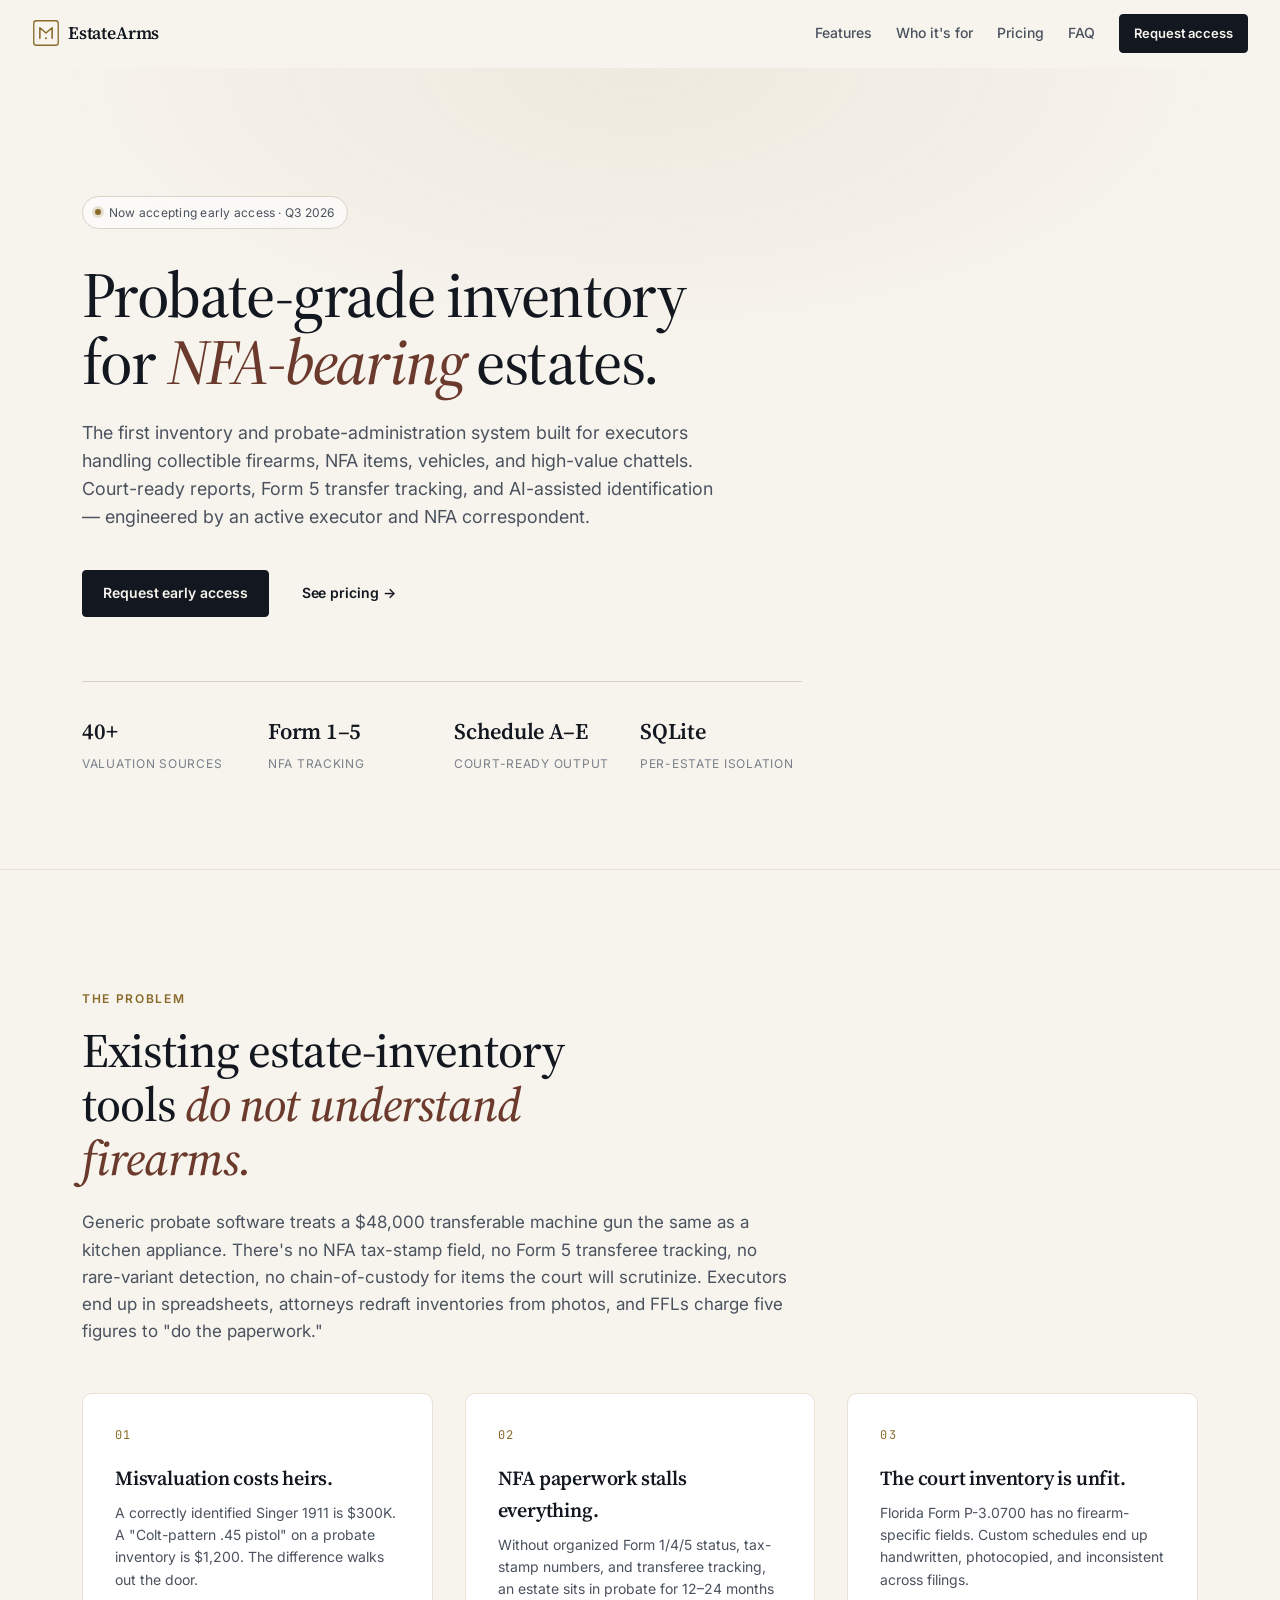
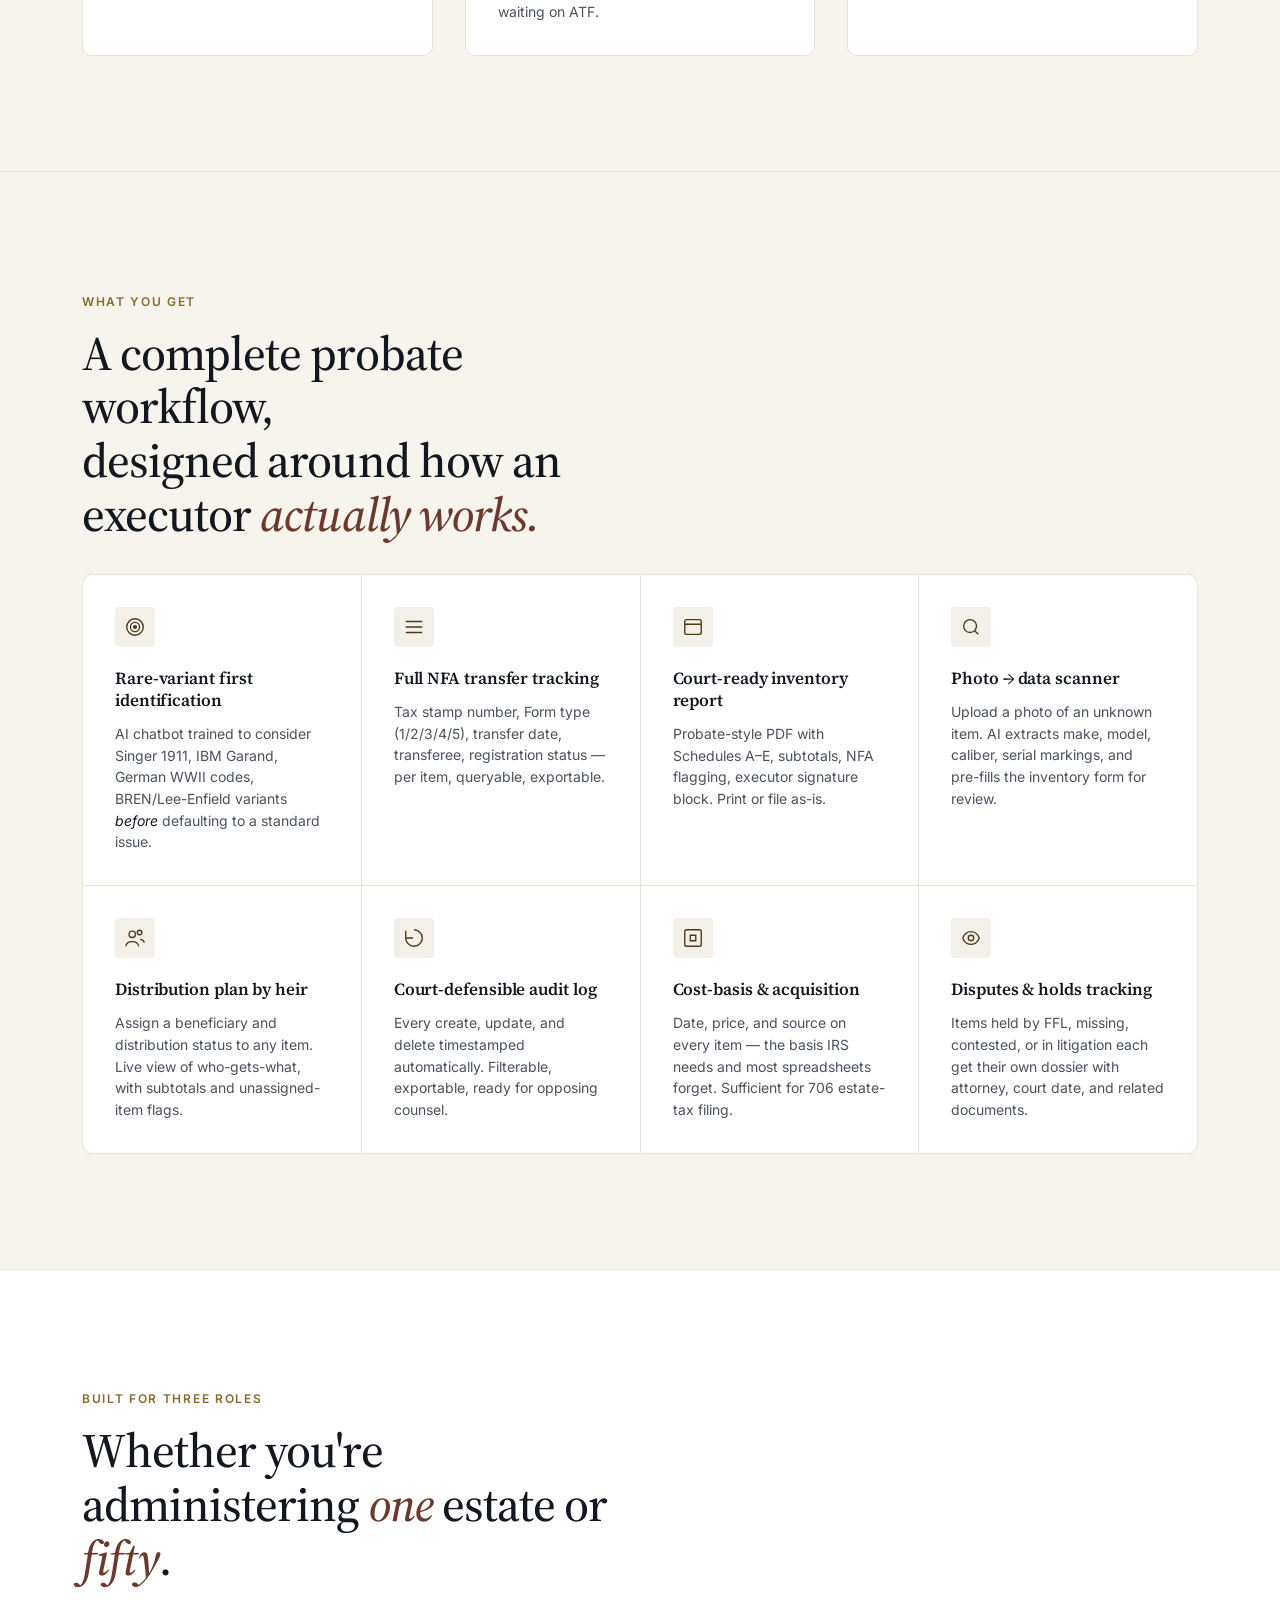
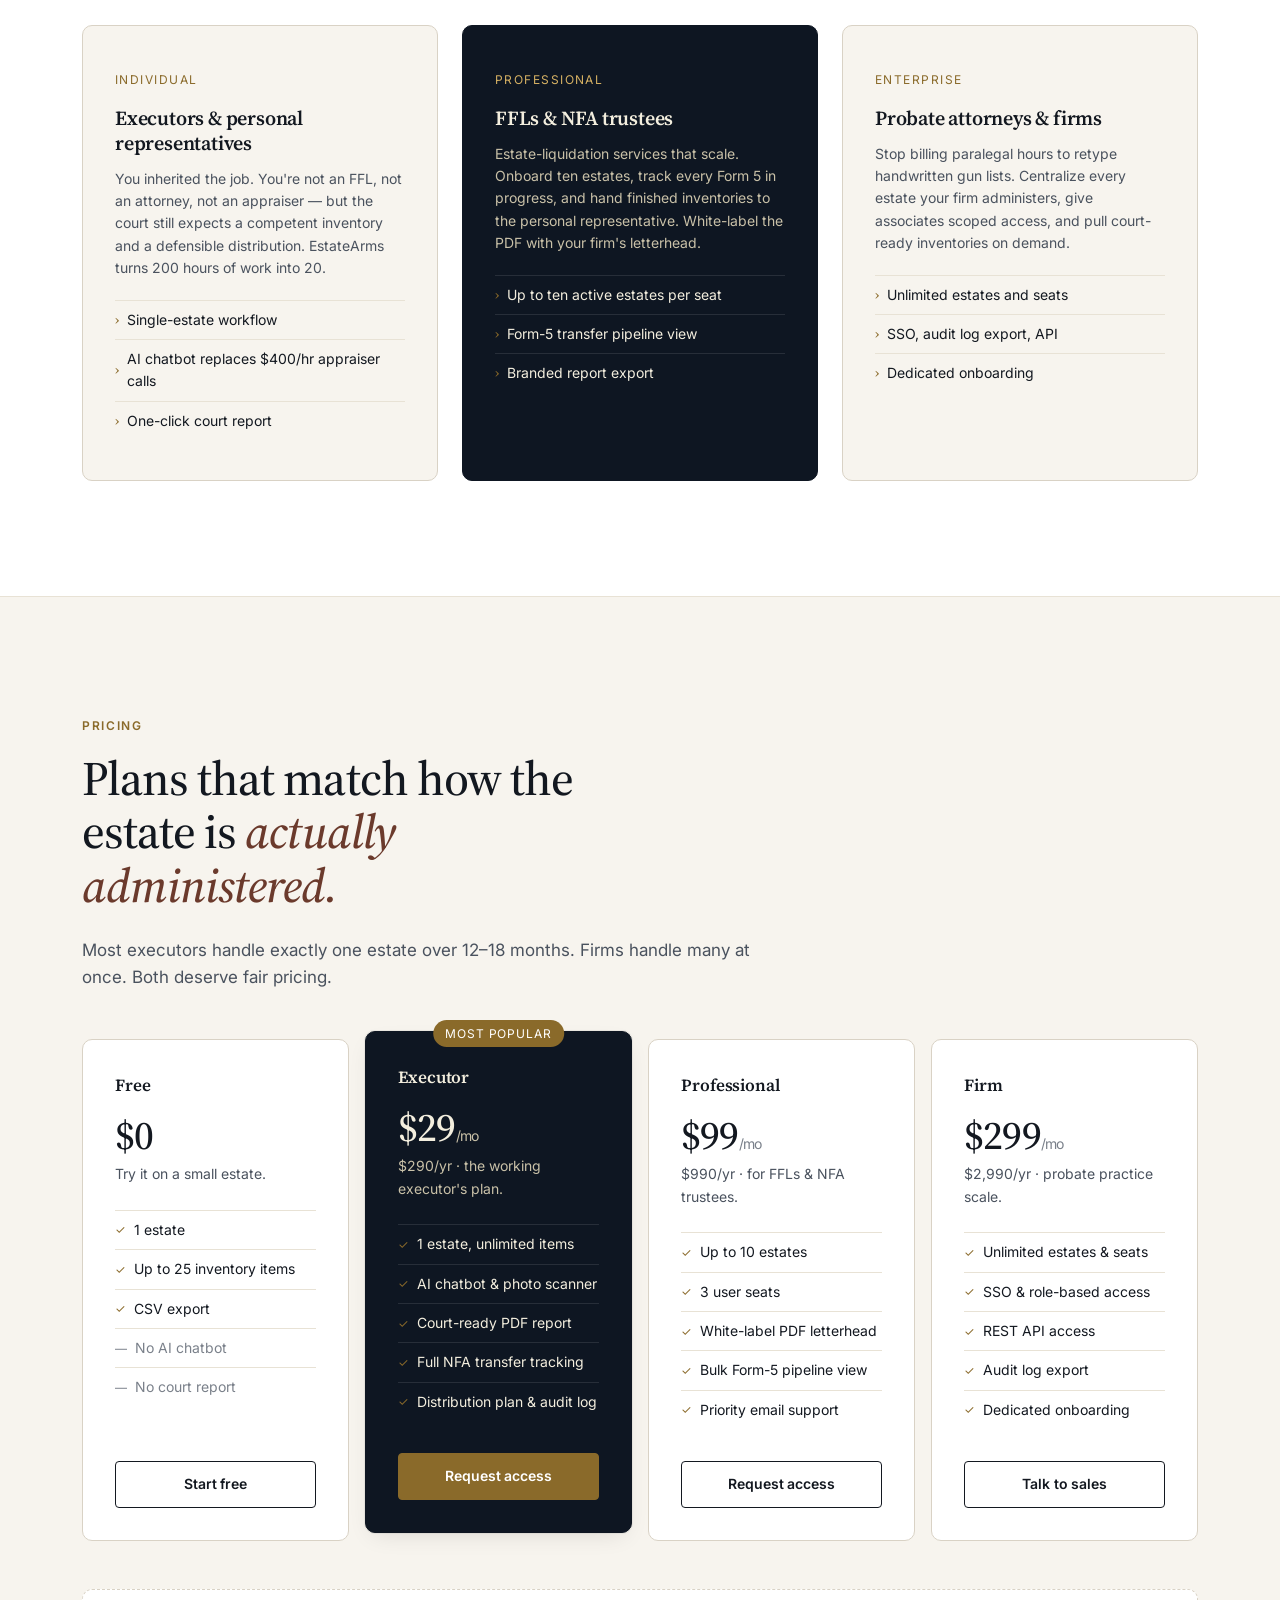
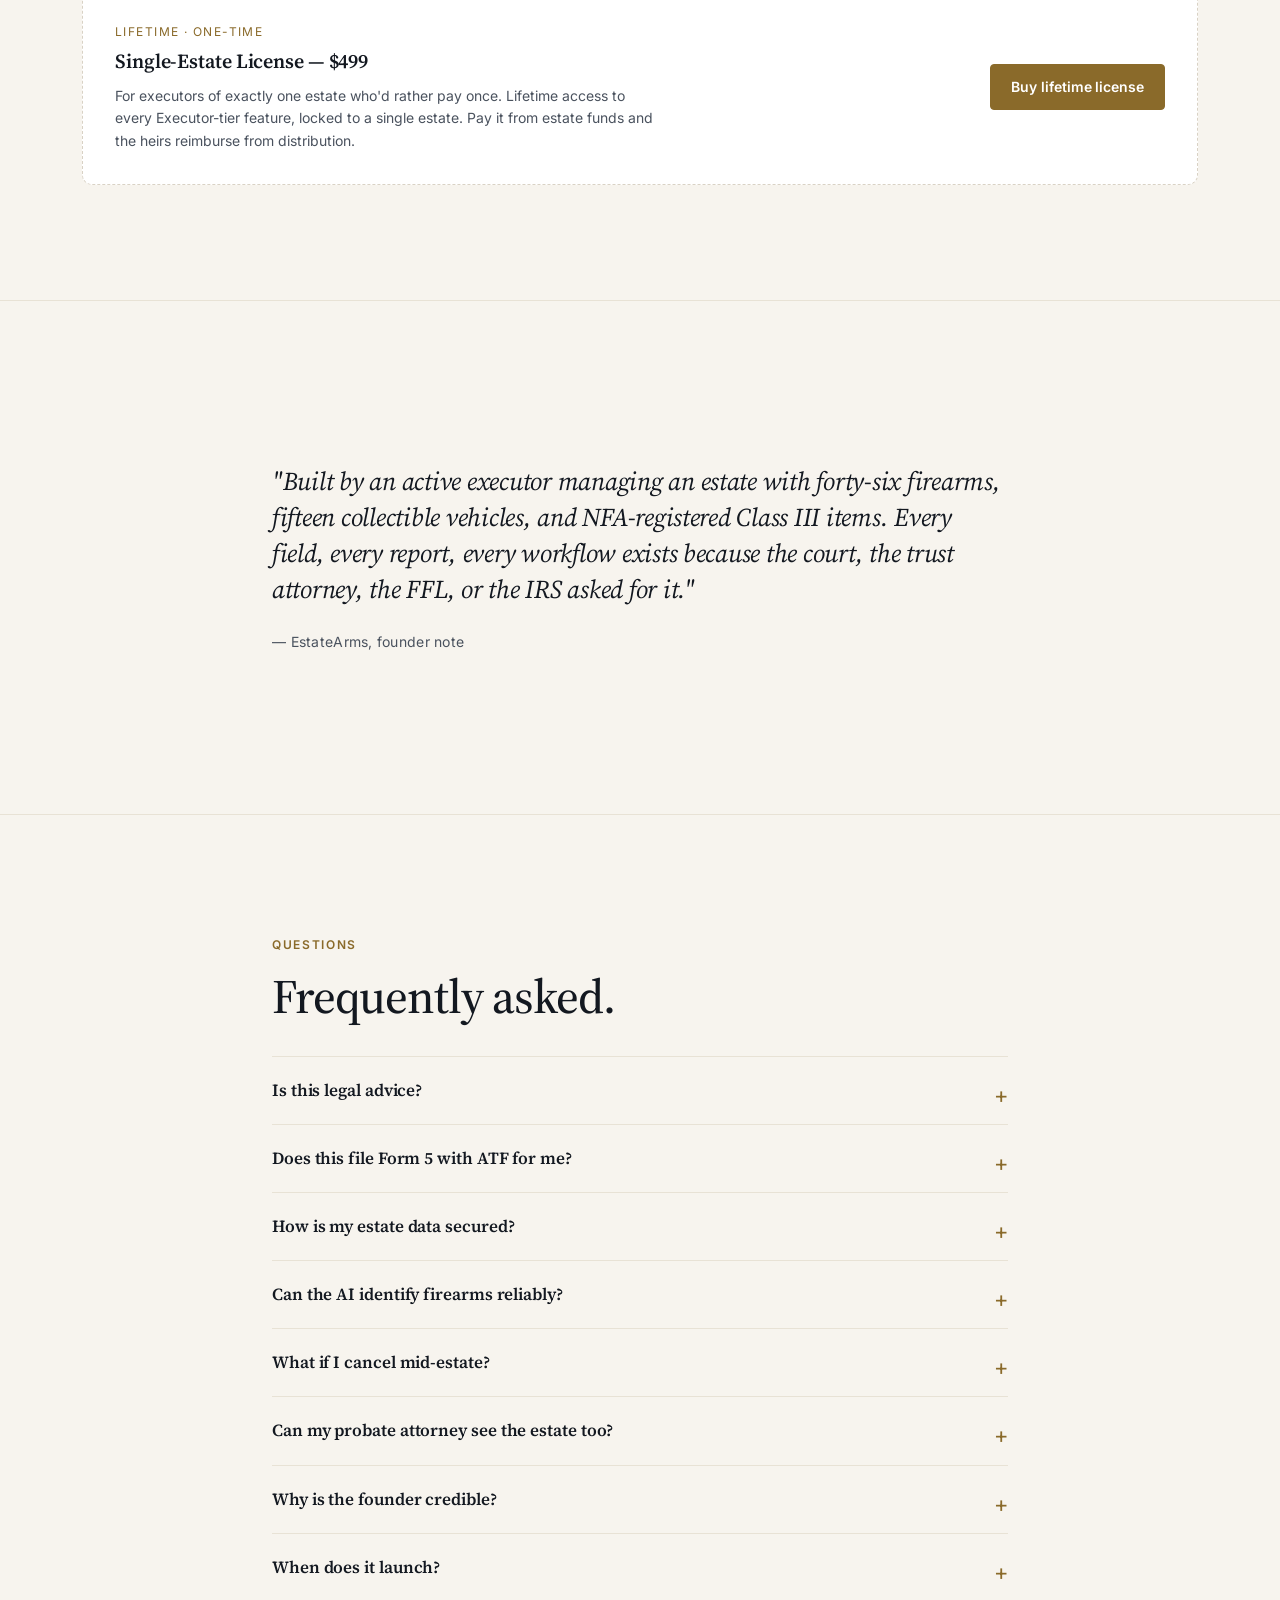
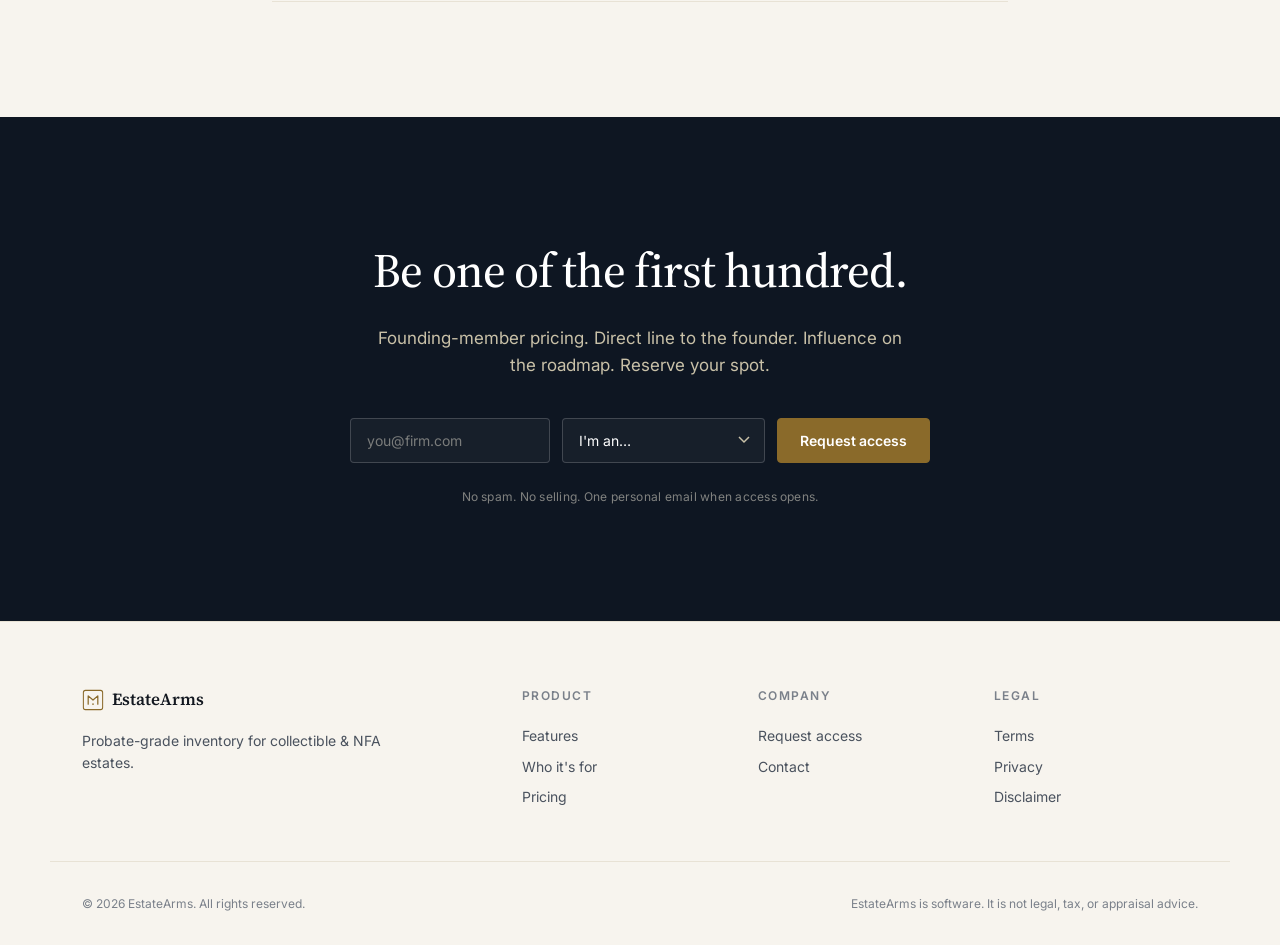
==== index.html @ a3657974 "Initial commit: EstateArms marketing & pricing landing page Probate-grade inventory for NFA-bearing " ====
<!doctype html>
<html lang="en">
<head>
  <meta charset="utf-8" />
  <meta name="viewport" content="width=device-width, initial-scale=1" />
  <title>EstateArms — Probate-grade inventory for collectible & NFA estates</title>
  <meta name="description" content="The first inventory and probate-administration system built for estates containing collectible firearms, NFA items, vehicles, and high-value assets. Court-ready reports, NFA transfer tracking, and AI-assisted identification — for executors, NFA trustees, FFLs, and probate attorneys." />

  <meta property="og:title" content="EstateArms — Probate-grade inventory for collectible estates" />
  <meta property="og:description" content="Court-ready inventory & NFA transfer tracking for executors, trustees, FFLs, and probate firms." />
  <meta property="og:type" content="website" />

  <link rel="preconnect" href="https://fonts.googleapis.com" />
  <link rel="preconnect" href="https://fonts.gstatic.com" crossorigin />
  <link href="https://fonts.googleapis.com/css2?family=Source+Serif+4:opsz,wght@8..60,400;8..60,500;8..60,600;8..60,700&family=Inter:wght@400;500;600;700&family=JetBrains+Mono:wght@400;500&display=swap" rel="stylesheet" />

  <link rel="stylesheet" href="styles.css" />
  <link rel="icon" type="image/svg+xml" href="favicon.svg" />
</head>
<body>
  <!-- Header -->
  <header class="site-header" id="siteHeader">
    <a href="#top" class="logo" aria-label="EstateArms home">
      <svg width="28" height="28" viewBox="0 0 32 32" fill="none" aria-hidden="true">
        <rect x="2" y="2" width="28" height="28" rx="3" stroke="currentColor" stroke-width="1.5" />
        <path d="M9 22 L9 10 L16 16 L23 10 L23 22" stroke="currentColor" stroke-width="1.8" stroke-linecap="round" stroke-linejoin="round" fill="none" />
        <circle cx="16" cy="22" r="1.2" fill="currentColor" />
      </svg>
      <span>EstateArms</span>
    </a>
    <nav class="site-nav" aria-label="Primary">
      <a href="#features">Features</a>
      <a href="#audiences">Who it's for</a>
      <a href="#pricing">Pricing</a>
      <a href="#faq">FAQ</a>
    </nav>
    <a href="#waitlist" class="btn btn-primary btn-sm">Request access</a>
  </header>

  <main id="top">
    <!-- Hero -->
    <section class="hero">
      <div class="container">
        <div class="eyebrow">
          <span class="eyebrow-dot"></span>
          Now accepting early access · Q3 2026
        </div>
        <h1 class="hero-title">
          Probate-grade inventory for <em>NFA-bearing</em> estates.
        </h1>
        <p class="hero-lede">
          The first inventory and probate-administration system built for executors handling collectible
          firearms, NFA items, vehicles, and high-value chattels. Court-ready reports,
          Form 5 transfer tracking, and AI-assisted identification &mdash; engineered by an active executor
          and NFA correspondent.
        </p>
        <div class="hero-ctas">
          <a href="#waitlist" class="btn btn-primary">Request early access</a>
          <a href="#pricing" class="btn btn-ghost">See pricing &rarr;</a>
        </div>
        <div class="hero-meta">
          <div><strong>40+</strong><span>valuation sources</span></div>
          <div><strong>Form 1–5</strong><span>NFA tracking</span></div>
          <div><strong>Schedule A–E</strong><span>court-ready output</span></div>
          <div><strong>SQLite</strong><span>per-estate isolation</span></div>
        </div>
      </div>
    </section>

    <!-- The problem -->
    <section class="section problem">
      <div class="container">
        <div class="section-eyebrow">The problem</div>
        <h2 class="section-title">
          Existing estate-inventory tools <em>do not understand firearms.</em>
        </h2>
        <p class="section-lede">
          Generic probate software treats a $48,000 transferable machine gun the same as a kitchen
          appliance. There's no NFA tax-stamp field, no Form 5 transferee tracking, no
          rare-variant detection, no chain-of-custody for items the court will scrutinize. Executors
          end up in spreadsheets, attorneys redraft inventories from photos, and FFLs charge five
          figures to "do the paperwork."
        </p>

        <div class="pain-grid">
          <div class="pain">
            <div class="pain-num">01</div>
            <h3>Misvaluation costs heirs.</h3>
            <p>A correctly identified Singer 1911 is $300K. A "Colt-pattern .45 pistol" on a probate inventory is $1,200. The difference walks out the door.</p>
          </div>
          <div class="pain">
            <div class="pain-num">02</div>
            <h3>NFA paperwork stalls everything.</h3>
            <p>Without organized Form 1/4/5 status, tax-stamp numbers, and transferee tracking, an estate sits in probate for 12&ndash;24 months waiting on ATF.</p>
          </div>
          <div class="pain">
            <div class="pain-num">03</div>
            <h3>The court inventory is unfit.</h3>
            <p>Florida Form P-3.0700 has no firearm-specific fields. Custom schedules end up handwritten, photocopied, and inconsistent across filings.</p>
          </div>
        </div>
      </div>
    </section>

    <!-- Features -->
    <section class="section features" id="features">
      <div class="container">
        <div class="section-eyebrow">What you get</div>
        <h2 class="section-title">
          A complete probate workflow,<br />designed around how an executor <em>actually works.</em>
        </h2>

        <div class="feature-grid">
          <article class="feature">
            <div class="feature-icon" aria-hidden="true">
              <svg width="22" height="22" viewBox="0 0 24 24" fill="none" stroke="currentColor" stroke-width="1.5"><circle cx="12" cy="12" r="9"/><circle cx="12" cy="12" r="5"/><circle cx="12" cy="12" r="1.5" fill="currentColor"/></svg>
            </div>
            <h3>Rare-variant first identification</h3>
            <p>AI chatbot trained to consider Singer 1911, IBM Garand, German WWII codes, BREN/Lee-Enfield variants <em>before</em> defaulting to a standard issue.</p>
          </article>

          <article class="feature">
            <div class="feature-icon" aria-hidden="true">
              <svg width="22" height="22" viewBox="0 0 24 24" fill="none" stroke="currentColor" stroke-width="1.5"><path d="M3 6h18M3 12h18M3 18h18"/></svg>
            </div>
            <h3>Full NFA transfer tracking</h3>
            <p>Tax stamp number, Form type (1/2/3/4/5), transfer date, transferee, registration status &mdash; per item, queryable, exportable.</p>
          </article>

          <article class="feature">
            <div class="feature-icon" aria-hidden="true">
              <svg width="22" height="22" viewBox="0 0 24 24" fill="none" stroke="currentColor" stroke-width="1.5"><rect x="3" y="4" width="18" height="16" rx="2"/><path d="M3 9h18"/></svg>
            </div>
            <h3>Court-ready inventory report</h3>
            <p>Probate-style PDF with Schedules A&ndash;E, subtotals, NFA flagging, executor signature block. Print or file as-is.</p>
          </article>

          <article class="feature">
            <div class="feature-icon" aria-hidden="true">
              <svg width="22" height="22" viewBox="0 0 24 24" fill="none" stroke="currentColor" stroke-width="1.5"><circle cx="11" cy="11" r="7"/><path d="m20 20-4-4"/></svg>
            </div>
            <h3>Photo &rarr; data scanner</h3>
            <p>Upload a photo of an unknown item. AI extracts make, model, caliber, serial markings, and pre-fills the inventory form for review.</p>
          </article>

          <article class="feature">
            <div class="feature-icon" aria-hidden="true">
              <svg width="22" height="22" viewBox="0 0 24 24" fill="none" stroke="currentColor" stroke-width="1.5"><circle cx="9" cy="8" r="3.5"/><path d="M2 21c.5-3 3.5-5 7-5s6.5 2 7 5"/><circle cx="17" cy="6" r="2.5"/><path d="M22 17c-.4-2-2-3.5-4.5-3.5"/></svg>
            </div>
            <h3>Distribution plan by heir</h3>
            <p>Assign a beneficiary and distribution status to any item. Live view of who-gets-what, with subtotals and unassigned-item flags.</p>
          </article>

          <article class="feature">
            <div class="feature-icon" aria-hidden="true">
              <svg width="22" height="22" viewBox="0 0 24 24" fill="none" stroke="currentColor" stroke-width="1.5"><path d="M3 12a9 9 0 1 0 9-9"/><polyline points="3 4 3 12 11 12"/></svg>
            </div>
            <h3>Court-defensible audit log</h3>
            <p>Every create, update, and delete timestamped automatically. Filterable, exportable, ready for opposing counsel.</p>
          </article>

          <article class="feature">
            <div class="feature-icon" aria-hidden="true">
              <svg width="22" height="22" viewBox="0 0 24 24" fill="none" stroke="currentColor" stroke-width="1.5"><rect x="3" y="3" width="18" height="18" rx="2"/><path d="M9 9h6v6H9z"/></svg>
            </div>
            <h3>Cost-basis & acquisition</h3>
            <p>Date, price, and source on every item &mdash; the basis IRS needs and most spreadsheets forget. Sufficient for 706 estate-tax filing.</p>
          </article>

          <article class="feature">
            <div class="feature-icon" aria-hidden="true">
              <svg width="22" height="22" viewBox="0 0 24 24" fill="none" stroke="currentColor" stroke-width="1.5"><path d="M21 12c-1.5-4-5-7-9-7s-7.5 3-9 7c1.5 4 5 7 9 7s7.5-3 9-7Z"/><circle cx="12" cy="12" r="3"/></svg>
            </div>
            <h3>Disputes & holds tracking</h3>
            <p>Items held by FFL, missing, contested, or in litigation each get their own dossier with attorney, court date, and related documents.</p>
          </article>
        </div>
      </div>
    </section>

    <!-- Audiences -->
    <section class="section audiences" id="audiences">
      <div class="container">
        <div class="section-eyebrow">Built for three roles</div>
        <h2 class="section-title">
          Whether you're administering <em>one</em> estate or <em>fifty</em>.
        </h2>

        <div class="audience-grid">
          <article class="audience">
            <div class="audience-tag">Individual</div>
            <h3>Executors & personal representatives</h3>
            <p>You inherited the job. You're not an FFL, not an attorney, not an appraiser &mdash; but the court still expects a competent inventory and a defensible distribution. EstateArms turns 200 hours of work into 20.</p>
            <ul class="audience-list">
              <li>Single-estate workflow</li>
              <li>AI chatbot replaces $400/hr appraiser calls</li>
              <li>One-click court report</li>
            </ul>
          </article>

          <article class="audience audience-highlight">
            <div class="audience-tag">Professional</div>
            <h3>FFLs & NFA trustees</h3>
            <p>Estate-liquidation services that scale. Onboard ten estates, track every Form 5 in progress, and hand finished inventories to the personal representative. White-label the PDF with your firm's letterhead.</p>
            <ul class="audience-list">
              <li>Up to ten active estates per seat</li>
              <li>Form-5 transfer pipeline view</li>
              <li>Branded report export</li>
            </ul>
          </article>

          <article class="audience">
            <div class="audience-tag">Enterprise</div>
            <h3>Probate attorneys & firms</h3>
            <p>Stop billing paralegal hours to retype handwritten gun lists. Centralize every estate your firm administers, give associates scoped access, and pull court-ready inventories on demand.</p>
            <ul class="audience-list">
              <li>Unlimited estates and seats</li>
              <li>SSO, audit log export, API</li>
              <li>Dedicated onboarding</li>
            </ul>
          </article>
        </div>
      </div>
    </section>

    <!-- Pricing -->
    <section class="section pricing" id="pricing">
      <div class="container">
        <div class="section-eyebrow">Pricing</div>
        <h2 class="section-title">
          Plans that match how the estate is <em>actually administered.</em>
        </h2>
        <p class="section-lede">
          Most executors handle exactly one estate over 12&ndash;18 months. Firms handle many at
          once. Both deserve fair pricing.
        </p>

        <div class="price-grid">

          <article class="price-card">
            <h3 class="price-name">Free</h3>
            <div class="price-amount">$0</div>
            <p class="price-blurb">Try it on a small estate.</p>
            <ul class="price-features">
              <li>1 estate</li>
              <li>Up to 25 inventory items</li>
              <li>CSV export</li>
              <li class="muted">No AI chatbot</li>
              <li class="muted">No court report</li>
            </ul>
            <a href="#waitlist" class="btn btn-outline btn-block">Start free</a>
          </article>

          <article class="price-card price-featured">
            <div class="price-tag">Most popular</div>
            <h3 class="price-name">Executor</h3>
            <div class="price-amount">$29<span>/mo</span></div>
            <p class="price-blurb">$290/yr · the working executor's plan.</p>
            <ul class="price-features">
              <li>1 estate, unlimited items</li>
              <li>AI chatbot &amp; photo scanner</li>
              <li>Court-ready PDF report</li>
              <li>Full NFA transfer tracking</li>
              <li>Distribution plan &amp; audit log</li>
            </ul>
            <a href="#waitlist" class="btn btn-primary btn-block">Request access</a>
          </article>

          <article class="price-card">
            <h3 class="price-name">Professional</h3>
            <div class="price-amount">$99<span>/mo</span></div>
            <p class="price-blurb">$990/yr · for FFLs &amp; NFA trustees.</p>
            <ul class="price-features">
              <li>Up to 10 estates</li>
              <li>3 user seats</li>
              <li>White-label PDF letterhead</li>
              <li>Bulk Form-5 pipeline view</li>
              <li>Priority email support</li>
            </ul>
            <a href="#waitlist" class="btn btn-outline btn-block">Request access</a>
          </article>

          <article class="price-card">
            <h3 class="price-name">Firm</h3>
            <div class="price-amount">$299<span>/mo</span></div>
            <p class="price-blurb">$2,990/yr · probate practice scale.</p>
            <ul class="price-features">
              <li>Unlimited estates &amp; seats</li>
              <li>SSO &amp; role-based access</li>
              <li>REST API access</li>
              <li>Audit log export</li>
              <li>Dedicated onboarding</li>
            </ul>
            <a href="#waitlist" class="btn btn-outline btn-block">Talk to sales</a>
          </article>

        </div>

        <div class="price-onetime">
          <div>
            <div class="onetime-eyebrow">Lifetime · one-time</div>
            <h3 class="onetime-title">Single-Estate License — $499</h3>
            <p>For executors of exactly one estate who'd rather pay once. Lifetime access to every Executor-tier feature, locked to a single estate. Pay it from estate funds and the heirs reimburse from distribution.</p>
          </div>
          <a href="#waitlist" class="btn btn-secondary">Buy lifetime license</a>
        </div>
      </div>
    </section>

    <!-- Trust / credibility -->
    <section class="section trust">
      <div class="container narrow">
        <blockquote class="quote">
          <p>
            "Built by an active executor managing an estate with forty-six firearms, fifteen
            collectible vehicles, and NFA-registered Class III items. Every field, every report,
            every workflow exists because the court, the trust attorney, the FFL, or the IRS asked
            for it."
          </p>
          <footer>— EstateArms, founder note</footer>
        </blockquote>
      </div>
    </section>

    <!-- FAQ -->
    <section class="section faq" id="faq">
      <div class="container narrow">
        <div class="section-eyebrow">Questions</div>
        <h2 class="section-title">Frequently asked.</h2>

        <details>
          <summary>Is this legal advice?</summary>
          <p>No. EstateArms is software. It will not replace your probate attorney, your trust attorney, your CPA, or your FFL. It will give all of them <em>better source data</em> to work from.</p>
        </details>
        <details>
          <summary>Does this file Form 5 with ATF for me?</summary>
          <p>Not yet. EstateArms tracks every field a Form 5 requires &mdash; tax stamp number, transferor, transferee, dates &mdash; so the paperwork your NFA correspondent submits is correct on the first try. Direct e-filing is on the roadmap.</p>
        </details>
        <details>
          <summary>How is my estate data secured?</summary>
          <p>Each estate lives in an isolated SQLite database scoped to your account. Cloud-hosted tier uses encrypted-at-rest storage; self-hosted tier puts the database on your own server. We never share or sell inventory data. Period.</p>
        </details>
        <details>
          <summary>Can the AI identify firearms reliably?</summary>
          <p>For 95% of common items: yes, with rare-variant priority. For unique pieces, prototypes, or unmarked items, the AI provides candidate identifications and asks clarifying questions instead of guessing. Every identification can be overridden by a human appraiser.</p>
        </details>
        <details>
          <summary>What if I cancel mid-estate?</summary>
          <p>Your data is yours. Export the full inventory, the activity log, and every photo as a CSV/ZIP at any time on any tier (yes, including Free). No lock-in.</p>
        </details>
        <details>
          <summary>Can my probate attorney see the estate too?</summary>
          <p>On Professional and Firm tiers, yes &mdash; add their seat with view-only or edit access. On Executor tier, export the court-ready PDF and email it.</p>
        </details>
        <details>
          <summary>Why is the founder credible?</summary>
          <p>Active estate executor, NFA correspondent, durable power of attorney holder, property manager, and software engineer. Every feature was first a problem the founder personally hit while administering an estate of this kind.</p>
        </details>
        <details>
          <summary>When does it launch?</summary>
          <p>Early access opens Q3 2026 to waitlist members. General availability Q4 2026. Founding-member pricing locks in for the life of your subscription.</p>
        </details>
      </div>
    </section>

    <!-- Waitlist CTA -->
    <section class="section cta-band" id="waitlist">
      <div class="container narrow">
        <h2 class="cta-title">Be one of the first hundred.</h2>
        <p class="cta-lede">Founding-member pricing. Direct line to the founder. Influence on the roadmap. Reserve your spot.</p>
        <form class="waitlist-form" id="waitlistForm" novalidate>
          <input type="email" name="email" placeholder="you@firm.com" required aria-label="Email address" autocomplete="email" />
          <select name="role" required aria-label="Your role">
            <option value="" disabled selected>I'm an…</option>
            <option value="executor">Executor / Personal Rep</option>
            <option value="trustee">NFA Trustee</option>
            <option value="ffl">FFL / Estate liquidator</option>
            <option value="attorney">Probate Attorney</option>
            <option value="other">Something else</option>
          </select>
          <button type="submit" class="btn btn-primary">Request access</button>
        </form>
        <p class="waitlist-success" id="waitlistSuccess" hidden>You're on the list. Watch for an email from craig@estatearms.com within 48 hours.</p>
        <p class="cta-fineprint">No spam. No selling. One personal email when access opens.</p>
      </div>
    </section>
  </main>

  <footer class="site-footer">
    <div class="container footer-grid">
      <div class="footer-brand">
        <div class="footer-logo">
          <svg width="22" height="22" viewBox="0 0 32 32" fill="none" aria-hidden="true">
            <rect x="2" y="2" width="28" height="28" rx="3" stroke="currentColor" stroke-width="1.5" />
            <path d="M9 22 L9 10 L16 16 L23 10 L23 22" stroke="currentColor" stroke-width="1.8" stroke-linecap="round" stroke-linejoin="round" fill="none" />
            <circle cx="16" cy="22" r="1.2" fill="currentColor" />
          </svg>
          <span>EstateArms</span>
        </div>
        <p>Probate-grade inventory for collectible &amp; NFA estates.</p>
      </div>
      <div>
        <h4>Product</h4>
        <a href="#features">Features</a>
        <a href="#audiences">Who it's for</a>
        <a href="#pricing">Pricing</a>
      </div>
      <div>
        <h4>Company</h4>
        <a href="#waitlist">Request access</a>
        <a href="mailto:craig@estatearms.com">Contact</a>
      </div>
      <div>
        <h4>Legal</h4>
        <a href="#">Terms</a>
        <a href="#">Privacy</a>
        <a href="#">Disclaimer</a>
      </div>
    </div>
    <div class="container footer-bottom">
      <span>© 2026 EstateArms. All rights reserved.</span>
      <span>EstateArms is software. It is not legal, tax, or appraisal advice.</span>
    </div>
  </footer>

  <script src="app.js" defer></script>
</body>
</html>
---- styles.css ----
/* ───────────────────────── Tokens ───────────────────────── */
:root {
  /* Color: institutional / probate-grade. Deep navy + warm brass accent. */
  --bg: #f7f4ee;          /* warm off-white parchment */
  --bg-elev: #ffffff;
  --bg-dark: #0e1622;     /* deep navy near-black */
  --ink: #131820;         /* primary text */
  --ink-muted: #4a525e;
  --ink-faint: #7a808a;
  --rule: #d9d2c5;        /* warm rule line */
  --rule-soft: #e8e2d5;
  --accent: #8a6a2a;      /* aged brass */
  --accent-2: #6b3a2c;    /* burgundy / walnut */
  --accent-deep: #4d3a18;

  /* Type */
  --display: "Source Serif 4", "Source Serif Pro", "Iowan Old Style", Georgia, serif;
  --body: "Inter", system-ui, -apple-system, "Segoe UI", sans-serif;
  --mono: "JetBrains Mono", ui-monospace, "SF Mono", Menlo, monospace;

  /* Type scale (informational) */
  --text-xs: 0.75rem;
  --text-sm: 0.875rem;
  --text-base: 1rem;
  --text-md: 1.0625rem;
  --text-lg: 1.25rem;
  --text-xl: clamp(1.5rem, 2.4vw, 2rem);
  --text-2xl: clamp(2rem, 4vw, 3rem);
  --text-hero: clamp(2.25rem, 5vw, 4rem);

  /* Spacing */
  --space-1: 4px;
  --space-2: 8px;
  --space-3: 12px;
  --space-4: 16px;
  --space-5: 20px;
  --space-6: 24px;
  --space-8: 32px;
  --space-10: 40px;
  --space-12: 48px;
  --space-16: 64px;
  --space-20: 80px;
  --space-24: 96px;
  --space-32: 128px;

  --radius: 4px;
  --radius-lg: 10px;
  --shadow-sm: 0 1px 2px rgba(20, 18, 12, 0.06), 0 0 0 1px rgba(20, 18, 12, 0.04);
  --shadow-md: 0 8px 24px -8px rgba(20, 18, 12, 0.12), 0 0 0 1px rgba(20, 18, 12, 0.05);
}

/* ───────────────────────── Reset ───────────────────────── */
*, *::before, *::after { box-sizing: border-box; }
html { scroll-behavior: smooth; }
html, body { margin: 0; padding: 0; }
body {
  font-family: var(--body);
  color: var(--ink);
  background: var(--bg);
  font-size: var(--text-base);
  line-height: 1.6;
  -webkit-font-smoothing: antialiased;
  -moz-osx-font-smoothing: grayscale;
  text-rendering: optimizeLegibility;
}
img { max-width: 100%; display: block; }
a { color: inherit; text-decoration: none; }
button { font-family: inherit; }

/* ───────────────────────── Layout ───────────────────────── */
.container {
  width: 100%;
  max-width: 1180px;
  margin: 0 auto;
  padding: 0 clamp(16px, 4vw, 32px);
}
.container.narrow { max-width: 800px; }

.section {
  padding: clamp(var(--space-16), 9vw, var(--space-32)) 0;
  border-top: 1px solid var(--rule-soft);
}
.section:first-of-type { border-top: 0; }

/* ───────────────────────── Header ───────────────────────── */
.site-header {
  position: sticky;
  top: 0;
  z-index: 50;
  display: flex;
  align-items: center;
  gap: var(--space-6);
  padding: 14px clamp(16px, 4vw, 32px);
  background: rgba(247, 244, 238, 0.85);
  backdrop-filter: saturate(150%) blur(12px);
  border-bottom: 1px solid transparent;
  transition: border-color 0.3s ease, box-shadow 0.3s ease;
}
.site-header.scrolled {
  border-bottom-color: var(--rule-soft);
}
.logo {
  display: inline-flex;
  align-items: center;
  gap: 8px;
  font-family: var(--display);
  font-weight: 600;
  font-size: 1.1rem;
  letter-spacing: -0.01em;
  color: var(--ink);
}
.logo svg { color: var(--accent); }
.site-nav {
  display: flex;
  gap: var(--space-6);
  margin-left: auto;
  font-size: var(--text-sm);
}
.site-nav a {
  color: var(--ink-muted);
  font-weight: 500;
  transition: color 0.15s ease;
}
.site-nav a:hover { color: var(--ink); }

/* ───────────────────────── Buttons ───────────────────────── */
.btn {
  display: inline-flex;
  align-items: center;
  justify-content: center;
  gap: 8px;
  padding: 11px 20px;
  border-radius: var(--radius);
  font-size: var(--text-sm);
  font-weight: 600;
  letter-spacing: -0.005em;
  border: 1px solid transparent;
  cursor: pointer;
  transition: transform 0.12s ease, background 0.15s ease, border-color 0.15s ease, color 0.15s ease;
  white-space: nowrap;
}
.btn:active { transform: translateY(1px); }
.btn-sm { padding: 8px 14px; font-size: 13px; }
.btn-block { width: 100%; }

.btn-primary {
  background: var(--ink);
  color: var(--bg);
  border-color: var(--ink);
}
.btn-primary:hover {
  background: var(--accent-deep);
  border-color: var(--accent-deep);
}
.btn-outline {
  background: transparent;
  color: var(--ink);
  border-color: var(--ink);
}
.btn-outline:hover {
  background: var(--ink);
  color: var(--bg);
}
.btn-ghost {
  background: transparent;
  color: var(--ink);
  border-color: transparent;
}
.btn-ghost:hover { color: var(--accent-deep); }
.btn-secondary {
  background: var(--accent);
  color: #fff;
  border-color: var(--accent);
}
.btn-secondary:hover {
  background: var(--accent-deep);
  border-color: var(--accent-deep);
}

/* ───────────────────────── Hero ───────────────────────── */
.hero {
  padding: clamp(var(--space-16), 11vw, var(--space-32)) 0 clamp(var(--space-12), 8vw, var(--space-24));
  background:
    radial-gradient(ellipse 80% 60% at 50% 0%, rgba(138, 106, 42, 0.08), transparent 60%),
    var(--bg);
}
.eyebrow {
  display: inline-flex;
  align-items: center;
  gap: 8px;
  padding: 6px 12px;
  border: 1px solid var(--rule);
  border-radius: 999px;
  font-size: var(--text-xs);
  letter-spacing: 0.02em;
  color: var(--ink-muted);
  background: rgba(255, 255, 255, 0.6);
  margin-bottom: var(--space-8);
}
.eyebrow-dot {
  width: 6px; height: 6px;
  border-radius: 50%;
  background: var(--accent);
  box-shadow: 0 0 0 3px rgba(138, 106, 42, 0.18);
}
.hero-title {
  font-family: var(--display);
  font-size: var(--text-hero);
  line-height: 1.05;
  letter-spacing: -0.025em;
  font-weight: 500;
  margin: 0 0 var(--space-6);
  max-width: 22ch;
  color: var(--ink);
}
.hero-title em {
  font-style: italic;
  color: var(--accent-2);
}
.hero-lede {
  font-size: clamp(1.0625rem, 1.4vw, 1.25rem);
  line-height: 1.55;
  max-width: 58ch;
  margin: 0 0 var(--space-10);
  color: var(--ink-muted);
}
.hero-ctas {
  display: flex;
  flex-wrap: wrap;
  align-items: center;
  gap: var(--space-3);
  margin-bottom: var(--space-16);
}
.hero-meta {
  display: grid;
  grid-template-columns: repeat(4, 1fr);
  gap: var(--space-6);
  padding-top: var(--space-8);
  border-top: 1px solid var(--rule);
  max-width: 720px;
}
.hero-meta > div {
  display: flex;
  flex-direction: column;
}
.hero-meta strong {
  font-family: var(--display);
  font-size: 1.4rem;
  letter-spacing: -0.01em;
  font-weight: 600;
  color: var(--ink);
}
.hero-meta span {
  font-size: var(--text-xs);
  text-transform: uppercase;
  letter-spacing: 0.06em;
  color: var(--ink-faint);
  margin-top: 4px;
}

/* ───────────────────────── Section headings ───────────────────────── */
.section-eyebrow {
  display: inline-block;
  font-size: var(--text-xs);
  text-transform: uppercase;
  letter-spacing: 0.14em;
  font-weight: 600;
  color: var(--accent);
  margin-bottom: var(--space-4);
}
.section-title {
  font-family: var(--display);
  font-size: var(--text-2xl);
  font-weight: 500;
  line-height: 1.12;
  letter-spacing: -0.02em;
  margin: 0 0 var(--space-6);
  max-width: 24ch;
  color: var(--ink);
}
.section-title em {
  font-style: italic;
  color: var(--accent-2);
}
.section-lede {
  font-size: var(--text-md);
  line-height: 1.6;
  color: var(--ink-muted);
  max-width: 65ch;
  margin: 0 0 var(--space-12);
}

/* ───────────────────────── Problem section ───────────────────────── */
.pain-grid {
  display: grid;
  grid-template-columns: repeat(auto-fit, minmax(280px, 1fr));
  gap: var(--space-8);
  margin-top: var(--space-12);
}
.pain {
  padding: var(--space-8);
  background: var(--bg-elev);
  border: 1px solid var(--rule-soft);
  border-radius: var(--radius-lg);
}
.pain-num {
  font-family: var(--mono);
  font-size: var(--text-xs);
  color: var(--accent);
  letter-spacing: 0.12em;
  margin-bottom: var(--space-4);
}
.pain h3 {
  font-family: var(--display);
  font-size: var(--text-lg);
  font-weight: 600;
  margin: 0 0 var(--space-2);
  letter-spacing: -0.01em;
  color: var(--ink);
}
.pain p {
  margin: 0;
  color: var(--ink-muted);
  font-size: var(--text-sm);
  line-height: 1.6;
}

/* ───────────────────────── Feature grid ───────────────────────── */
.feature-grid {
  display: grid;
  grid-template-columns: repeat(auto-fit, minmax(260px, 1fr));
  gap: 1px;
  background: var(--rule-soft);
  border: 1px solid var(--rule-soft);
  border-radius: var(--radius-lg);
  overflow: hidden;
  margin-top: var(--space-8);
}
.feature {
  padding: var(--space-8);
  background: var(--bg-elev);
  display: flex;
  flex-direction: column;
  gap: var(--space-3);
}
.feature-icon {
  width: 40px; height: 40px;
  display: inline-flex;
  align-items: center;
  justify-content: center;
  border-radius: var(--radius);
  background: rgba(138, 106, 42, 0.1);
  color: var(--accent-deep);
  margin-bottom: var(--space-2);
}
.feature h3 {
  font-family: var(--display);
  font-size: var(--text-md);
  font-weight: 600;
  margin: 0;
  letter-spacing: -0.005em;
  line-height: 1.3;
}
.feature p {
  margin: 0;
  color: var(--ink-muted);
  font-size: var(--text-sm);
  line-height: 1.55;
}
.feature em { color: var(--ink); font-style: italic; }

/* ───────────────────────── Audiences ───────────────────────── */
.audiences { background: var(--bg-elev); }
.audience-grid {
  display: grid;
  grid-template-columns: repeat(auto-fit, minmax(280px, 1fr));
  gap: var(--space-6);
  margin-top: var(--space-10);
}
.audience {
  padding: var(--space-10) var(--space-8);
  border: 1px solid var(--rule);
  border-radius: var(--radius-lg);
  background: var(--bg);
}
.audience-highlight {
  background: var(--bg-dark);
  color: #f3eede;
  border-color: var(--bg-dark);
}
.audience-tag {
  display: inline-block;
  font-size: var(--text-xs);
  text-transform: uppercase;
  letter-spacing: 0.12em;
  color: var(--accent);
  margin-bottom: var(--space-4);
}
.audience-highlight .audience-tag { color: #d6b163; }
.audience h3 {
  font-family: var(--display);
  font-size: var(--text-lg);
  font-weight: 600;
  margin: 0 0 var(--space-3);
  letter-spacing: -0.01em;
  line-height: 1.25;
}
.audience p {
  font-size: var(--text-sm);
  line-height: 1.6;
  margin: 0 0 var(--space-5);
  color: var(--ink-muted);
}
.audience-highlight p { color: #c9c1a8; }
.audience-list {
  list-style: none;
  margin: 0;
  padding: 0;
  font-size: var(--text-sm);
}
.audience-list li {
  padding: 8px 0;
  border-top: 1px solid var(--rule-soft);
  display: flex;
  align-items: center;
  gap: 8px;
}
.audience-highlight .audience-list li { border-top-color: rgba(255, 255, 255, 0.1); }
.audience-list li::before {
  content: "›";
  color: var(--accent);
  font-family: var(--display);
}

/* ───────────────────────── Pricing ───────────────────────── */
.price-grid {
  display: grid;
  grid-template-columns: repeat(4, 1fr);
  gap: var(--space-4);
  margin-top: var(--space-10);
}
@media (max-width: 1000px) {
  .price-grid { grid-template-columns: repeat(2, 1fr); }
}
@media (max-width: 560px) {
  .price-grid { grid-template-columns: 1fr; }
}
.price-card {
  position: relative;
  display: flex;
  flex-direction: column;
  padding: var(--space-8);
  background: var(--bg-elev);
  border: 1px solid var(--rule);
  border-radius: var(--radius-lg);
  min-height: 460px;
}
.price-featured {
  background: var(--bg-dark);
  color: #f3eede;
  border-color: var(--bg-dark);
  transform: translateY(-8px);
  box-shadow: var(--shadow-md);
}
@media (max-width: 1000px) { .price-featured { transform: none; } }
.price-tag {
  position: absolute;
  top: -12px;
  left: 50%;
  transform: translateX(-50%);
  background: var(--accent);
  color: #fff;
  font-size: var(--text-xs);
  letter-spacing: 0.08em;
  text-transform: uppercase;
  padding: 4px 12px;
  border-radius: 999px;
}
.price-name {
  font-family: var(--display);
  font-size: var(--text-md);
  font-weight: 600;
  margin: 0 0 var(--space-4);
  letter-spacing: -0.005em;
}
.price-amount {
  font-family: var(--display);
  font-size: 2.5rem;
  font-weight: 500;
  letter-spacing: -0.02em;
  line-height: 1;
  margin-bottom: var(--space-2);
}
.price-amount span {
  font-size: var(--text-sm);
  color: var(--ink-faint);
  font-weight: 400;
  font-family: var(--body);
}
.price-featured .price-amount span { color: #c9c1a8; }
.price-blurb {
  font-size: var(--text-sm);
  color: var(--ink-muted);
  margin: 0 0 var(--space-6);
}
.price-featured .price-blurb { color: #c9c1a8; }
.price-features {
  list-style: none;
  margin: 0 0 var(--space-8);
  padding: 0;
  font-size: var(--text-sm);
  flex: 1;
}
.price-features li {
  padding: 8px 0;
  border-top: 1px solid var(--rule-soft);
  display: flex;
  align-items: center;
  gap: 8px;
}
.price-featured .price-features li { border-top-color: rgba(255, 255, 255, 0.1); }
.price-features li::before {
  content: "✓";
  color: var(--accent);
  font-size: 12px;
}
.price-features li.muted {
  color: var(--ink-faint);
}
.price-features li.muted::before { content: "—"; color: var(--ink-faint); }
.price-featured .price-features li.muted { color: rgba(243, 238, 222, 0.4); }

.price-featured .btn-primary {
  background: var(--accent);
  border-color: var(--accent);
  color: #fff;
}
.price-featured .btn-primary:hover {
  background: #b8902f;
  border-color: #b8902f;
}

/* one-time card */
.price-onetime {
  margin-top: var(--space-12);
  padding: var(--space-8);
  background: var(--bg-elev);
  border: 1px dashed var(--rule);
  border-radius: var(--radius-lg);
  display: flex;
  align-items: center;
  gap: var(--space-8);
  flex-wrap: wrap;
}
.price-onetime > div { flex: 1; min-width: 280px; }
.onetime-eyebrow {
  font-size: var(--text-xs);
  text-transform: uppercase;
  letter-spacing: 0.12em;
  color: var(--accent);
  margin-bottom: 4px;
}
.onetime-title {
  font-family: var(--display);
  font-size: var(--text-lg);
  font-weight: 600;
  margin: 0 0 var(--space-2);
  letter-spacing: -0.005em;
}
.price-onetime p {
  margin: 0;
  font-size: var(--text-sm);
  color: var(--ink-muted);
  max-width: 60ch;
  line-height: 1.6;
}

/* ───────────────────────── Trust quote ───────────────────────── */
.trust {
  background: var(--bg);
}
.quote {
  margin: 0;
  padding: var(--space-12) 0;
  font-family: var(--display);
  font-size: clamp(1.25rem, 2vw, 1.625rem);
  line-height: 1.4;
  color: var(--ink);
  font-style: italic;
  letter-spacing: -0.01em;
}
.quote p { margin: 0 0 var(--space-6); }
.quote footer {
  font-family: var(--body);
  font-style: normal;
  font-size: var(--text-sm);
  color: var(--ink-muted);
  letter-spacing: 0.02em;
}

/* ───────────────────────── FAQ ───────────────────────── */
.faq details {
  border-bottom: 1px solid var(--rule-soft);
  padding: var(--space-5) 0;
}
.faq details:first-of-type { border-top: 1px solid var(--rule-soft); margin-top: var(--space-8); }
.faq summary {
  font-family: var(--display);
  font-size: var(--text-md);
  font-weight: 600;
  letter-spacing: -0.005em;
  cursor: pointer;
  list-style: none;
  position: relative;
  padding-right: 32px;
  color: var(--ink);
}
.faq summary::-webkit-details-marker { display: none; }
.faq summary::after {
  content: "+";
  position: absolute;
  right: 0;
  top: 0;
  font-size: 1.4rem;
  color: var(--accent);
  font-family: var(--body);
  font-weight: 400;
  transition: transform 0.2s ease;
}
.faq details[open] summary::after {
  content: "−";
}
.faq details p {
  margin: var(--space-3) 0 0;
  color: var(--ink-muted);
  font-size: var(--text-sm);
  line-height: 1.65;
  max-width: 65ch;
}

/* ───────────────────────── CTA Band ───────────────────────── */
.cta-band {
  background: var(--bg-dark);
  color: #f3eede;
  border-top: 0;
  text-align: center;
}
.cta-title {
  font-family: var(--display);
  font-size: var(--text-2xl);
  font-weight: 500;
  letter-spacing: -0.02em;
  margin: 0 0 var(--space-4);
  color: #fff;
}
.cta-lede {
  font-size: var(--text-md);
  color: #c9c1a8;
  max-width: 50ch;
  margin: 0 auto var(--space-10);
  line-height: 1.55;
}
.waitlist-form {
  display: flex;
  gap: var(--space-3);
  max-width: 580px;
  margin: 0 auto;
  flex-wrap: wrap;
}
.waitlist-form input[type="email"],
.waitlist-form select {
  flex: 1;
  min-width: 200px;
  padding: 13px 16px;
  border-radius: var(--radius);
  border: 1px solid rgba(255, 255, 255, 0.18);
  background: rgba(255, 255, 255, 0.04);
  color: #fff;
  font-family: inherit;
  font-size: var(--text-sm);
  appearance: none;
  -webkit-appearance: none;
}
.waitlist-form select {
  background-image: url("data:image/svg+xml;utf8,<svg xmlns='http://www.w3.org/2000/svg' width='12' height='8' viewBox='0 0 12 8' fill='none' stroke='%23c9c1a8' stroke-width='1.5'><path d='M1 1l5 5 5-5'/></svg>");
  background-repeat: no-repeat;
  background-position: right 14px center;
  padding-right: 38px;
}
.waitlist-form input::placeholder { color: rgba(243, 238, 222, 0.45); }
.waitlist-form input:focus,
.waitlist-form select:focus {
  outline: 2px solid var(--accent);
  outline-offset: 2px;
  border-color: var(--accent);
}
.waitlist-form .btn {
  background: var(--accent);
  color: #fff;
  border-color: var(--accent);
  padding: 13px 22px;
}
.waitlist-form .btn:hover {
  background: #b8902f;
  border-color: #b8902f;
}
.waitlist-success {
  max-width: 580px;
  margin: var(--space-6) auto 0;
  padding: var(--space-4);
  border-radius: var(--radius);
  background: rgba(138, 106, 42, 0.18);
  border: 1px solid rgba(138, 106, 42, 0.4);
  color: #f3eede;
  font-size: var(--text-sm);
}
.cta-fineprint {
  font-size: var(--text-xs);
  color: rgba(243, 238, 222, 0.5);
  margin: var(--space-6) 0 0;
  letter-spacing: 0.02em;
}

/* ───────────────────────── Footer ───────────────────────── */
.site-footer {
  padding: var(--space-16) 0 var(--space-8);
  border-top: 1px solid var(--rule-soft);
  background: var(--bg);
}
.footer-grid {
  display: grid;
  grid-template-columns: 2fr 1fr 1fr 1fr;
  gap: var(--space-8);
  margin-bottom: var(--space-12);
}
@media (max-width: 700px) {
  .footer-grid { grid-template-columns: 1fr 1fr; }
}
.footer-brand p {
  font-size: var(--text-sm);
  color: var(--ink-muted);
  max-width: 36ch;
  margin: var(--space-3) 0 0;
  line-height: 1.55;
}
.footer-logo {
  display: inline-flex;
  align-items: center;
  gap: 8px;
  font-family: var(--display);
  font-weight: 600;
  font-size: var(--text-md);
  color: var(--ink);
}
.footer-logo svg { color: var(--accent); }
.site-footer h4 {
  font-size: var(--text-xs);
  text-transform: uppercase;
  letter-spacing: 0.12em;
  color: var(--ink-faint);
  margin: 0 0 var(--space-4);
  font-weight: 600;
}
.site-footer a {
  display: block;
  font-size: var(--text-sm);
  color: var(--ink-muted);
  padding: 4px 0;
  transition: color 0.15s ease;
}
.site-footer a:hover { color: var(--accent-deep); }
.footer-bottom {
  display: flex;
  justify-content: space-between;
  flex-wrap: wrap;
  gap: var(--space-3);
  padding-top: var(--space-8);
  border-top: 1px solid var(--rule-soft);
  font-size: var(--text-xs);
  color: var(--ink-faint);
}

/* ───────────────────────── Responsive ───────────────────────── */
@media (max-width: 720px) {
  .site-nav { display: none; }
  .hero-meta { grid-template-columns: repeat(2, 1fr); gap: var(--space-4); }
  .hero-title { max-width: 100%; }
  .pain-grid, .audience-grid { gap: var(--space-4); }
  .waitlist-form { flex-direction: column; }
  .waitlist-form input,
  .waitlist-form select,
  .waitlist-form .btn { width: 100%; }
  .price-onetime { flex-direction: column; align-items: flex-start; }
}

/* prevent header overlap on anchor jumps */
:where(#features, #audiences, #pricing, #faq, #waitlist) { scroll-margin-top: 72px; }
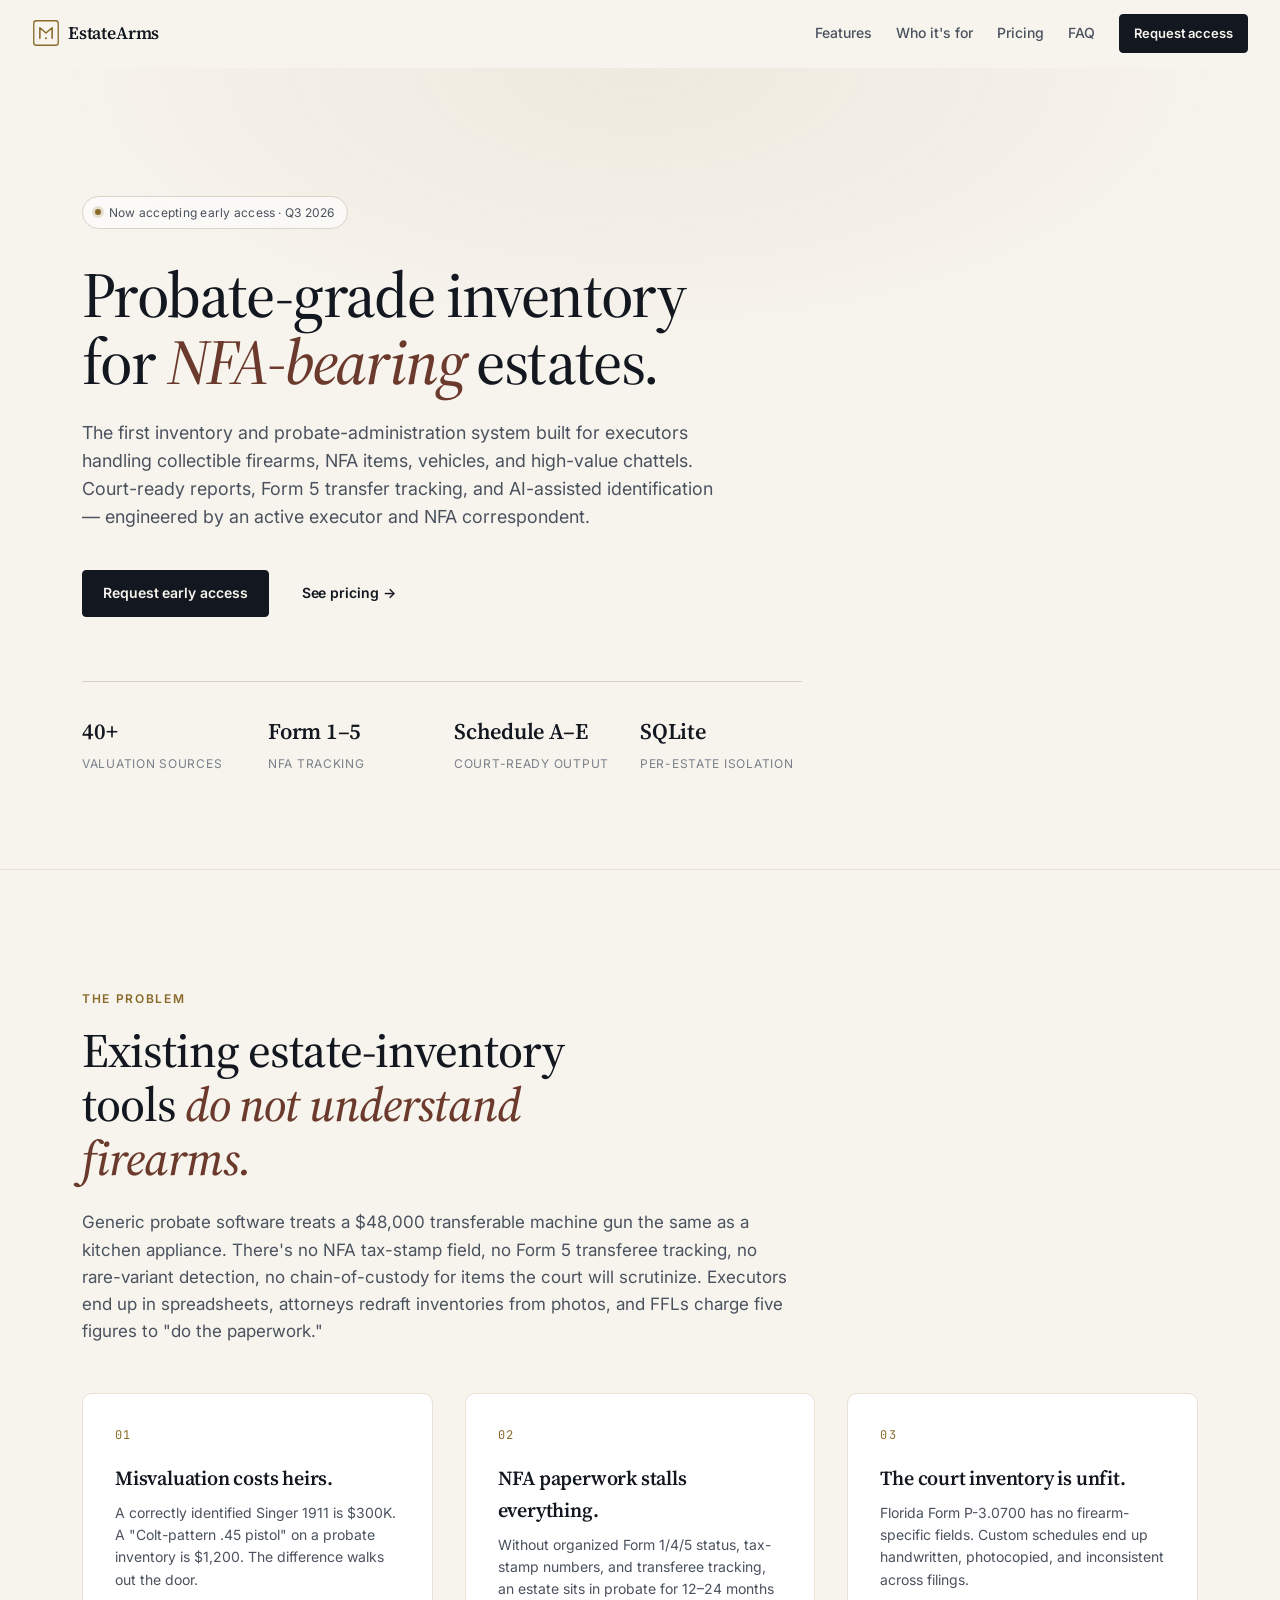
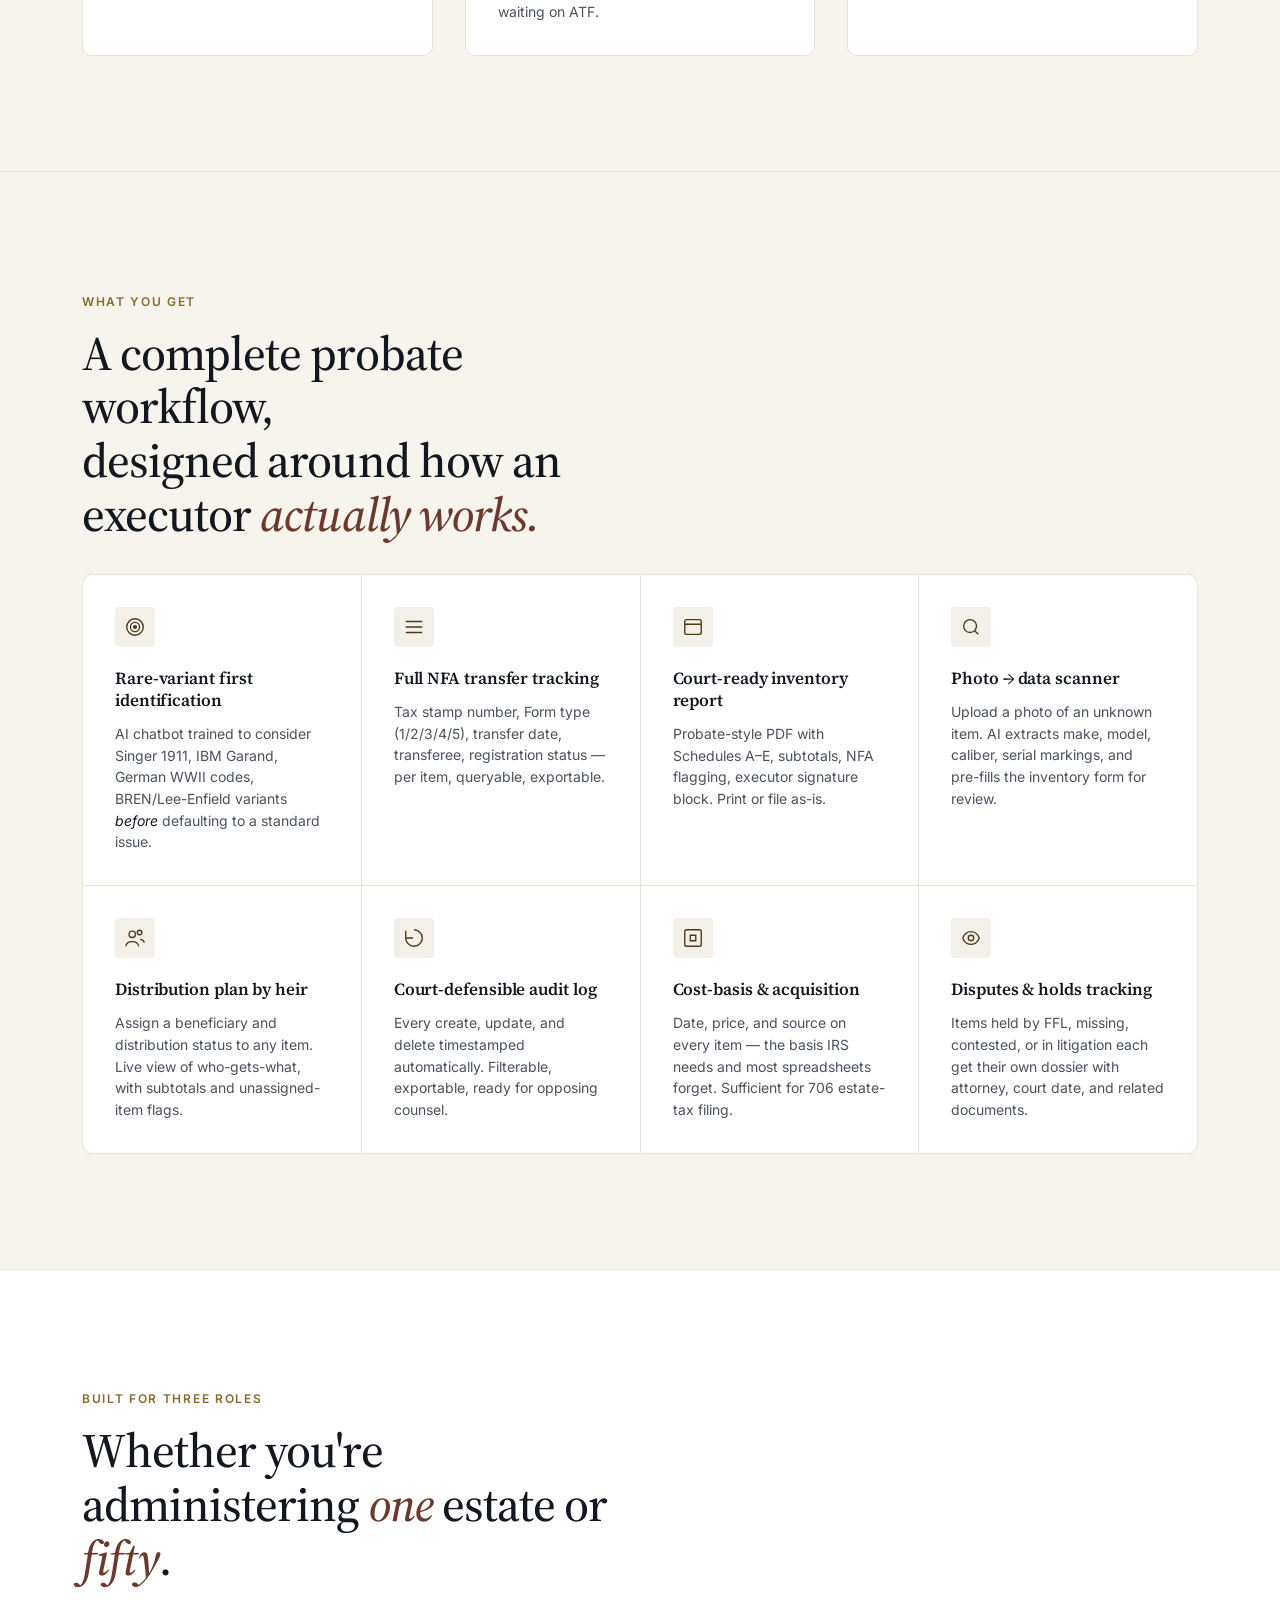
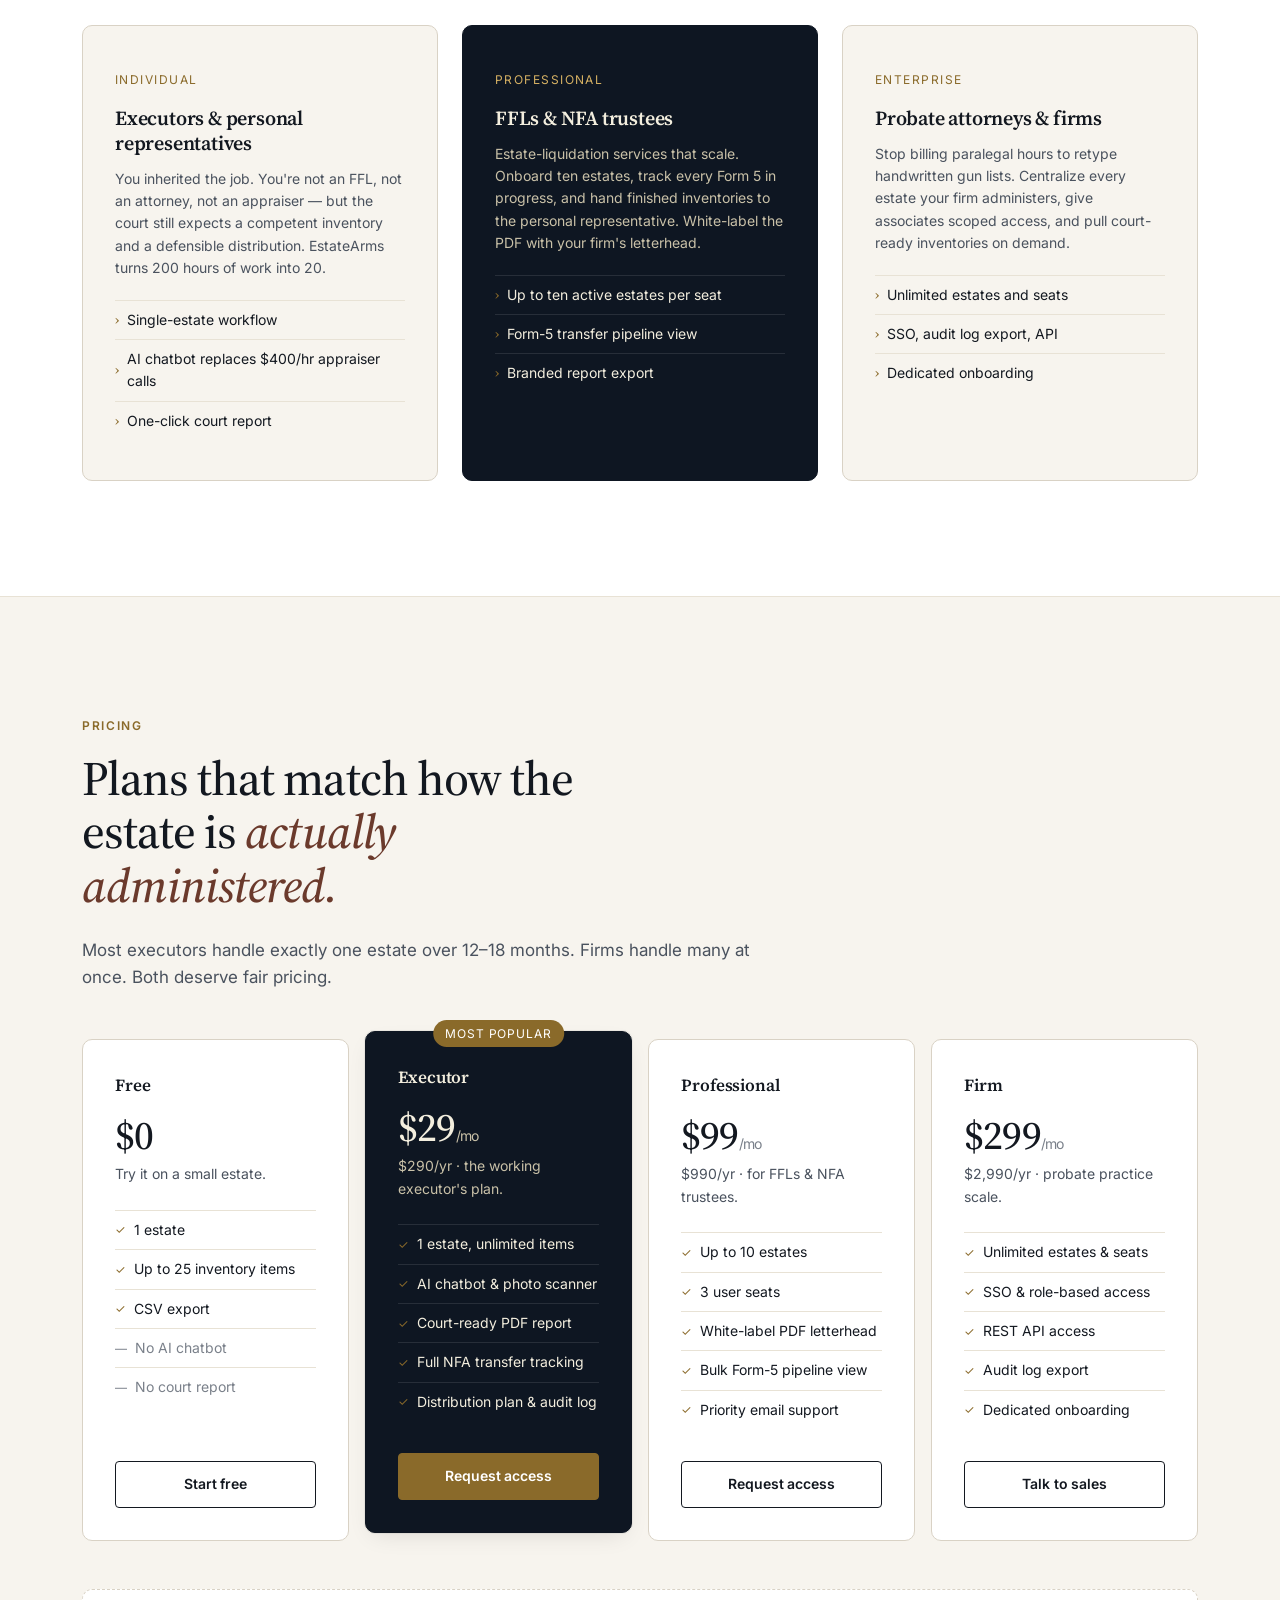
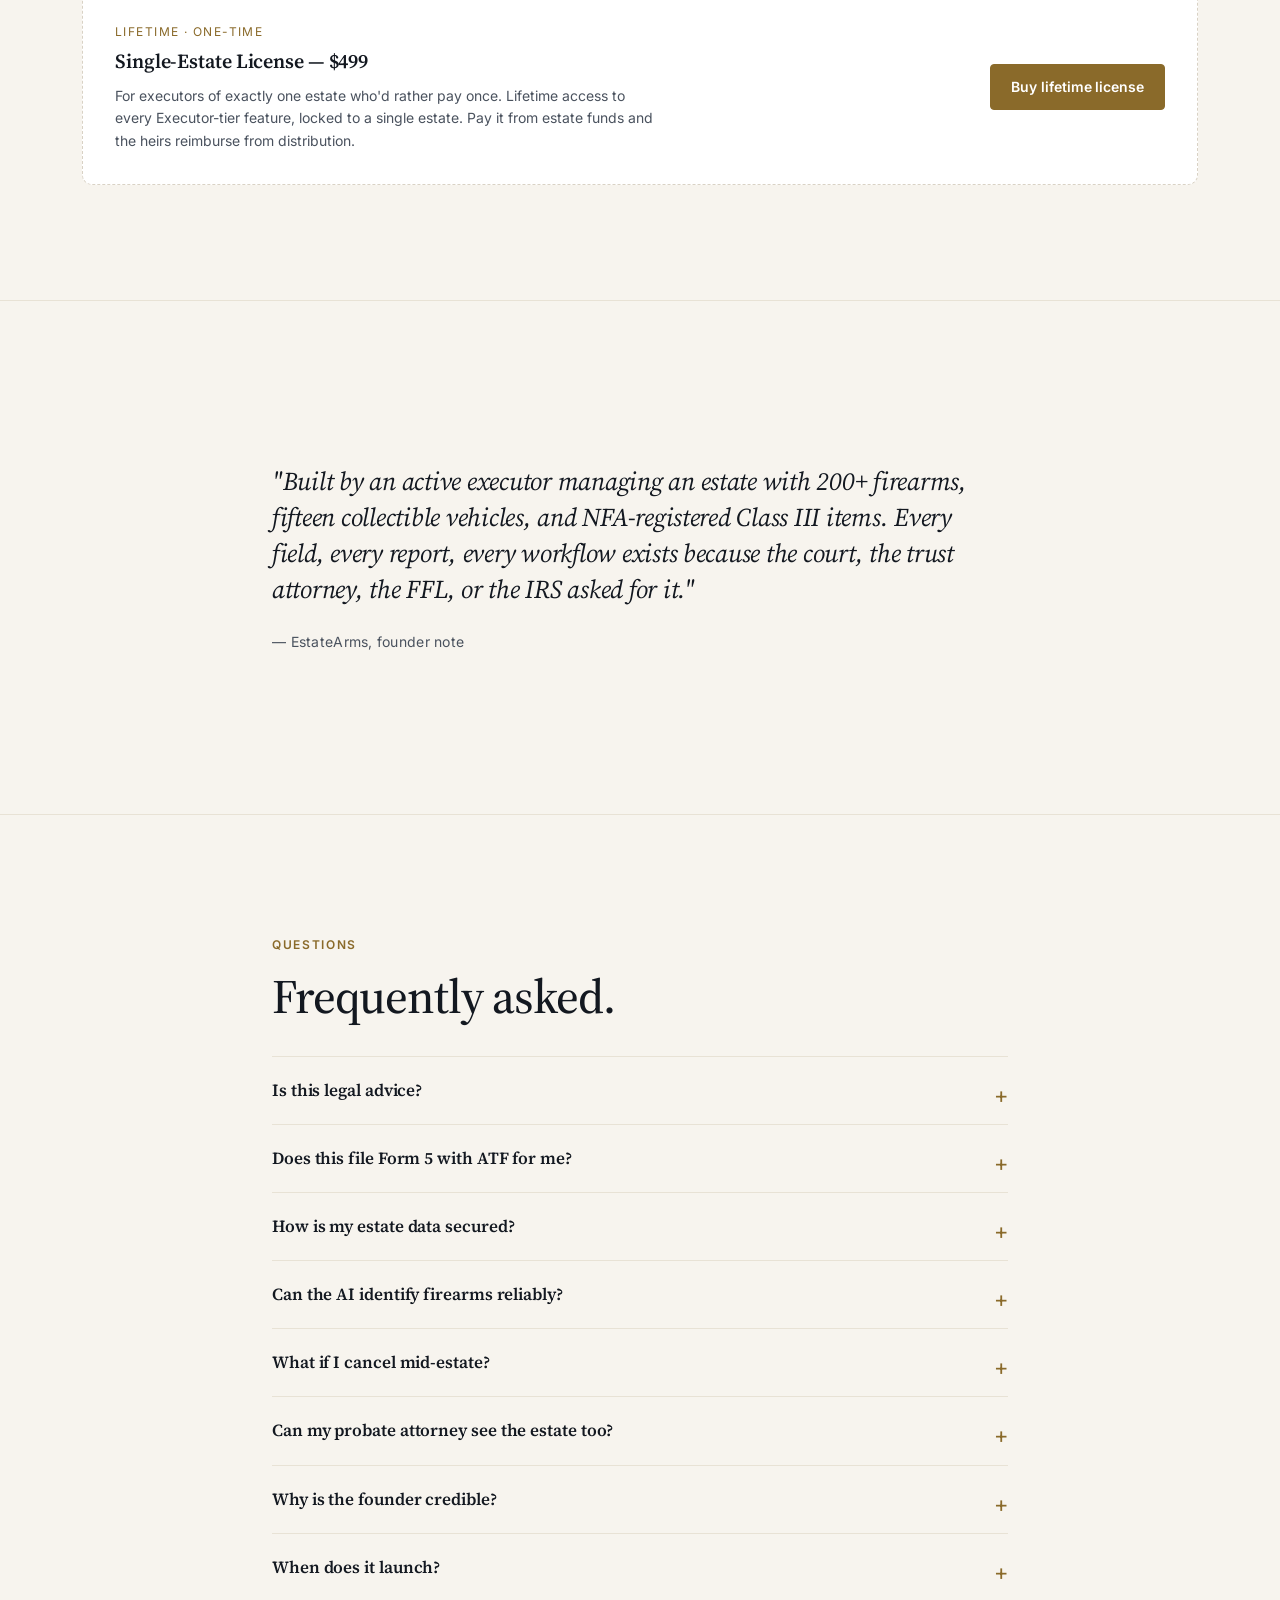
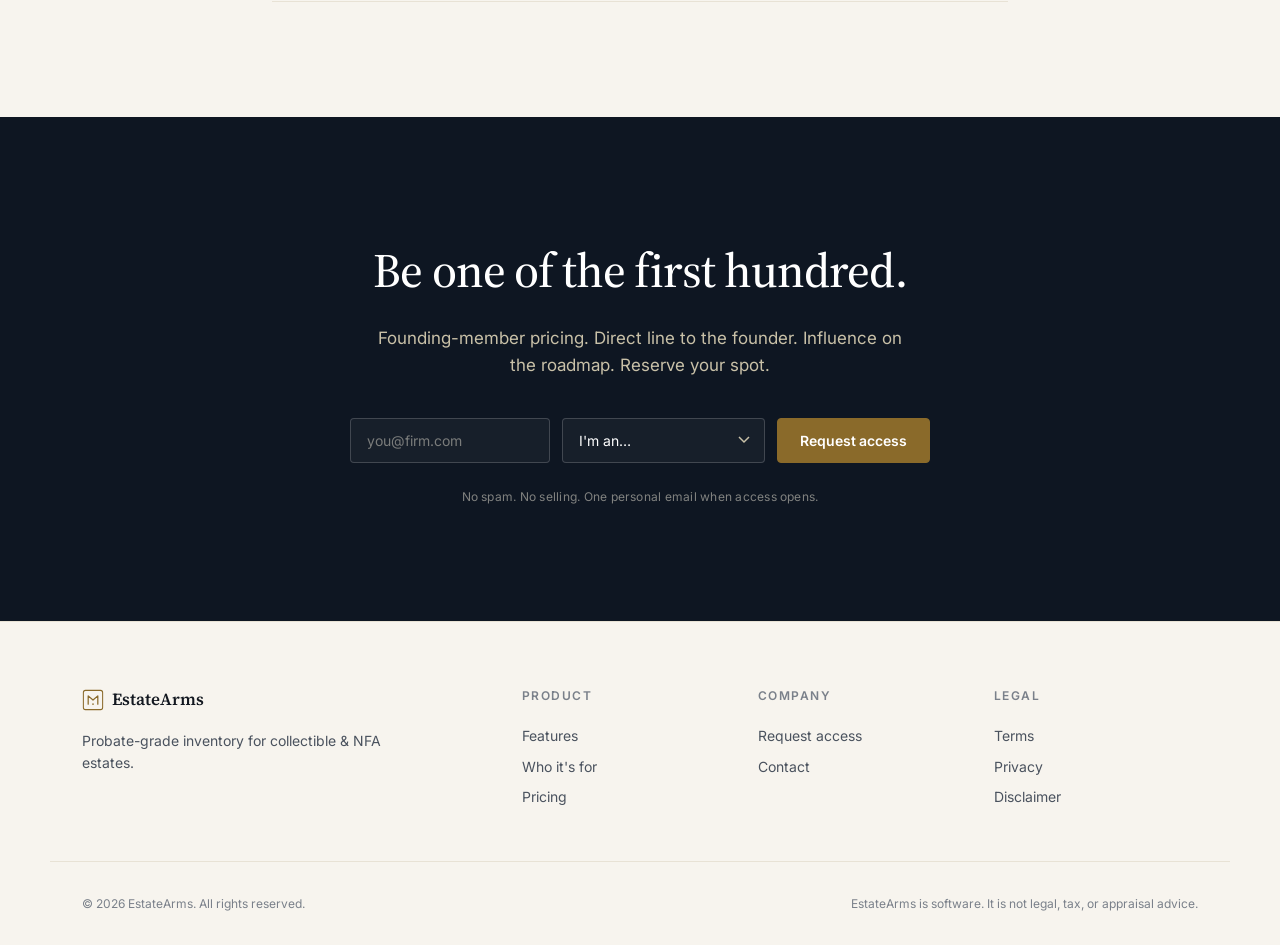
==== commit 2af5fe83: "Update founder note: 200+ firearms" ====
--- a/index.html
+++ b/index.html
@@ -312,7 +312,7 @@
       <div class="container narrow">
         <blockquote class="quote">
           <p>
-            "Built by an active executor managing an estate with forty-six firearms, fifteen
+            "Built by an active executor managing an estate with 200+ firearms, fifteen
             collectible vehicles, and NFA-registered Class III items. Every field, every report,
             every workflow exists because the court, the trust attorney, the FFL, or the IRS asked
             for it."
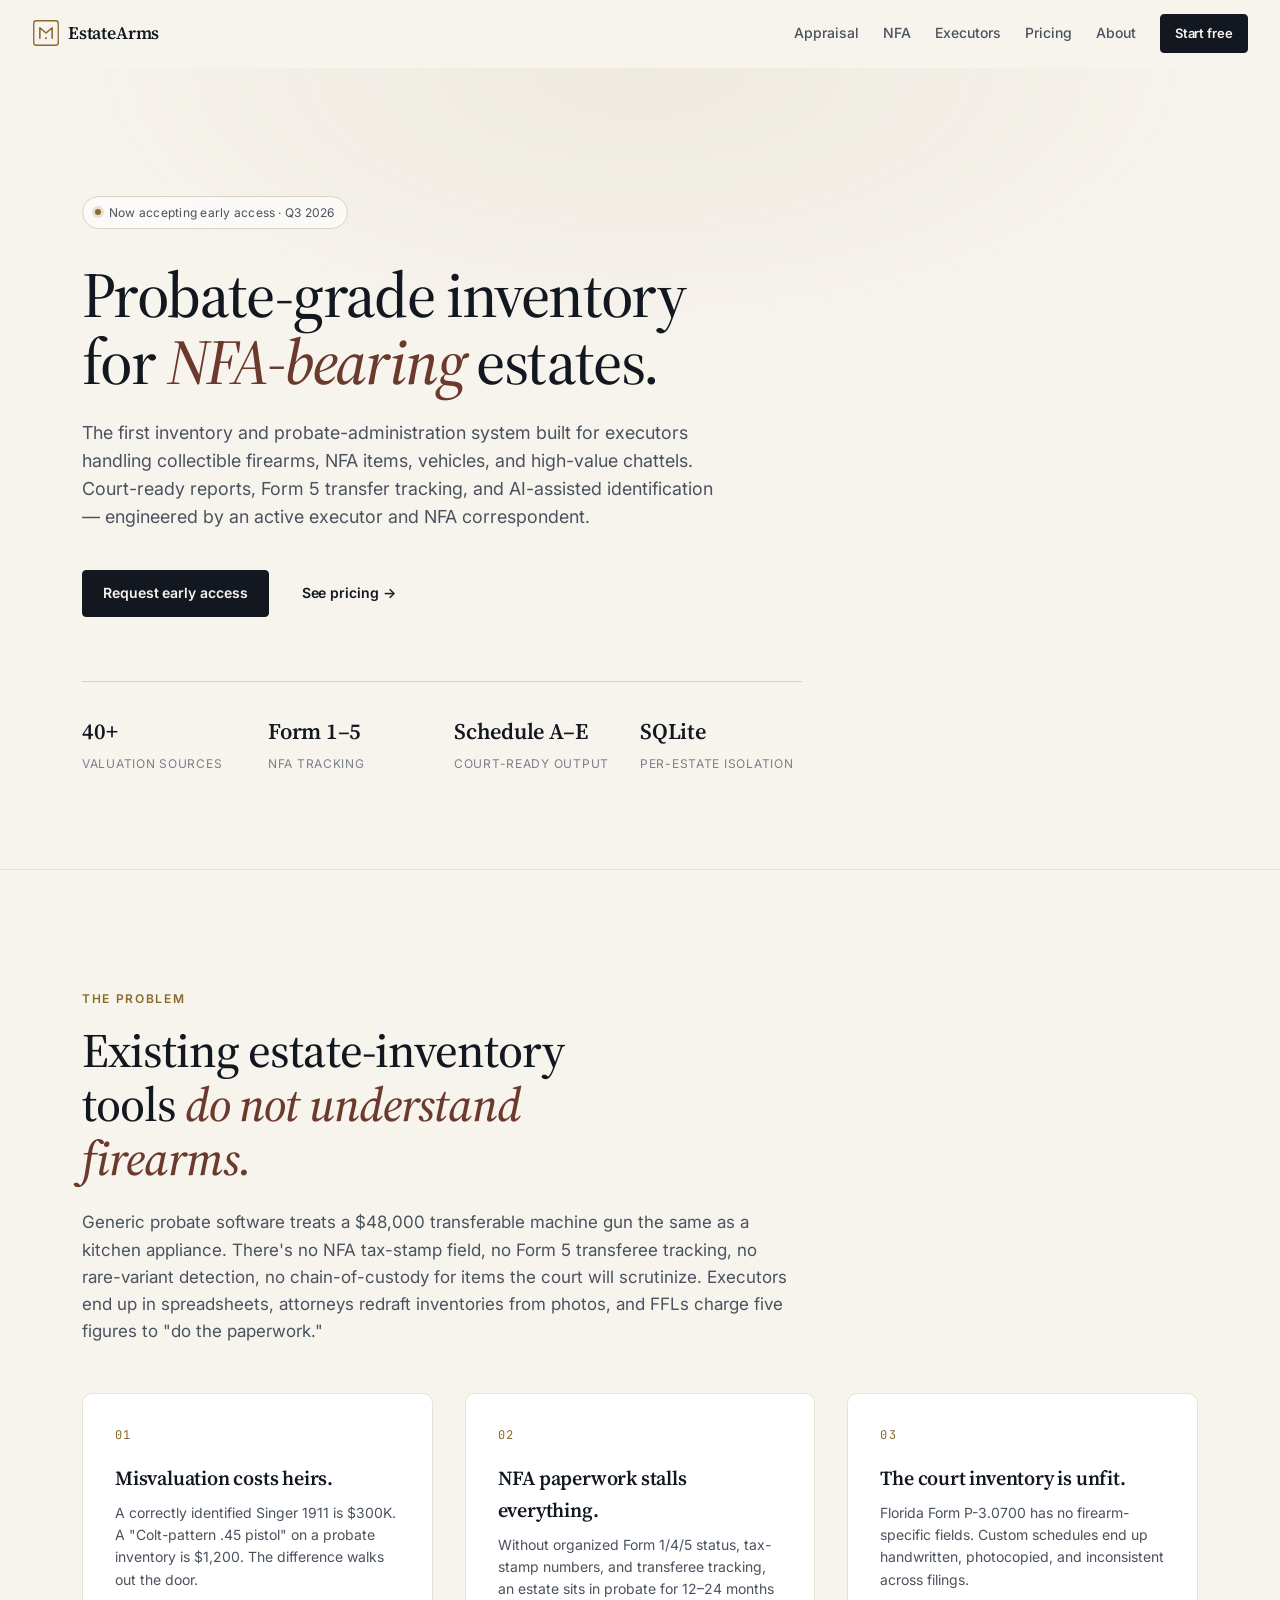
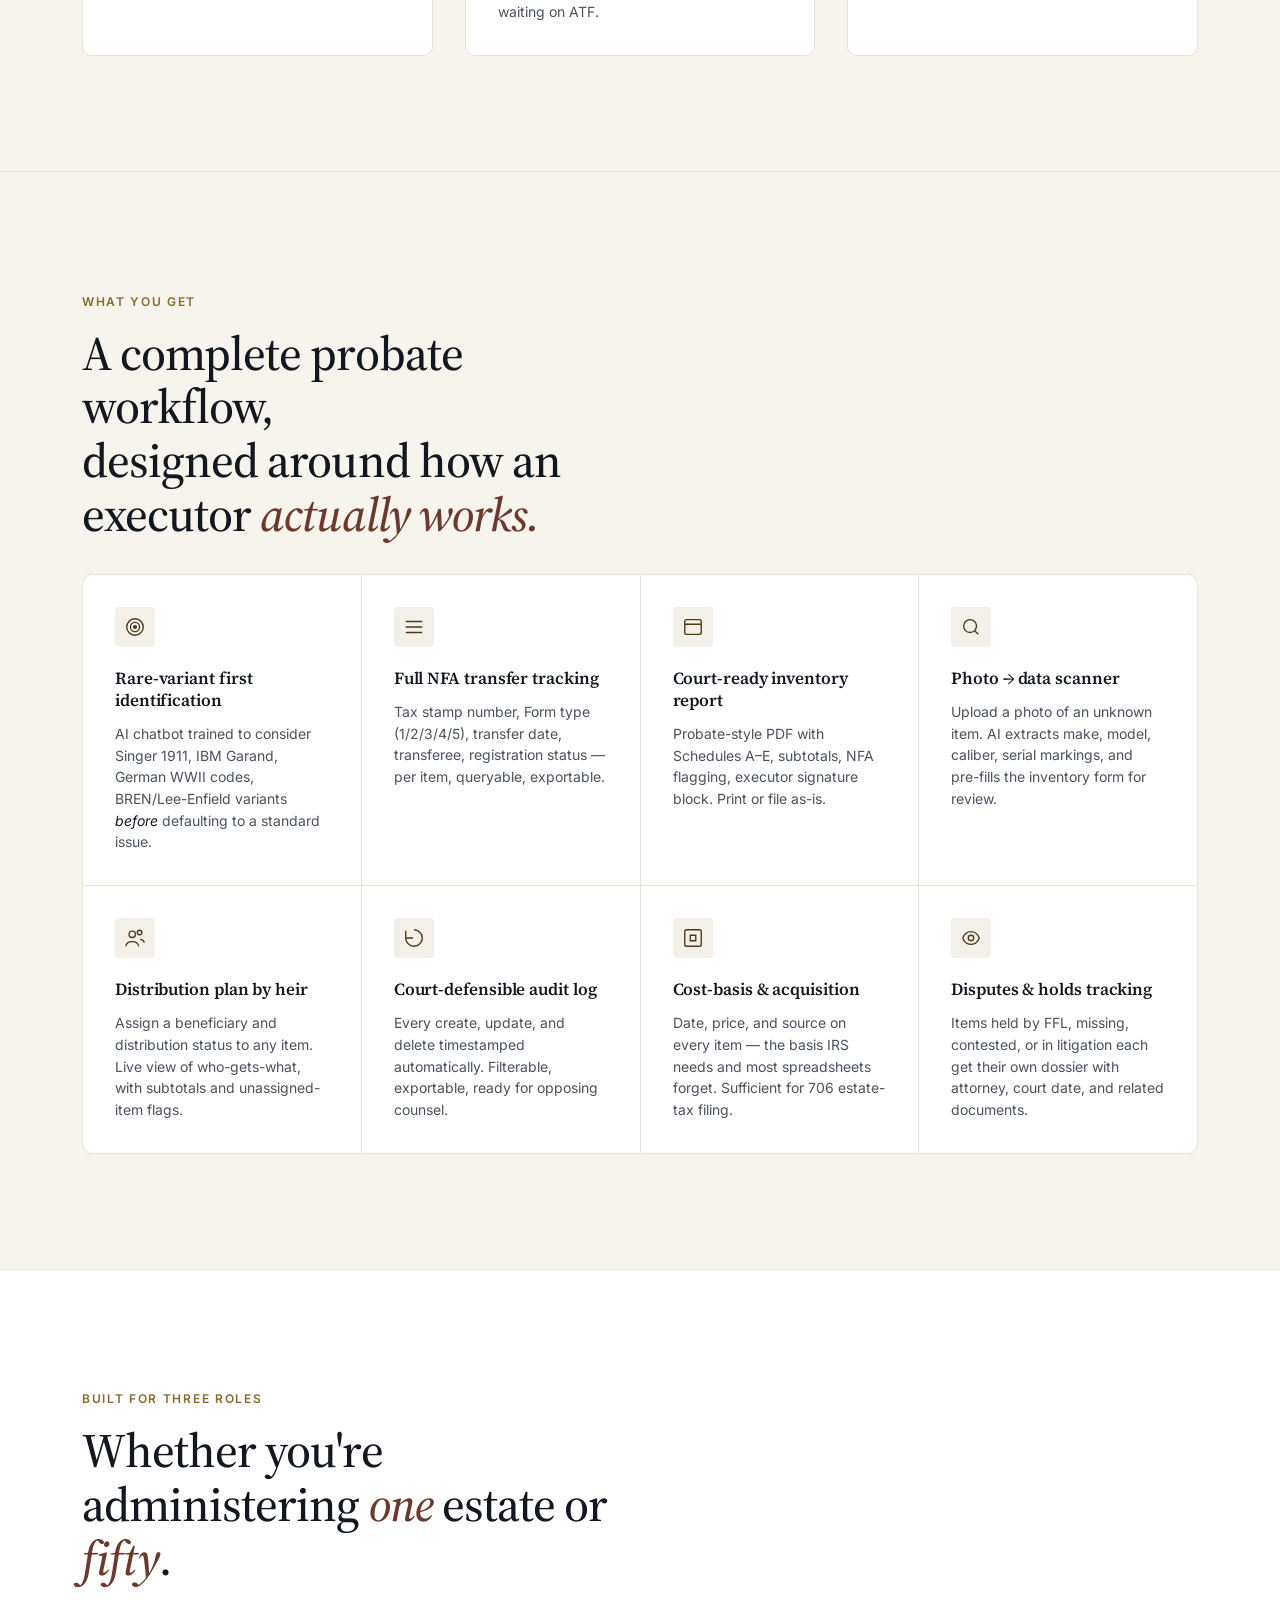
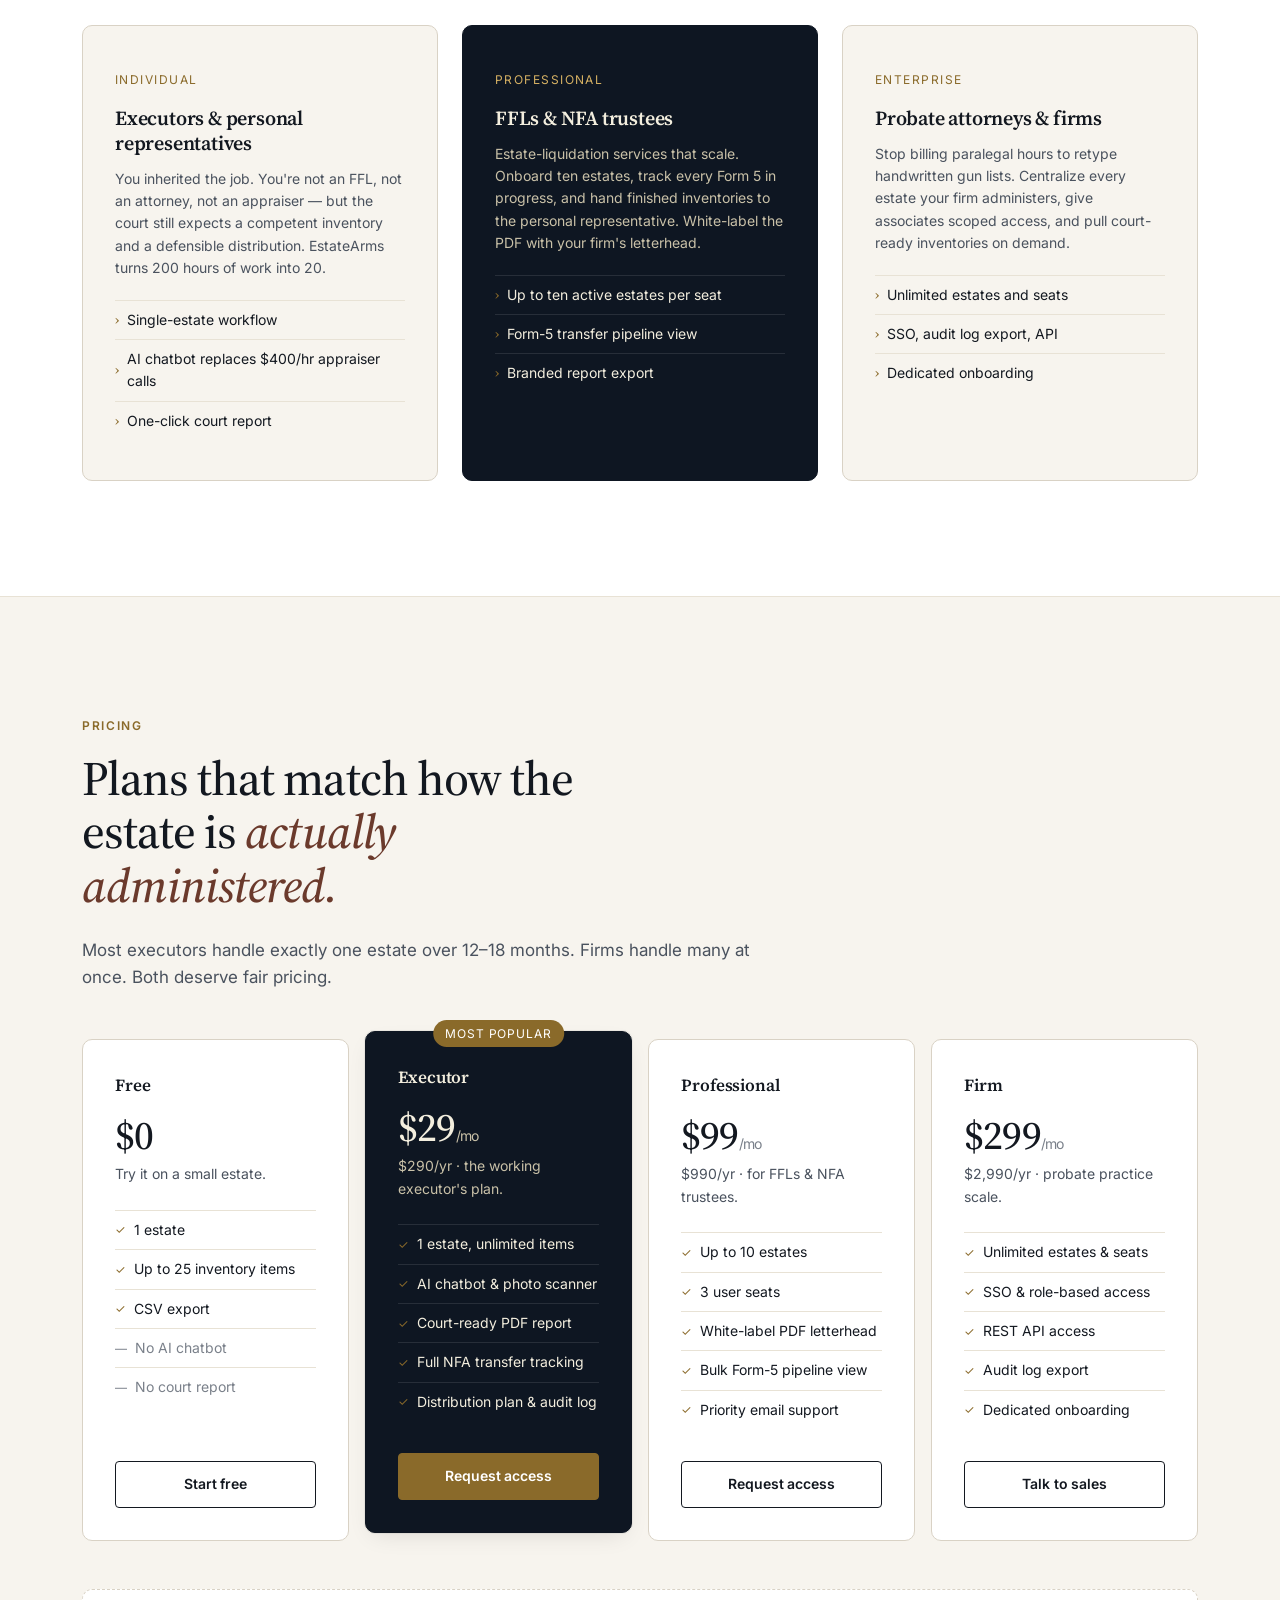
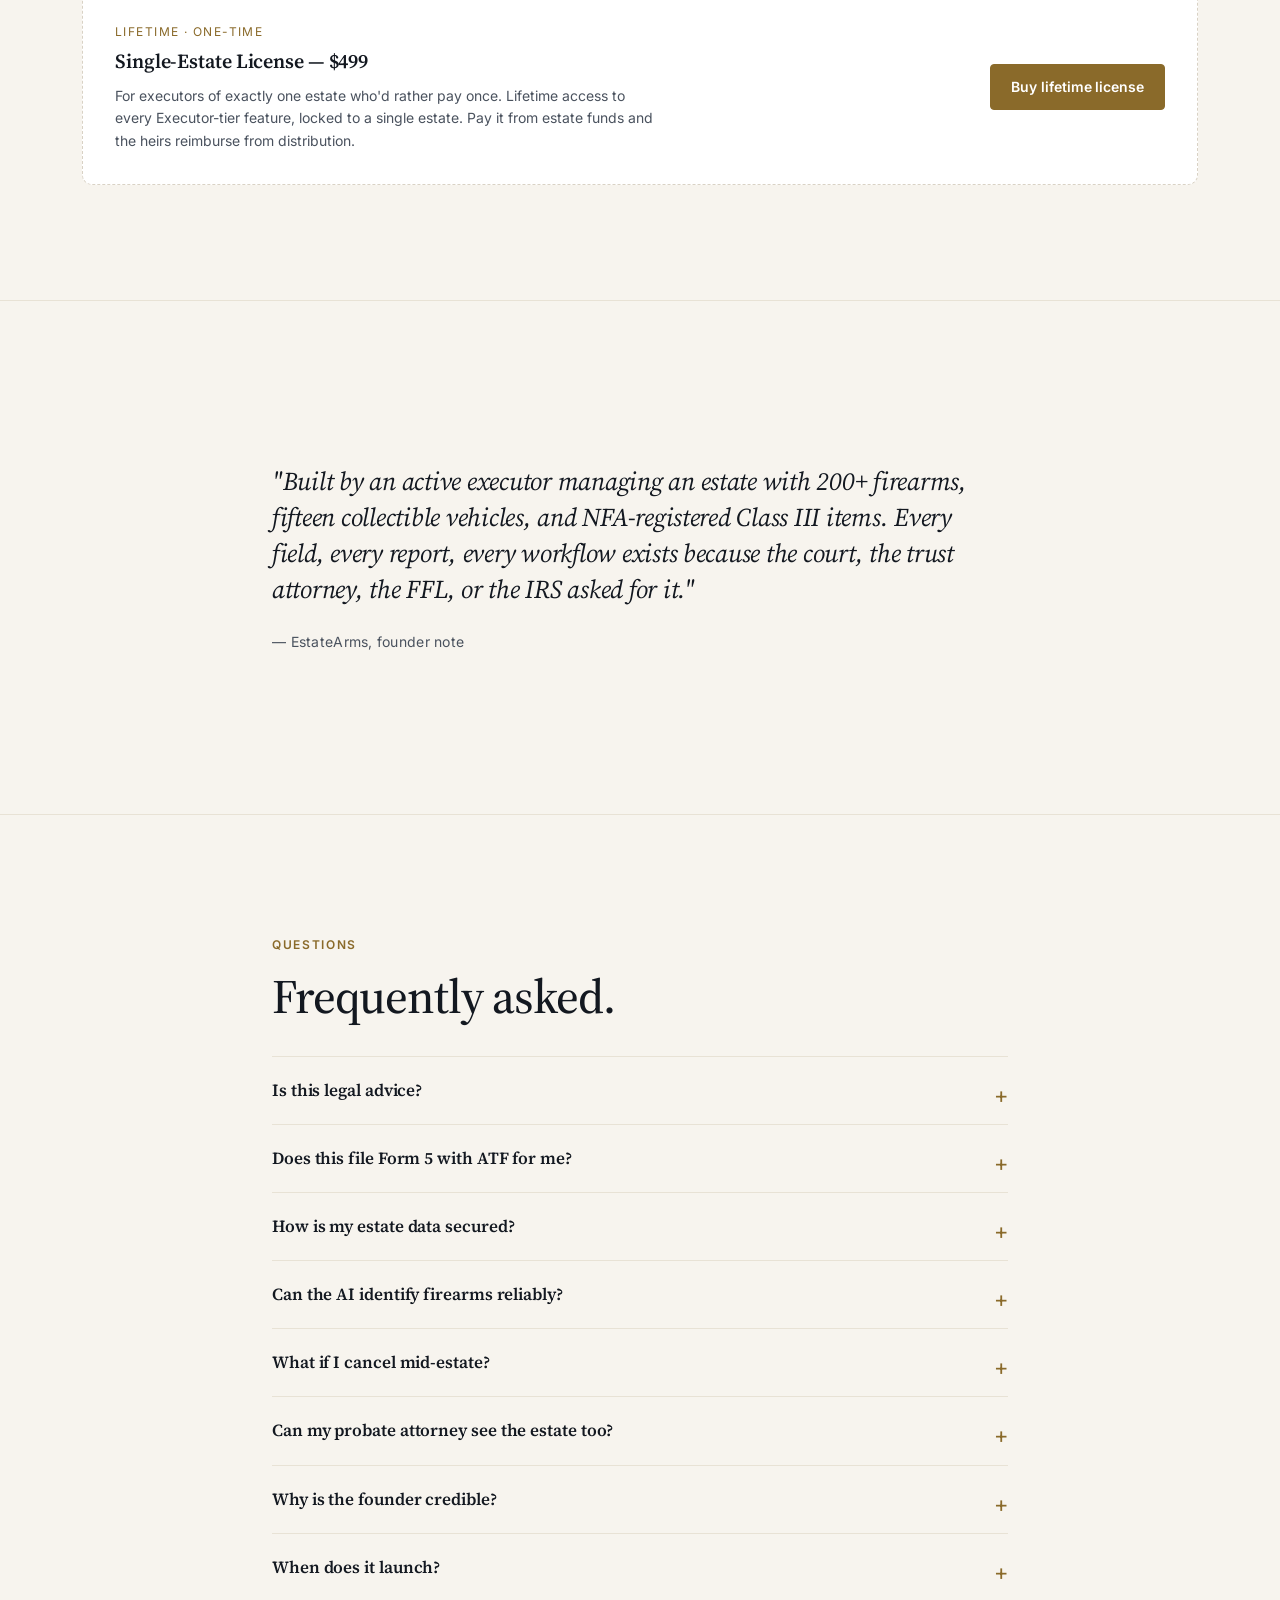
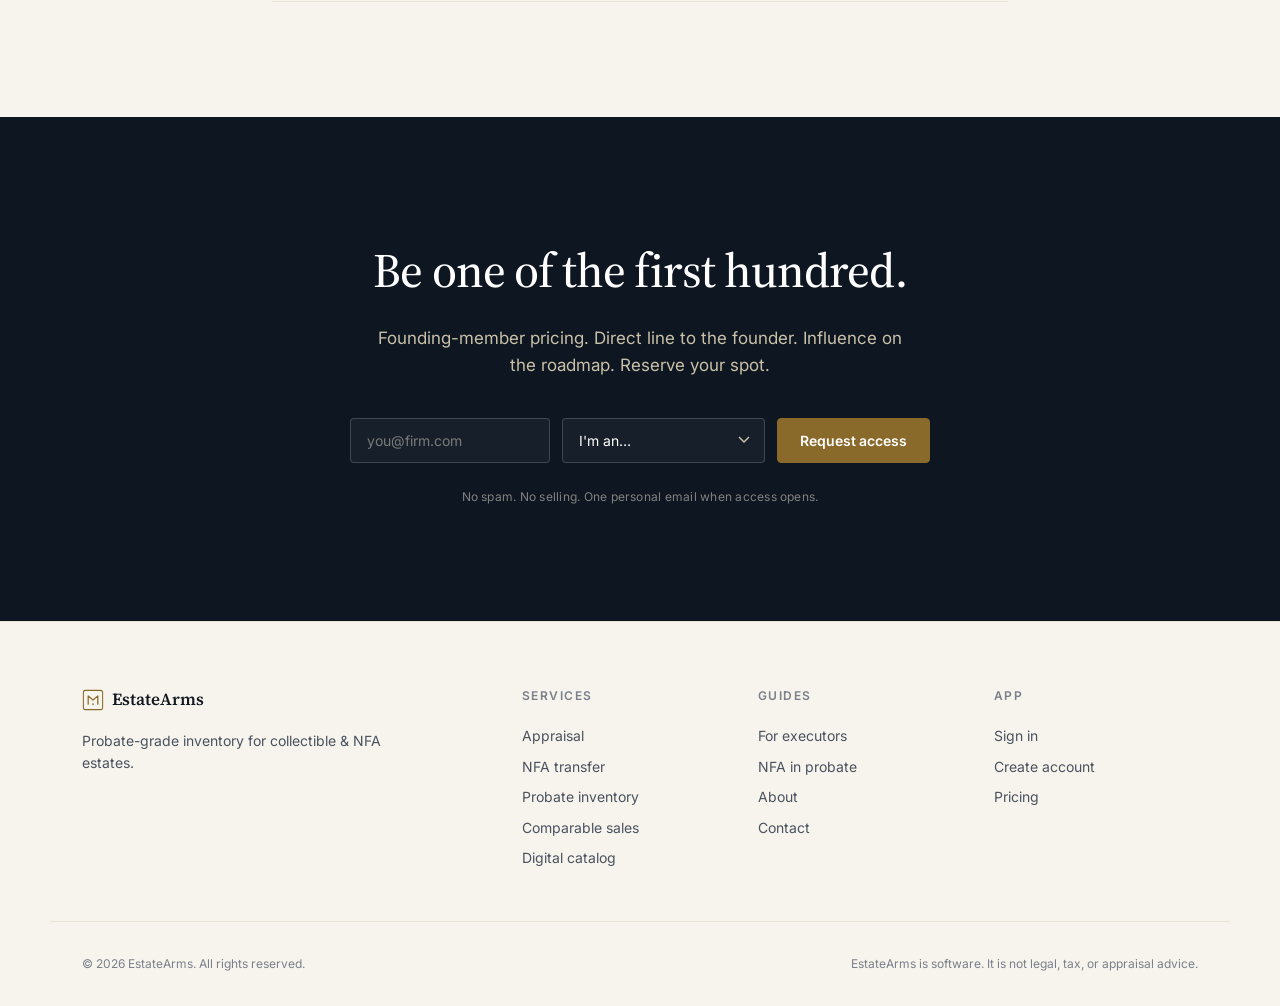
==== commit 00a1a411: "feat: 9 content pages + llms.txt + sitemap + app subdomain split Marketing site now serves the full " ====
--- a/index.html
+++ b/index.html
@@ -29,12 +29,13 @@
       <span>EstateArms</span>
     </a>
     <nav class="site-nav" aria-label="Primary">
-      <a href="#features">Features</a>
-      <a href="#audiences">Who it's for</a>
+      <a href="/appraisal">Appraisal</a>
+      <a href="/nfa">NFA</a>
+      <a href="/executors">Executors</a>
       <a href="#pricing">Pricing</a>
-      <a href="#faq">FAQ</a>
+      <a href="/about">About</a>
     </nav>
-    <a href="#waitlist" class="btn btn-primary btn-sm">Request access</a>
+    <a href="https://app.estatearms.com/#/auth" class="btn btn-primary btn-sm">Start free</a>
   </header>
 
   <main id="top">
@@ -400,21 +401,25 @@
         <p>Probate-grade inventory for collectible &amp; NFA estates.</p>
       </div>
       <div>
-        <h4>Product</h4>
-        <a href="#features">Features</a>
-        <a href="#audiences">Who it's for</a>
+        <h4>Services</h4>
+        <a href="/appraisal">Appraisal</a>
+        <a href="/nfa">NFA transfer</a>
+        <a href="/inventory">Probate inventory</a>
+        <a href="/comparables">Comparable sales</a>
+        <a href="/catalog">Digital catalog</a>
+      </div>
+      <div>
+        <h4>Guides</h4>
+        <a href="/executors">For executors</a>
+        <a href="/nfa-probate">NFA in probate</a>
+        <a href="/about">About</a>
+        <a href="/contact">Contact</a>
+      </div>
+      <div>
+        <h4>App</h4>
+        <a href="https://app.estatearms.com/#/auth">Sign in</a>
+        <a href="https://app.estatearms.com/#/auth">Create account</a>
         <a href="#pricing">Pricing</a>
-      </div>
-      <div>
-        <h4>Company</h4>
-        <a href="#waitlist">Request access</a>
-        <a href="mailto:craig@estatearms.com">Contact</a>
-      </div>
-      <div>
-        <h4>Legal</h4>
-        <a href="#">Terms</a>
-        <a href="#">Privacy</a>
-        <a href="#">Disclaimer</a>
       </div>
     </div>
     <div class="container footer-bottom">
--- a/styles.css
+++ b/styles.css
@@ -795,3 +795,175 @@
 
 /* prevent header overlap on anchor jumps */
 :where(#features, #audiences, #pricing, #faq, #waitlist) { scroll-margin-top: 72px; }
+
+/* ───────────────────────── Article / content pages ───────────────────────── */
+.article-hero {
+  background: var(--bg-dark);
+  color: #e8e2d5;
+  padding: var(--space-20) 0 var(--space-12);
+  border-bottom: 1px solid rgba(255,255,255,0.08);
+}
+.article-hero .container { max-width: 820px; }
+.article-hero .crumb {
+  font-family: var(--mono);
+  font-size: var(--text-xs);
+  letter-spacing: 0.08em;
+  text-transform: uppercase;
+  color: var(--accent);
+  margin-bottom: var(--space-4);
+}
+.article-hero h1 {
+  font-family: var(--display);
+  font-size: clamp(2rem, 4.5vw, 3.25rem);
+  line-height: 1.12;
+  font-weight: 600;
+  margin: 0 0 var(--space-6);
+  letter-spacing: -0.01em;
+}
+.article-hero .lede {
+  font-size: var(--text-lg);
+  line-height: 1.55;
+  color: #c8c2b3;
+  margin: 0;
+  max-width: 700px;
+}
+
+.article-body {
+  padding: var(--space-16) 0 var(--space-20);
+}
+.article-body .container { max-width: 760px; }
+.article-body h2 {
+  font-family: var(--display);
+  font-size: var(--text-xl);
+  font-weight: 600;
+  margin: var(--space-12) 0 var(--space-4);
+  letter-spacing: -0.005em;
+}
+.article-body h2:first-child { margin-top: 0; }
+.article-body h3 {
+  font-family: var(--display);
+  font-size: var(--text-lg);
+  font-weight: 600;
+  margin: var(--space-8) 0 var(--space-3);
+  color: var(--ink);
+}
+.article-body p,
+.article-body li {
+  font-size: var(--text-md);
+  line-height: 1.7;
+  color: var(--ink);
+}
+.article-body p { margin: 0 0 var(--space-4); }
+.article-body ul,
+.article-body ol { padding-left: 1.25rem; margin: 0 0 var(--space-5); }
+.article-body li { margin-bottom: var(--space-2); }
+.article-body a {
+  color: var(--accent-2);
+  text-decoration: underline;
+  text-decoration-thickness: 1px;
+  text-underline-offset: 3px;
+}
+.article-body a:hover { color: var(--accent-deep); }
+.article-body strong { color: var(--ink); font-weight: 600; }
+.article-body em { font-style: italic; }
+.article-body blockquote {
+  border-left: 3px solid var(--accent);
+  margin: var(--space-6) 0;
+  padding: var(--space-2) 0 var(--space-2) var(--space-5);
+  color: var(--ink-muted);
+  font-family: var(--display);
+  font-size: var(--text-md);
+  font-style: italic;
+}
+.article-body .callout {
+  background: var(--bg-elev);
+  border: 1px solid var(--rule);
+  border-left: 3px solid var(--accent);
+  padding: var(--space-5) var(--space-6);
+  margin: var(--space-6) 0;
+  border-radius: var(--radius);
+}
+.article-body .callout p:last-child { margin-bottom: 0; }
+.article-body .callout .label {
+  font-family: var(--mono);
+  font-size: var(--text-xs);
+  letter-spacing: 0.08em;
+  text-transform: uppercase;
+  color: var(--accent);
+  margin-bottom: var(--space-2);
+  display: block;
+}
+
+.article-body .next-reading {
+  margin-top: var(--space-16);
+  padding-top: var(--space-8);
+  border-top: 1px solid var(--rule-soft);
+}
+.article-body .next-reading h3 {
+  font-family: var(--body);
+  font-size: var(--text-sm);
+  font-weight: 600;
+  letter-spacing: 0.06em;
+  text-transform: uppercase;
+  color: var(--ink-faint);
+  margin: 0 0 var(--space-4);
+}
+.article-body .next-reading ul {
+  list-style: none;
+  padding-left: 0;
+}
+.article-body .next-reading li { margin-bottom: var(--space-3); }
+
+.article-cta {
+  background: var(--bg-elev);
+  border-top: 1px solid var(--rule);
+  border-bottom: 1px solid var(--rule);
+  padding: var(--space-12) 0;
+  text-align: center;
+}
+.article-cta h3 {
+  font-family: var(--display);
+  font-size: var(--text-xl);
+  font-weight: 600;
+  margin: 0 0 var(--space-3);
+}
+.article-cta p {
+  font-size: var(--text-md);
+  color: var(--ink-muted);
+  max-width: 560px;
+  margin: 0 auto var(--space-6);
+}
+
+/* Contact form */
+.contact-form {
+  display: grid;
+  gap: var(--space-4);
+  margin-top: var(--space-8);
+}
+.contact-form label {
+  display: flex;
+  flex-direction: column;
+  font-size: var(--text-sm);
+  font-weight: 500;
+  color: var(--ink-muted);
+  gap: var(--space-2);
+}
+.contact-form input,
+.contact-form select,
+.contact-form textarea {
+  padding: var(--space-3) var(--space-4);
+  border: 1px solid var(--rule);
+  border-radius: var(--radius);
+  font-family: var(--body);
+  font-size: var(--text-base);
+  background: var(--bg-elev);
+  color: var(--ink);
+}
+.contact-form textarea { resize: vertical; min-height: 140px; }
+.contact-form input:focus,
+.contact-form select:focus,
+.contact-form textarea:focus {
+  outline: 2px solid var(--accent);
+  outline-offset: 1px;
+  border-color: var(--accent);
+}
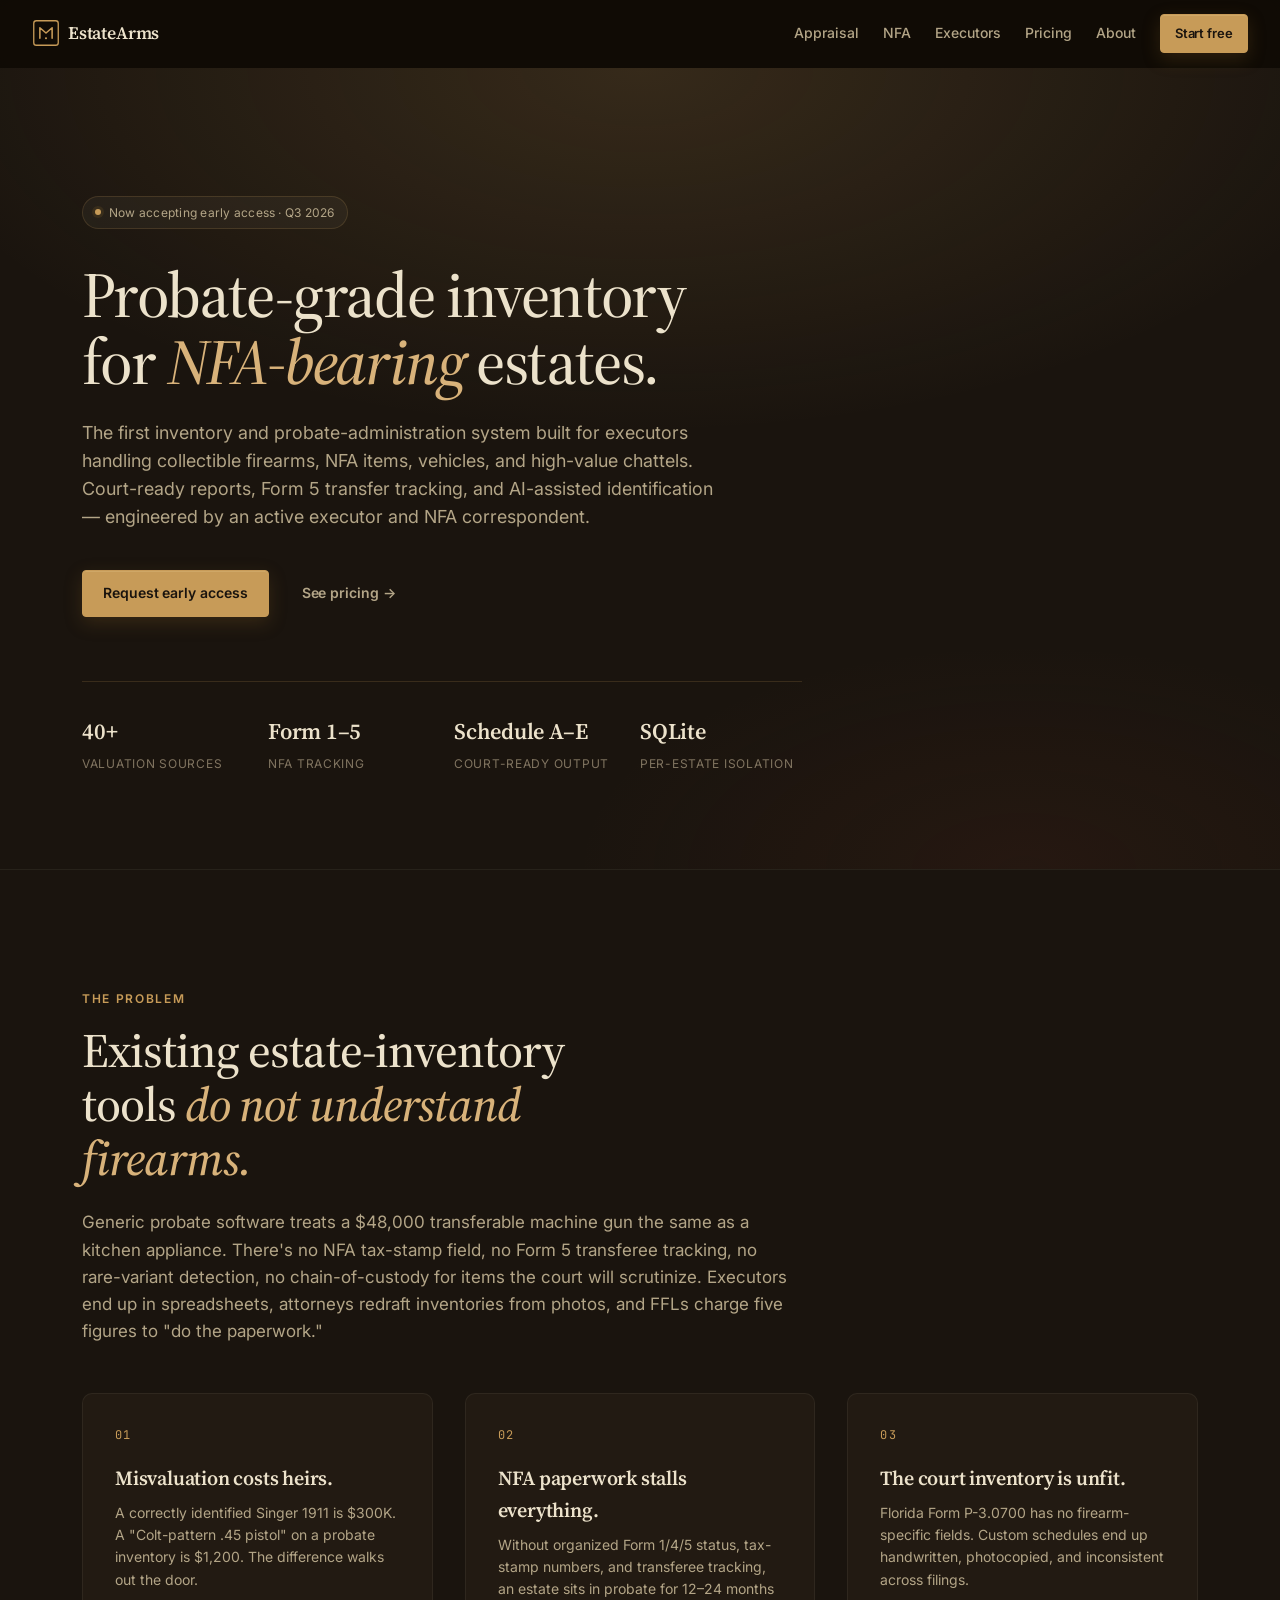
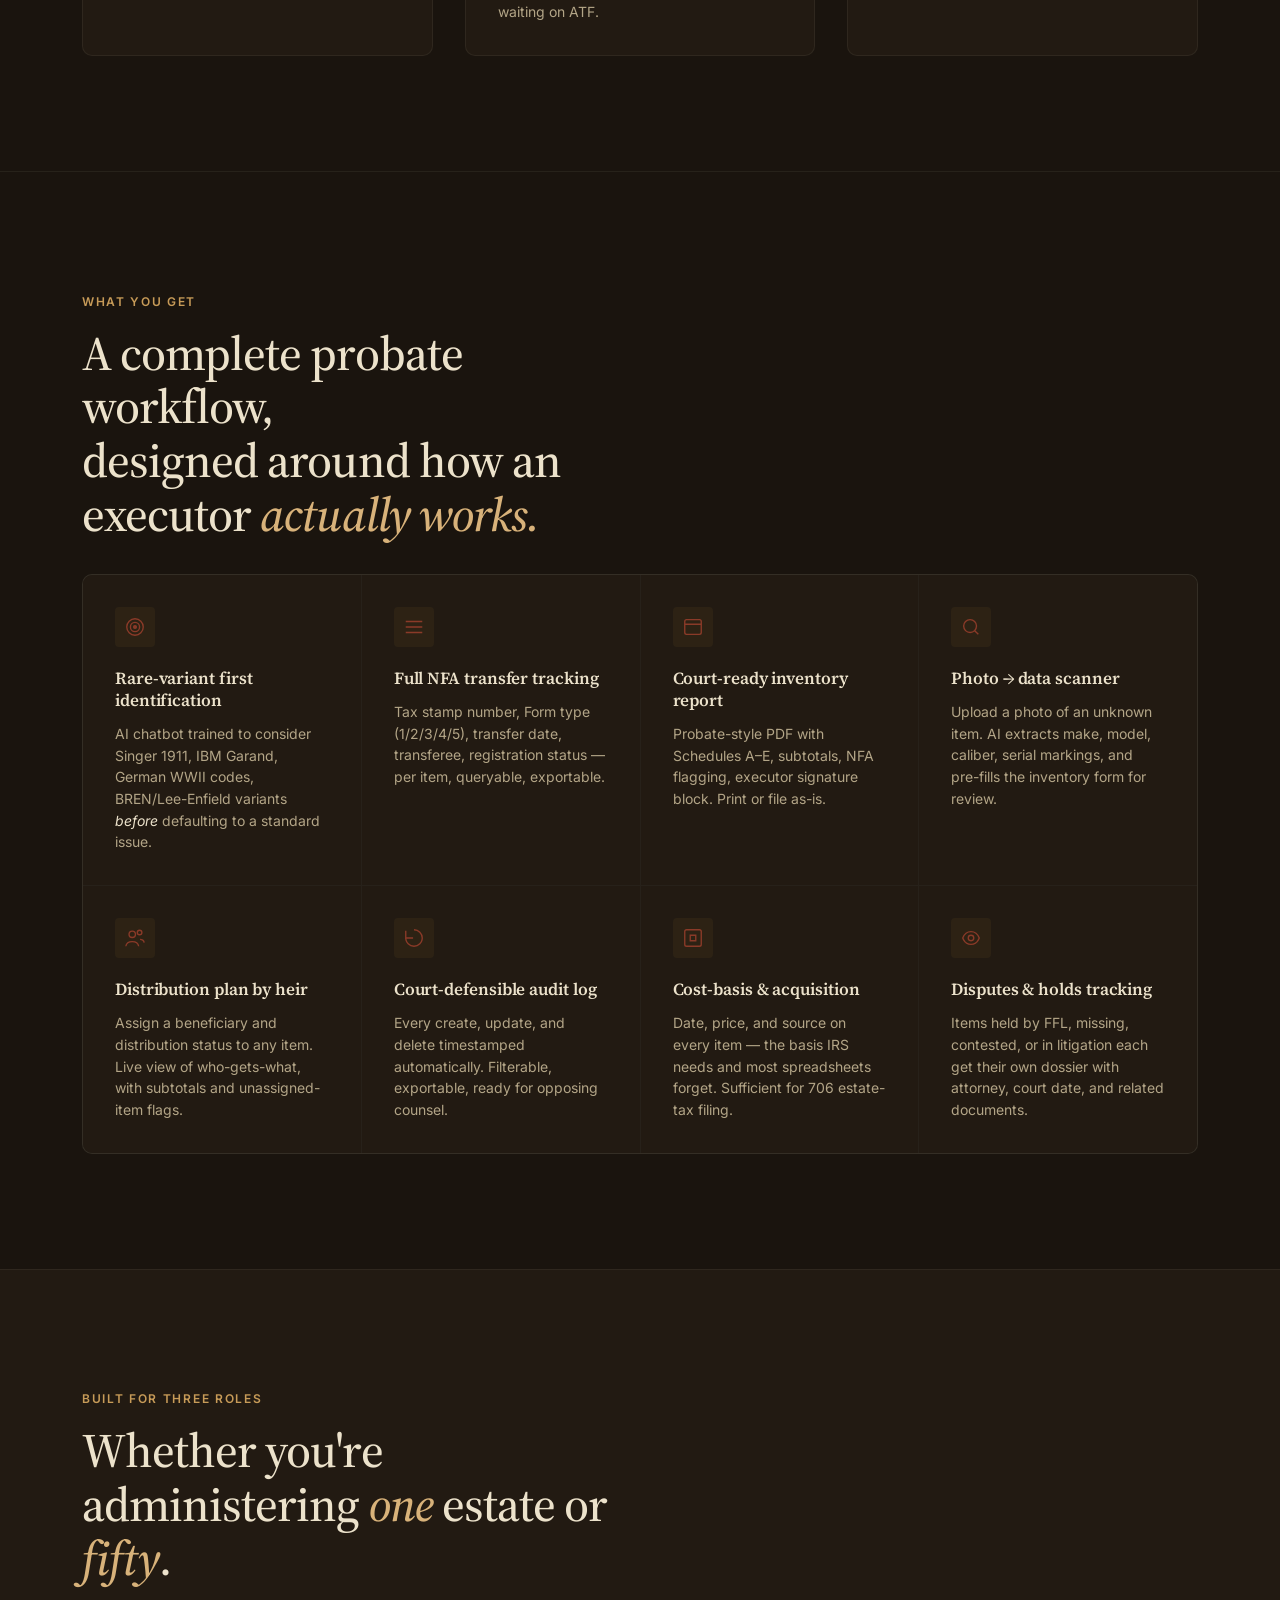
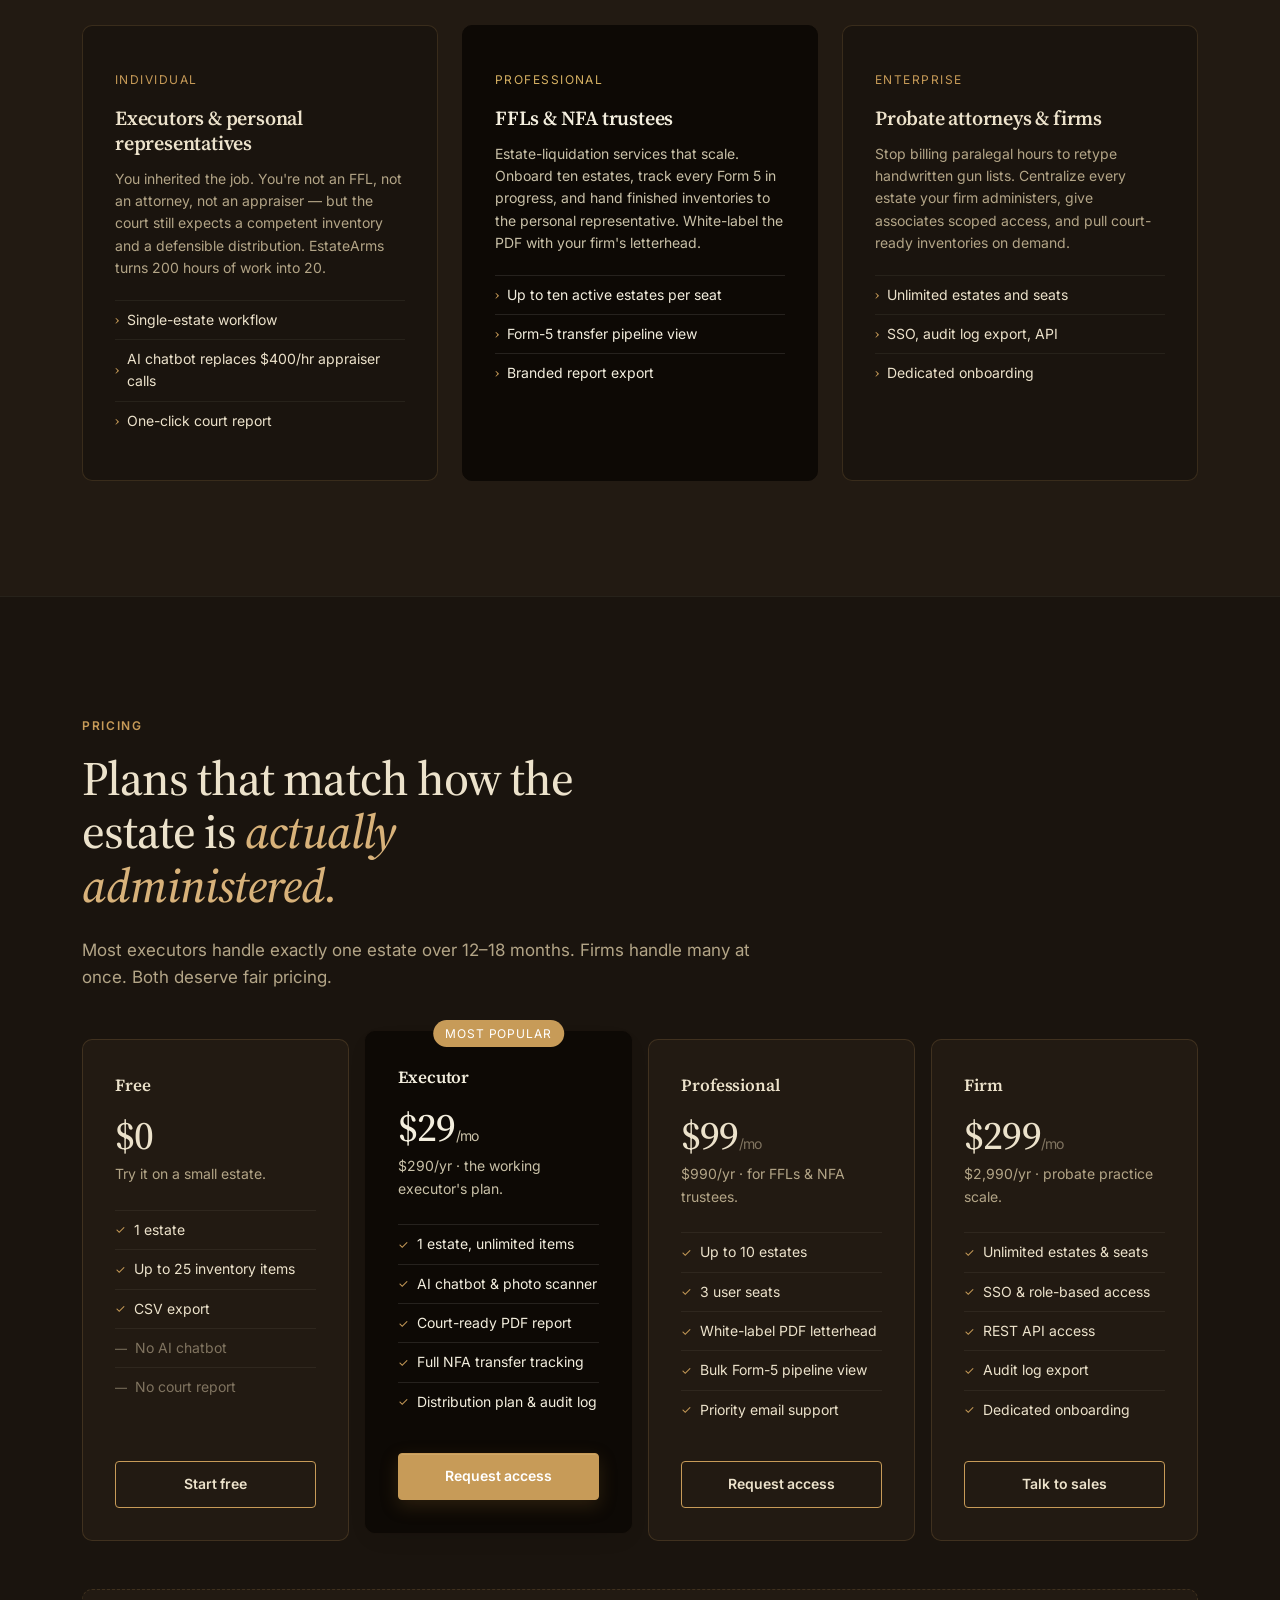
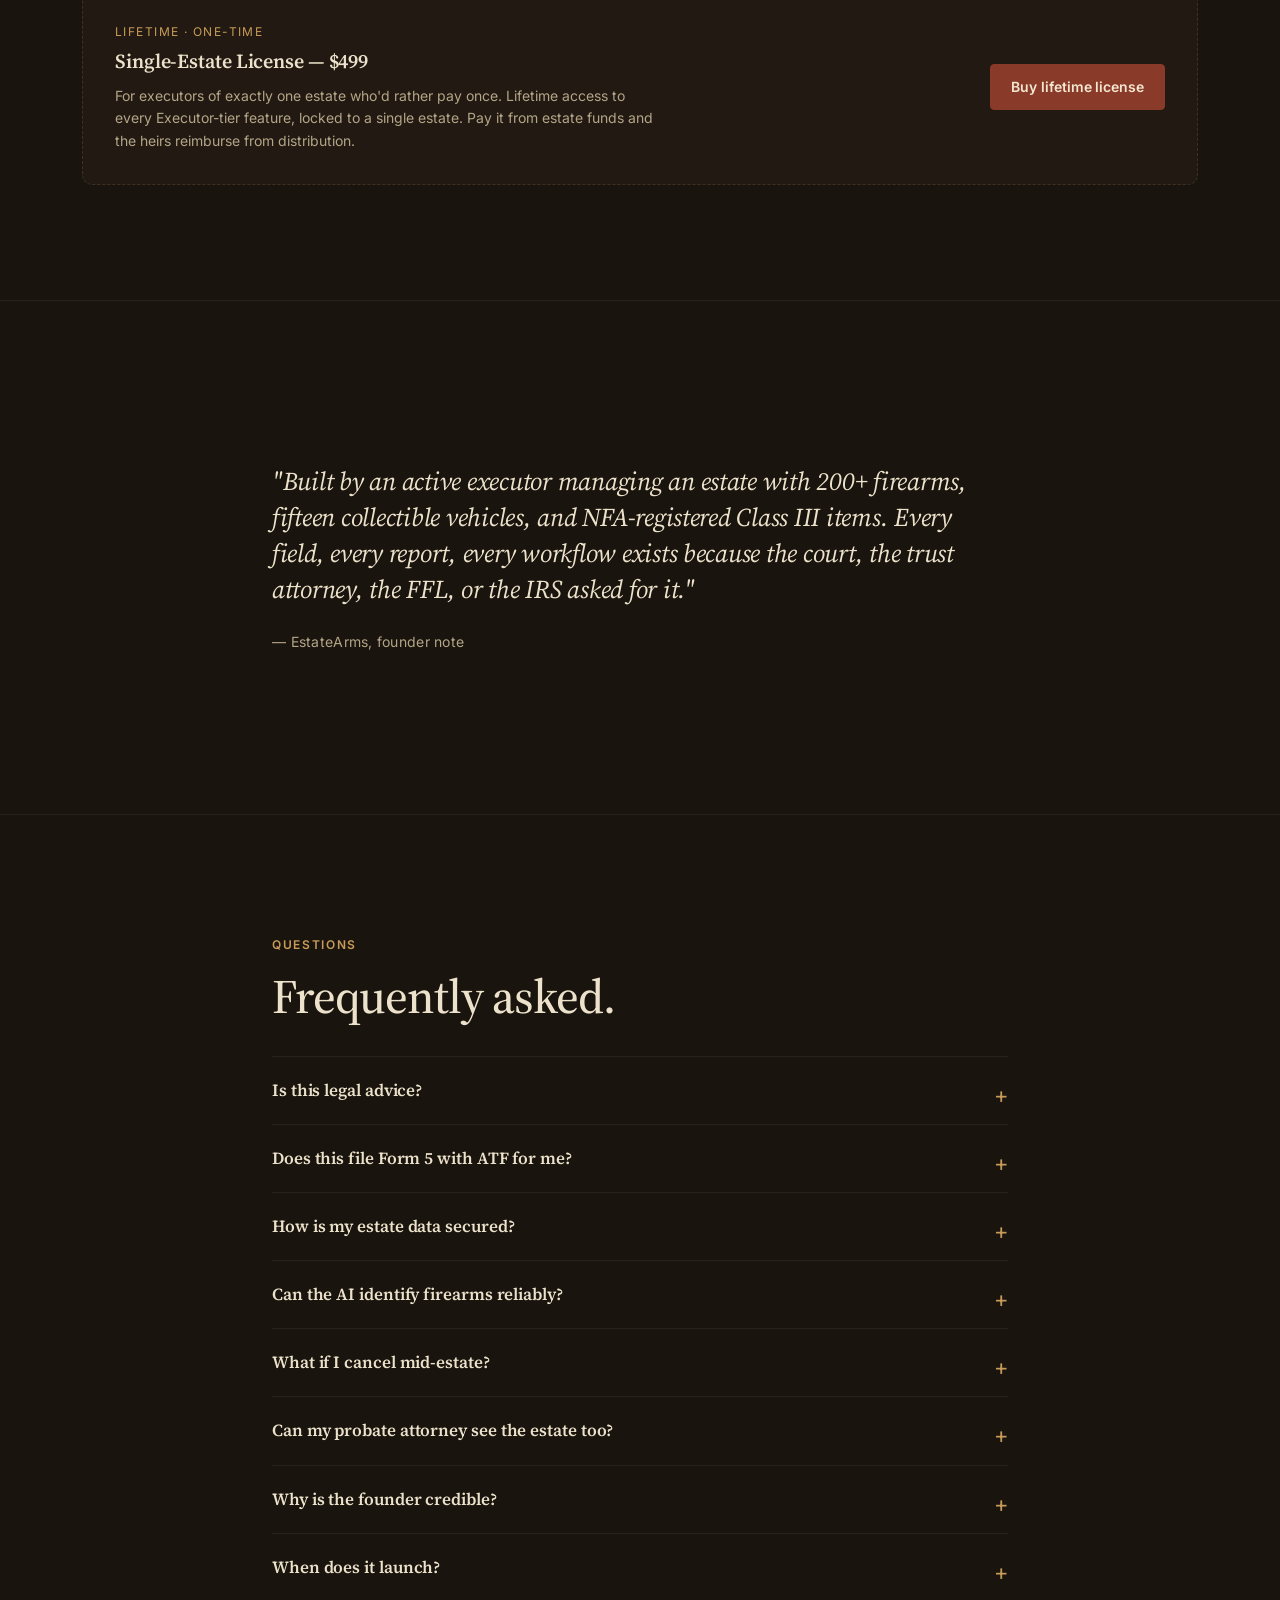
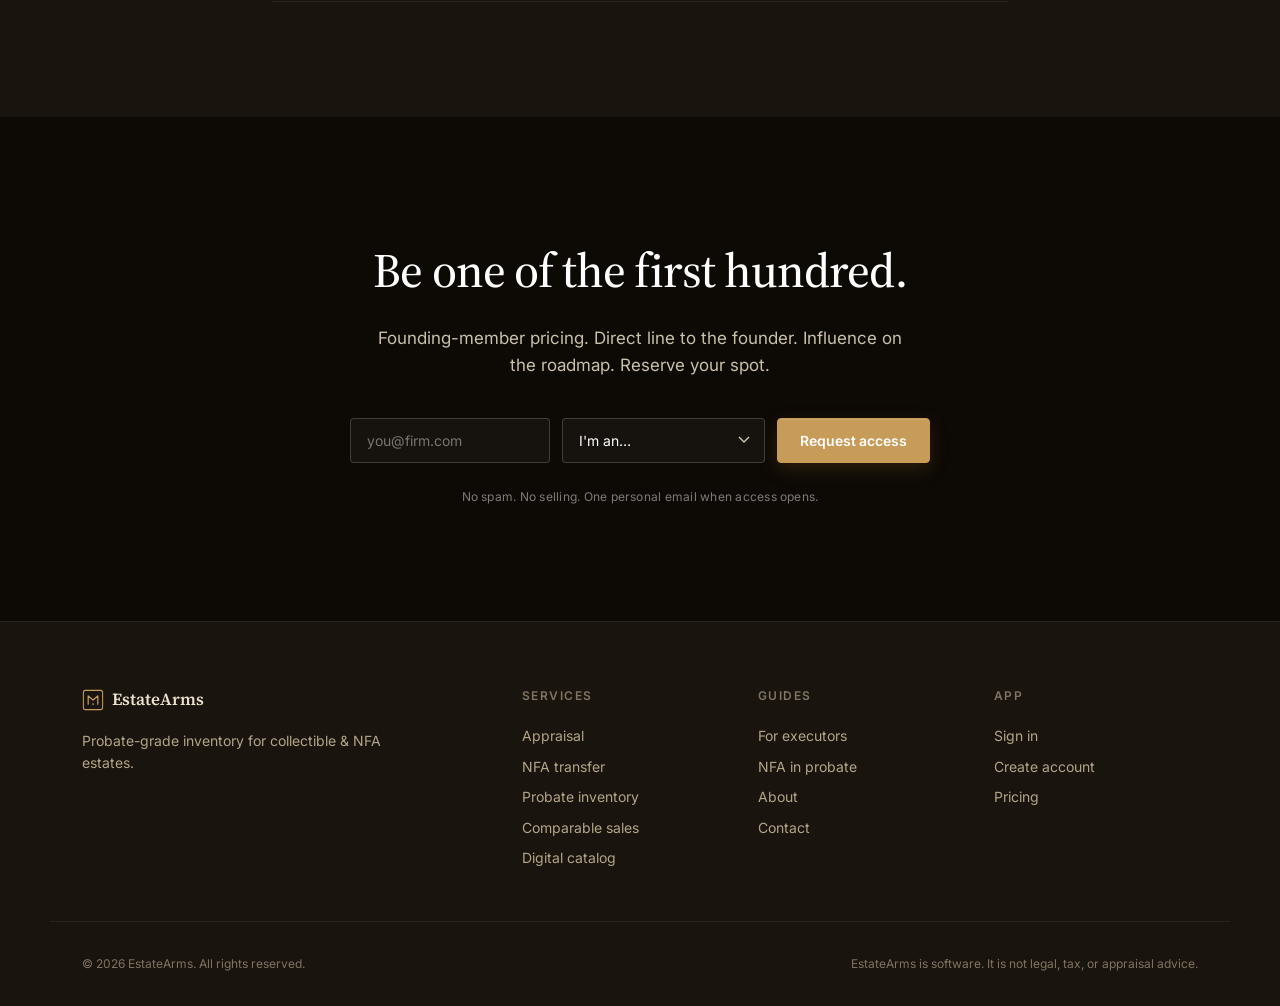
==== commit 15bead3b: "refactor(site): warm walnut palette + working tabs - Color shift: bright parchment palette → deep wa" ====
--- a/index.html
+++ b/index.html
@@ -29,11 +29,11 @@
       <span>EstateArms</span>
     </a>
     <nav class="site-nav" aria-label="Primary">
-      <a href="/appraisal">Appraisal</a>
-      <a href="/nfa">NFA</a>
-      <a href="/executors">Executors</a>
+      <a href="appraisal.html">Appraisal</a>
+      <a href="nfa.html">NFA</a>
+      <a href="executors.html">Executors</a>
       <a href="#pricing">Pricing</a>
-      <a href="/about">About</a>
+      <a href="about.html">About</a>
     </nav>
     <a href="https://app.estatearms.com/#/auth" class="btn btn-primary btn-sm">Start free</a>
   </header>
@@ -402,18 +402,18 @@
       </div>
       <div>
         <h4>Services</h4>
-        <a href="/appraisal">Appraisal</a>
-        <a href="/nfa">NFA transfer</a>
-        <a href="/inventory">Probate inventory</a>
-        <a href="/comparables">Comparable sales</a>
-        <a href="/catalog">Digital catalog</a>
+        <a href="appraisal.html">Appraisal</a>
+        <a href="nfa.html">NFA transfer</a>
+        <a href="inventory.html">Probate inventory</a>
+        <a href="comparables.html">Comparable sales</a>
+        <a href="catalog.html">Digital catalog</a>
       </div>
       <div>
         <h4>Guides</h4>
-        <a href="/executors">For executors</a>
-        <a href="/nfa-probate">NFA in probate</a>
-        <a href="/about">About</a>
-        <a href="/contact">Contact</a>
+        <a href="executors.html">For executors</a>
+        <a href="nfa-probate.html">NFA in probate</a>
+        <a href="about.html">About</a>
+        <a href="contact.html">Contact</a>
       </div>
       <div>
         <h4>App</h4>
--- a/styles.css
+++ b/styles.css
@@ -1,17 +1,19 @@
 /* ───────────────────────── Tokens ───────────────────────── */
 :root {
-  /* Color: institutional / probate-grade. Deep navy + warm brass accent. */
-  --bg: #f7f4ee;          /* warm off-white parchment */
-  --bg-elev: #ffffff;
-  --bg-dark: #0e1622;     /* deep navy near-black */
-  --ink: #131820;         /* primary text */
-  --ink-muted: #4a525e;
-  --ink-faint: #7a808a;
-  --rule: #d9d2c5;        /* warm rule line */
-  --rule-soft: #e8e2d5;
-  --accent: #8a6a2a;      /* aged brass */
-  --accent-2: #6b3a2c;    /* burgundy / walnut */
-  --accent-deep: #4d3a18;
+  /* Color: leather-bound study. Warm walnut surfaces, aged brass accents,
+     oxblood for emphasis. Deep enough to feel weighty and serious. */
+  --bg: #1a140e;          /* deep warm walnut */
+  --bg-elev: #221a12;     /* one notch lifted */
+  --bg-dark: #0d0905;     /* near-black warm */
+  --bg-paper: #2a2018;    /* card / panel surface */
+  --ink: #ece2cb;         /* warm parchment text */
+  --ink-muted: #b3a587;   /* muted parchment */
+  --ink-faint: #807460;   /* subtle labels */
+  --rule: rgba(199, 155, 88, 0.18);    /* warm brass rule */
+  --rule-soft: rgba(255, 240, 215, 0.06);
+  --accent: #c79b58;      /* aged brass — primary accent */
+  --accent-2: #d8b27a;    /* lighter brass — hover / links */
+  --accent-deep: #8a3a28; /* oxblood — emphasis */
 
   /* Type */
   --display: "Source Serif 4", "Source Serif Pro", "Iowan Old Style", Georgia, serif;
@@ -91,8 +93,8 @@
   align-items: center;
   gap: var(--space-6);
   padding: 14px clamp(16px, 4vw, 32px);
-  background: rgba(247, 244, 238, 0.85);
-  backdrop-filter: saturate(150%) blur(12px);
+  background: rgba(13, 9, 5, 0.78);
+  backdrop-filter: saturate(150%) blur(14px);
   border-bottom: 1px solid transparent;
   transition: border-color 0.3s ease, box-shadow 0.3s ease;
 }
@@ -144,44 +146,47 @@
 .btn-block { width: 100%; }
 
 .btn-primary {
-  background: var(--ink);
-  color: var(--bg);
-  border-color: var(--ink);
+  background: var(--accent);
+  color: #1a140e;
+  border-color: var(--accent);
+  box-shadow: 0 1px 0 rgba(255, 230, 180, 0.15) inset, 0 6px 18px rgba(138, 100, 40, 0.25);
 }
 .btn-primary:hover {
-  background: var(--accent-deep);
-  border-color: var(--accent-deep);
+  background: var(--accent-2);
+  border-color: var(--accent-2);
+  transform: translateY(-1px);
 }
 .btn-outline {
   background: transparent;
   color: var(--ink);
-  border-color: var(--ink);
+  border-color: var(--accent);
 }
 .btn-outline:hover {
-  background: var(--ink);
-  color: var(--bg);
+  background: var(--accent);
+  color: #1a140e;
 }
 .btn-ghost {
   background: transparent;
-  color: var(--ink);
+  color: var(--ink-muted);
   border-color: transparent;
 }
-.btn-ghost:hover { color: var(--accent-deep); }
+.btn-ghost:hover { color: var(--accent-2); }
 .btn-secondary {
-  background: var(--accent);
-  color: #fff;
-  border-color: var(--accent);
+  background: var(--accent-deep);
+  color: #f3e7d2;
+  border-color: var(--accent-deep);
 }
 .btn-secondary:hover {
-  background: var(--accent-deep);
-  border-color: var(--accent-deep);
+  background: #a04632;
+  border-color: #a04632;
 }
 
 /* ───────────────────────── Hero ───────────────────────── */
 .hero {
   padding: clamp(var(--space-16), 11vw, var(--space-32)) 0 clamp(var(--space-12), 8vw, var(--space-24));
   background:
-    radial-gradient(ellipse 80% 60% at 50% 0%, rgba(138, 106, 42, 0.08), transparent 60%),
+    radial-gradient(ellipse 90% 70% at 50% 0%, rgba(199, 155, 88, 0.16), transparent 65%),
+    radial-gradient(ellipse 50% 40% at 80% 100%, rgba(138, 58, 40, 0.10), transparent 70%),
     var(--bg);
 }
 .eyebrow {
@@ -194,7 +199,7 @@
   font-size: var(--text-xs);
   letter-spacing: 0.02em;
   color: var(--ink-muted);
-  background: rgba(255, 255, 255, 0.6);
+  background: rgba(255, 240, 215, 0.04);
   margin-bottom: var(--space-8);
 }
 .eyebrow-dot {
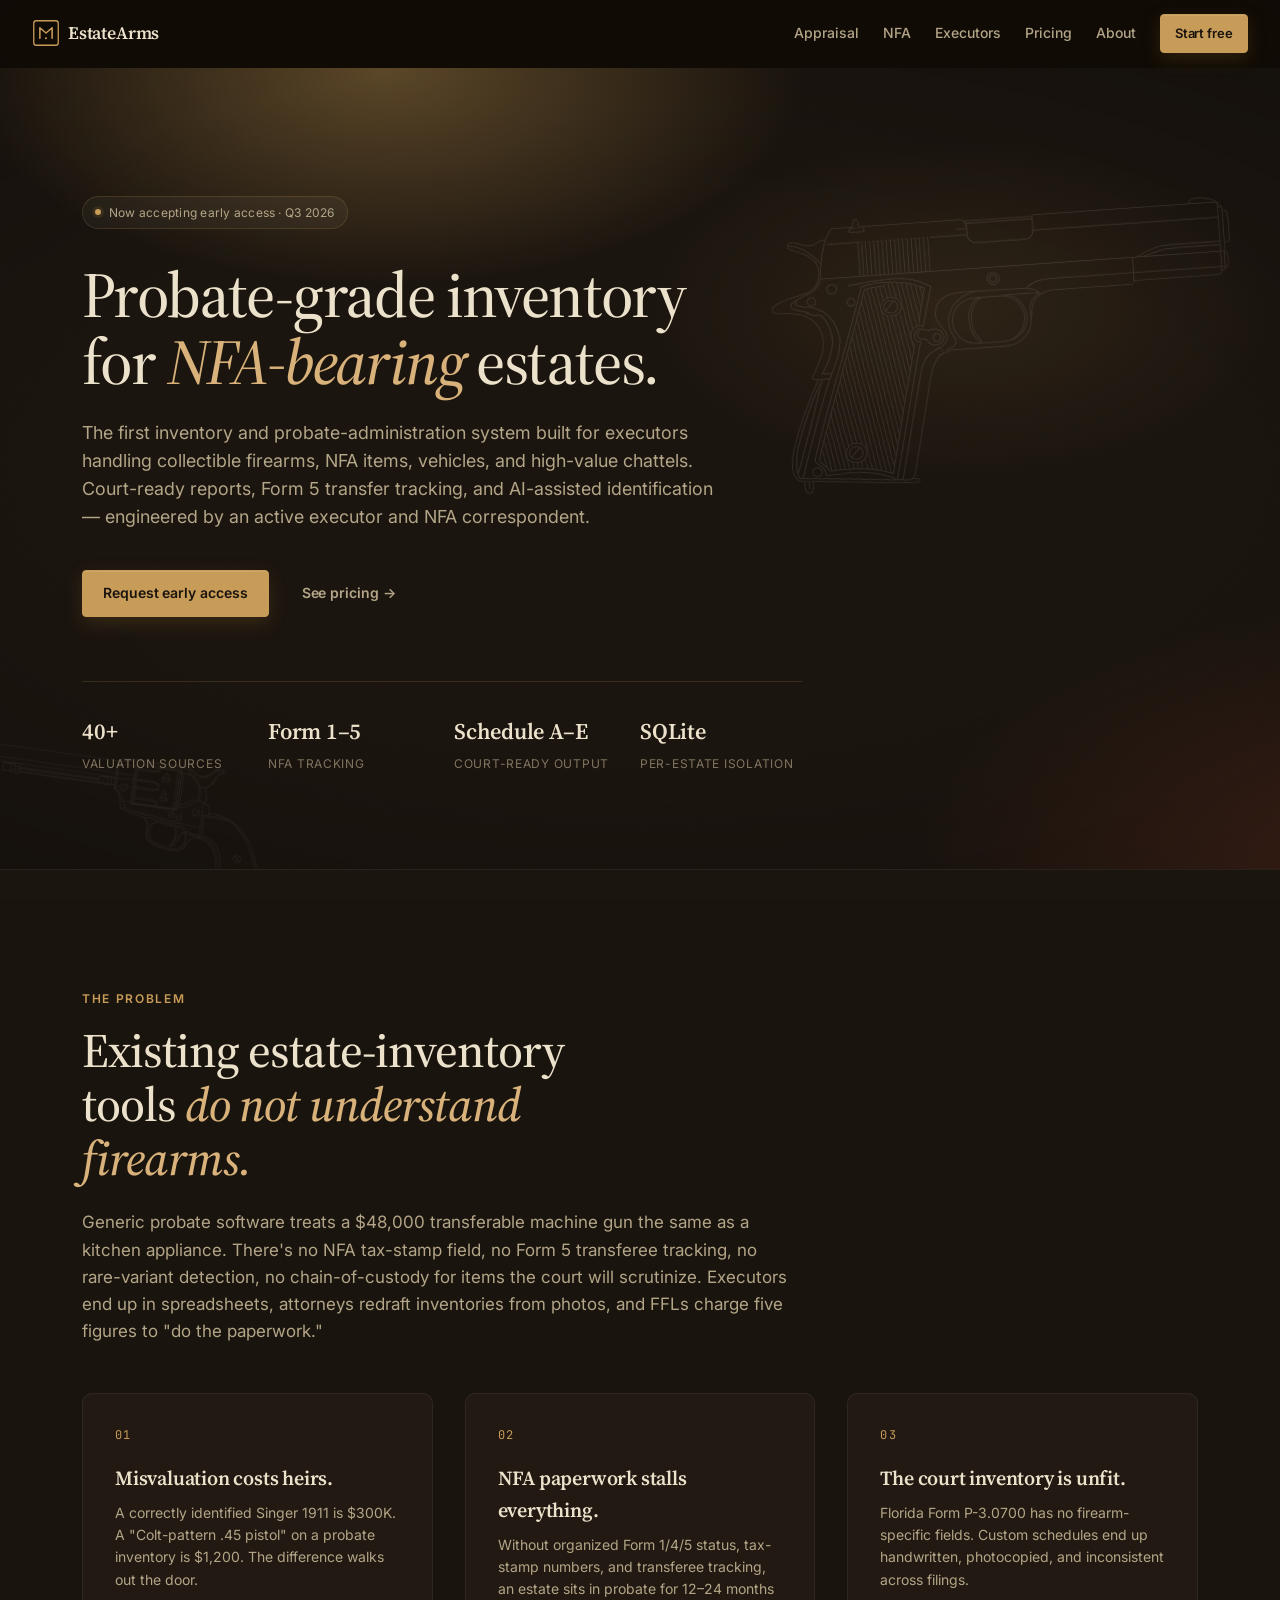
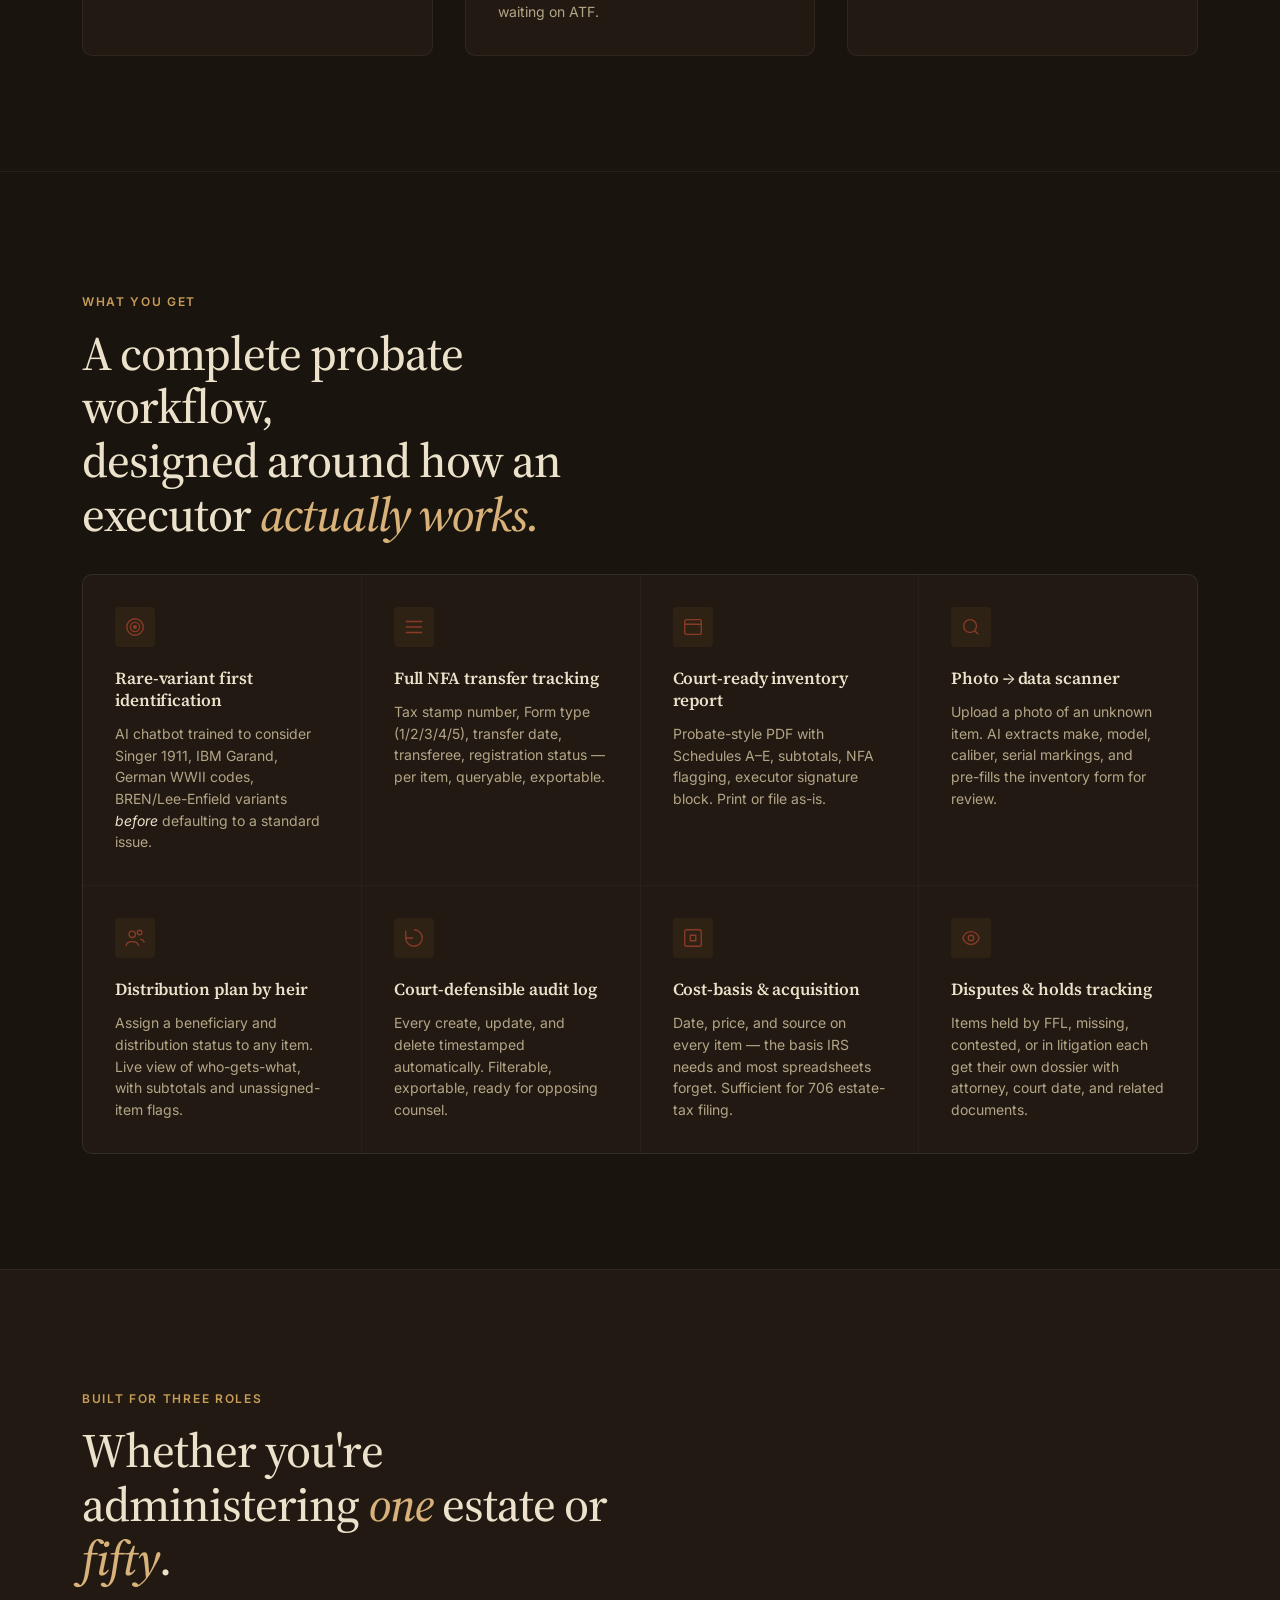
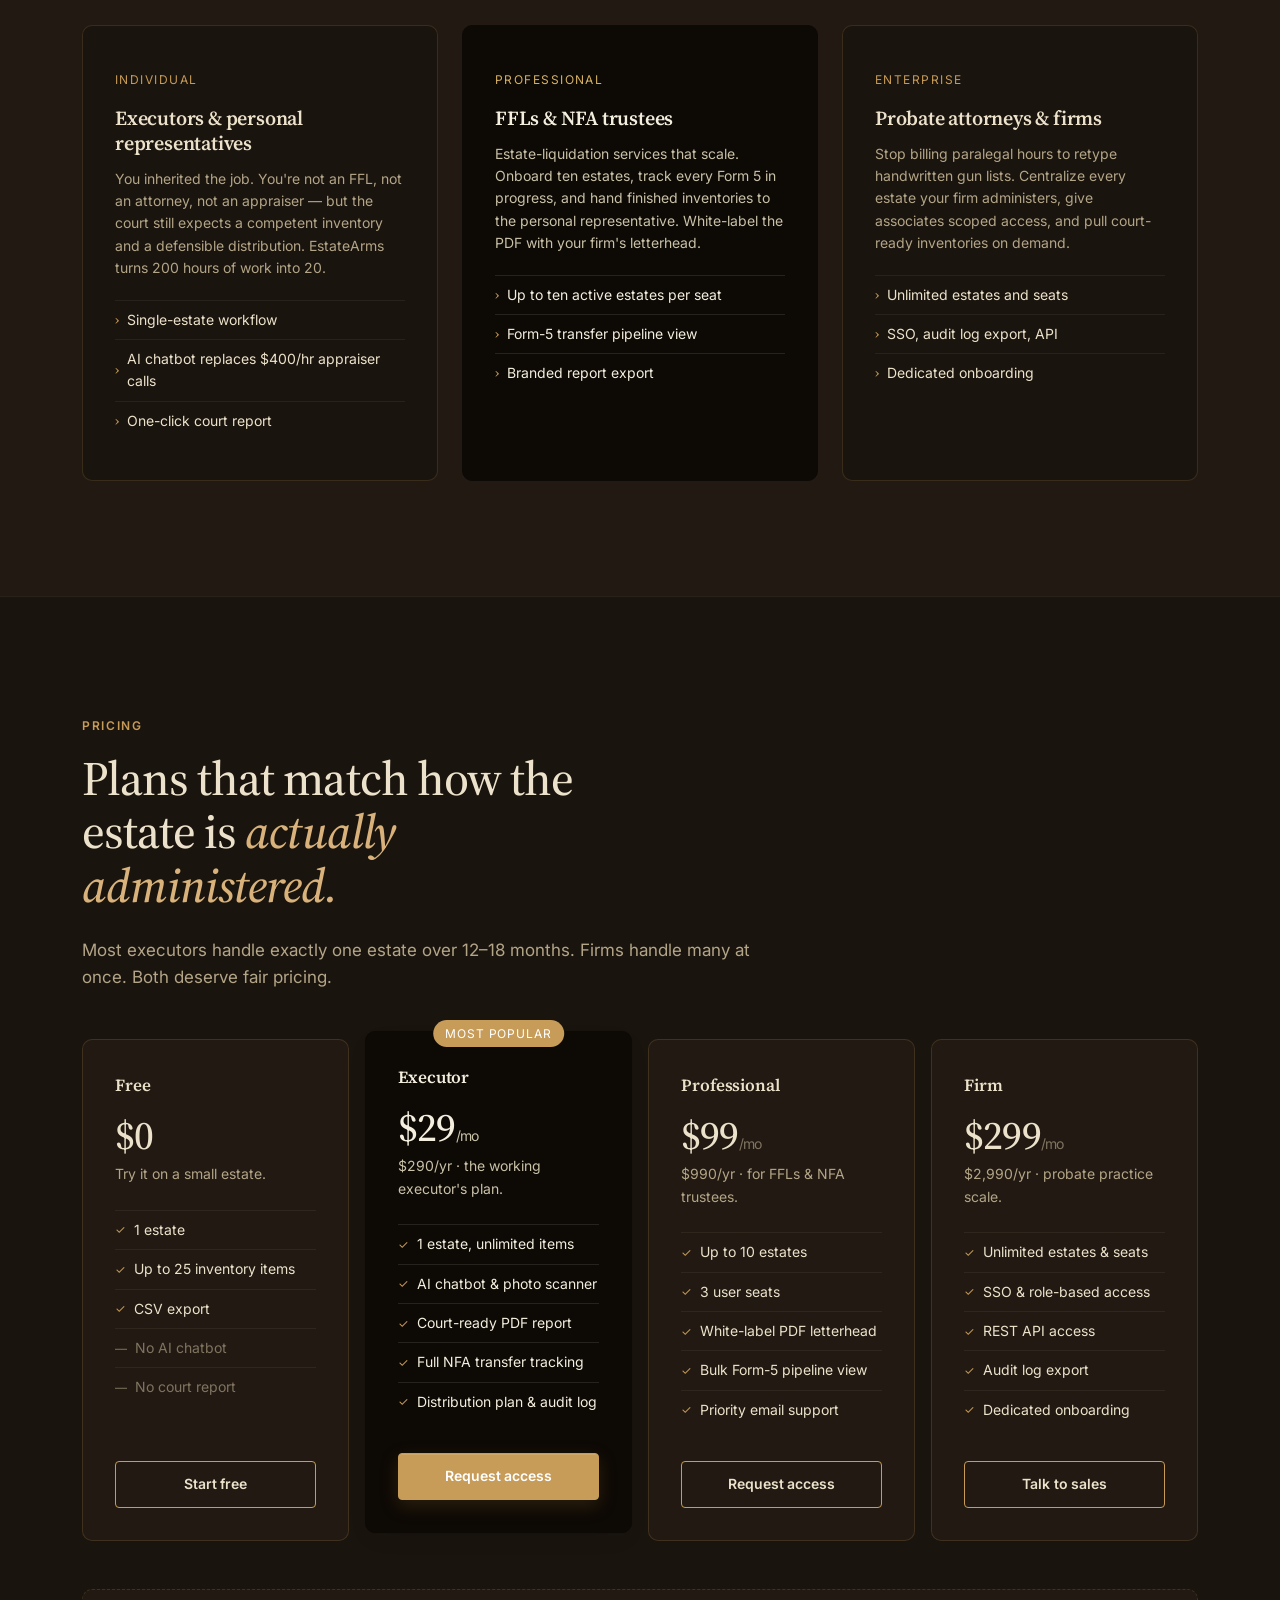
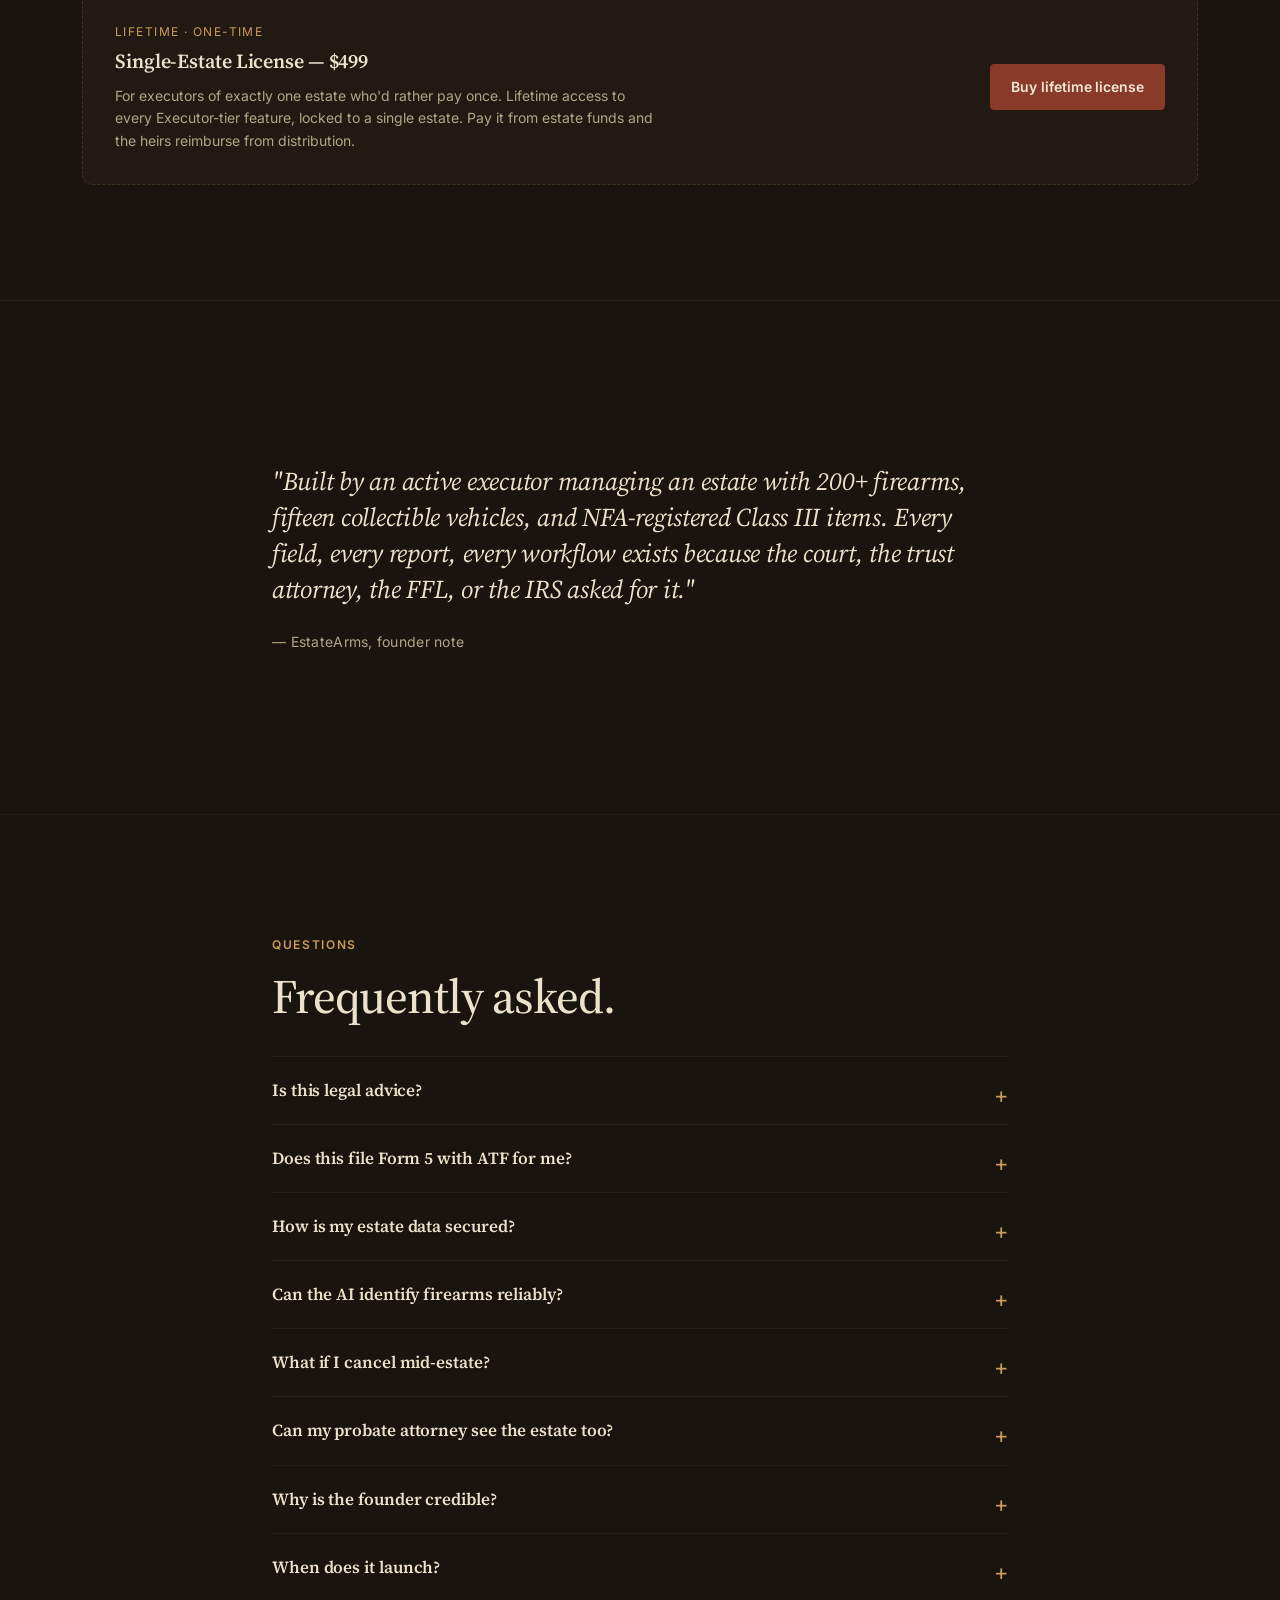
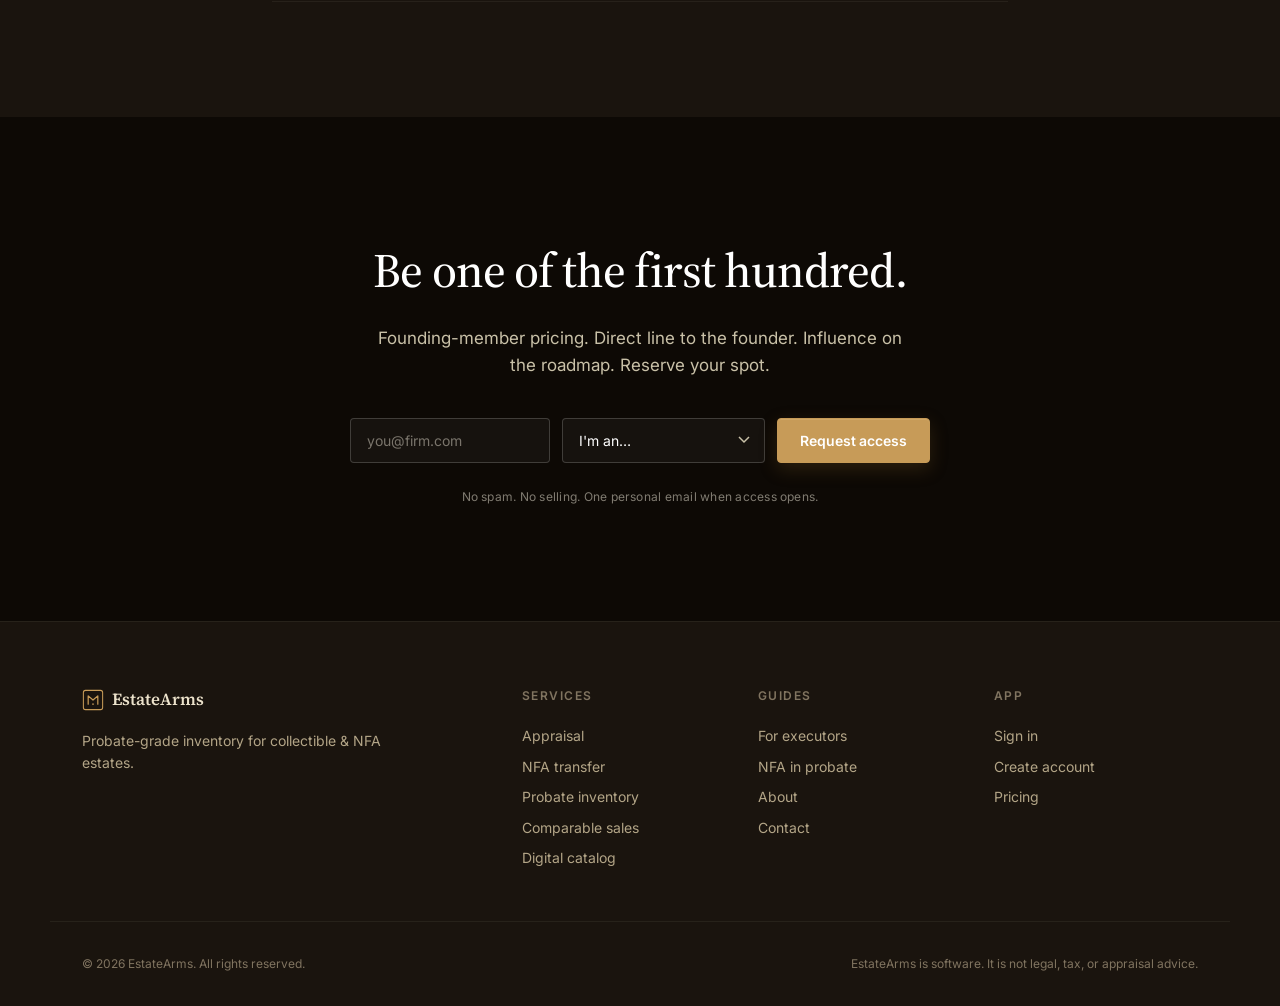
==== commit c6110cc6: "style: faint firearm schematic overlays in hero Adds three transparent-background line-art schematic" ====
--- a/index.html
+++ b/index.html
@@ -41,6 +41,8 @@
   <main id="top">
     <!-- Hero -->
     <section class="hero">
+      <img src="schematic-pistol.png" alt="" aria-hidden="true" class="hero-deco hero-deco--pistol" />
+      <img src="schematic-revolver.png" alt="" aria-hidden="true" class="hero-deco hero-deco--revolver" />
       <div class="container">
         <div class="eyebrow">
           <span class="eyebrow-dot"></span>
--- a/styles.css
+++ b/styles.css
@@ -1,3 +1,28 @@
+/* ───────────────────────── Page surface ─────────────────────────
+   Soft warm-light pools at top and bottom-right (like an overhead lamp
+   and a far wall sconce) plus a fine grain that scrolls with the page —
+   gives the dark walnut surface tactile depth. */
+html { background: #1a140e; }
+body {
+  background:
+    radial-gradient(ellipse 90% 50% at 50% -10%, rgba(199, 155, 88, 0.12), transparent 65%) fixed,
+    radial-gradient(ellipse 60% 50% at 100% 110%, rgba(138, 58, 40, 0.10), transparent 70%) fixed,
+    radial-gradient(ellipse 50% 40% at 0% 50%, rgba(78, 50, 28, 0.10), transparent 75%) fixed;
+  background-color: #1a140e;
+  position: relative;
+}
+body::before {
+  content: '';
+  position: fixed;
+  inset: 0;
+  pointer-events: none;
+  z-index: 0;
+  background-image: url("data:image/svg+xml;utf8,<svg xmlns='http://www.w3.org/2000/svg' width='220' height='220'><filter id='n'><feTurbulence type='fractalNoise' baseFrequency='0.9' numOctaves='2' stitchTiles='stitch'/><feColorMatrix values='0 0 0 0 0.95  0 0 0 0 0.85  0 0 0 0 0.70  0 0 0 0.55 0'/></filter><rect width='100%' height='100%' filter='url(%23n)'/></svg>");
+  opacity: 0.06;
+  mix-blend-mode: overlay;
+}
+.site-header, main, footer { position: relative; z-index: 1; }
+
 /* ───────────────────────── Tokens ───────────────────────── */
 :root {
   /* Color: leather-bound study. Warm walnut surfaces, aged brass accents,
@@ -183,11 +208,63 @@
 
 /* ───────────────────────── Hero ───────────────────────── */
 .hero {
+  position: relative;
+  isolation: isolate;
   padding: clamp(var(--space-16), 11vw, var(--space-32)) 0 clamp(var(--space-12), 8vw, var(--space-24));
   background:
-    radial-gradient(ellipse 90% 70% at 50% 0%, rgba(199, 155, 88, 0.16), transparent 65%),
-    radial-gradient(ellipse 50% 40% at 80% 100%, rgba(138, 58, 40, 0.10), transparent 70%),
+    /* overhead brass lamp — strong, off-center */
+    radial-gradient(ellipse 55% 45% at 30% 0%, rgba(225, 175, 95, 0.32), transparent 60%),
+    /* far-corner oxblood sconce */
+    radial-gradient(ellipse 65% 55% at 110% 100%, rgba(170, 70, 50, 0.22), transparent 60%),
+    /* secondary warm glow */
+    radial-gradient(ellipse 35% 30% at 75% 30%, rgba(199, 155, 88, 0.10), transparent 70%),
+    /* edge vignette — darken corners */
+    radial-gradient(ellipse 120% 90% at 50% 50%, transparent 38%, rgba(6, 4, 2, 0.55) 100%),
     var(--bg);
+  overflow: hidden;
+}
+/* Faint firearm schematics drifting in the hero negative space.
+   Inverted from black-on-transparent line art to warm cream-on-walnut
+   via filter. Very low opacity — felt, not seen. */
+.hero-deco {
+  position: absolute;
+  pointer-events: none;
+  user-select: none;
+  z-index: -1;
+  filter: invert(1) brightness(1.6) sepia(0.3) hue-rotate(345deg) saturate(0.8);
+  mix-blend-mode: screen;
+}
+.hero-deco--pistol {
+  /* large pistol drifting through the right side of the hero */
+  top: 8%;
+  right: -6%;
+  width: clamp(420px, 52vw, 780px);
+  opacity: 0.09;
+  transform: rotate(-4deg);
+}
+.hero-deco--revolver {
+  /* smaller revolver low-left, ghosted further */
+  bottom: -8%;
+  left: -4%;
+  width: clamp(260px, 28vw, 420px);
+  opacity: 0.05;
+  transform: rotate(8deg);
+}
+@media (max-width: 720px) {
+  /* on phones, hide the revolver and keep just one accent */
+  .hero-deco--revolver { display: none; }
+  .hero-deco--pistol { opacity: 0.06; right: -20%; }
+}
+
+.hero::before {
+  content: '';
+  position: absolute;
+  inset: 0;
+  pointer-events: none;
+  z-index: -1;
+  background-image: url("data:image/svg+xml;utf8,<svg xmlns='http://www.w3.org/2000/svg' width='220' height='220'><filter id='n'><feTurbulence type='fractalNoise' baseFrequency='0.85' numOctaves='2' stitchTiles='stitch'/><feColorMatrix values='0 0 0 0 0.95  0 0 0 0 0.85  0 0 0 0 0.70  0 0 0 0.8 0'/></filter><rect width='100%' height='100%' filter='url(%23n)'/></svg>");
+  opacity: 0.10;
+  mix-blend-mode: overlay;
 }
 .eyebrow {
   display: inline-flex;
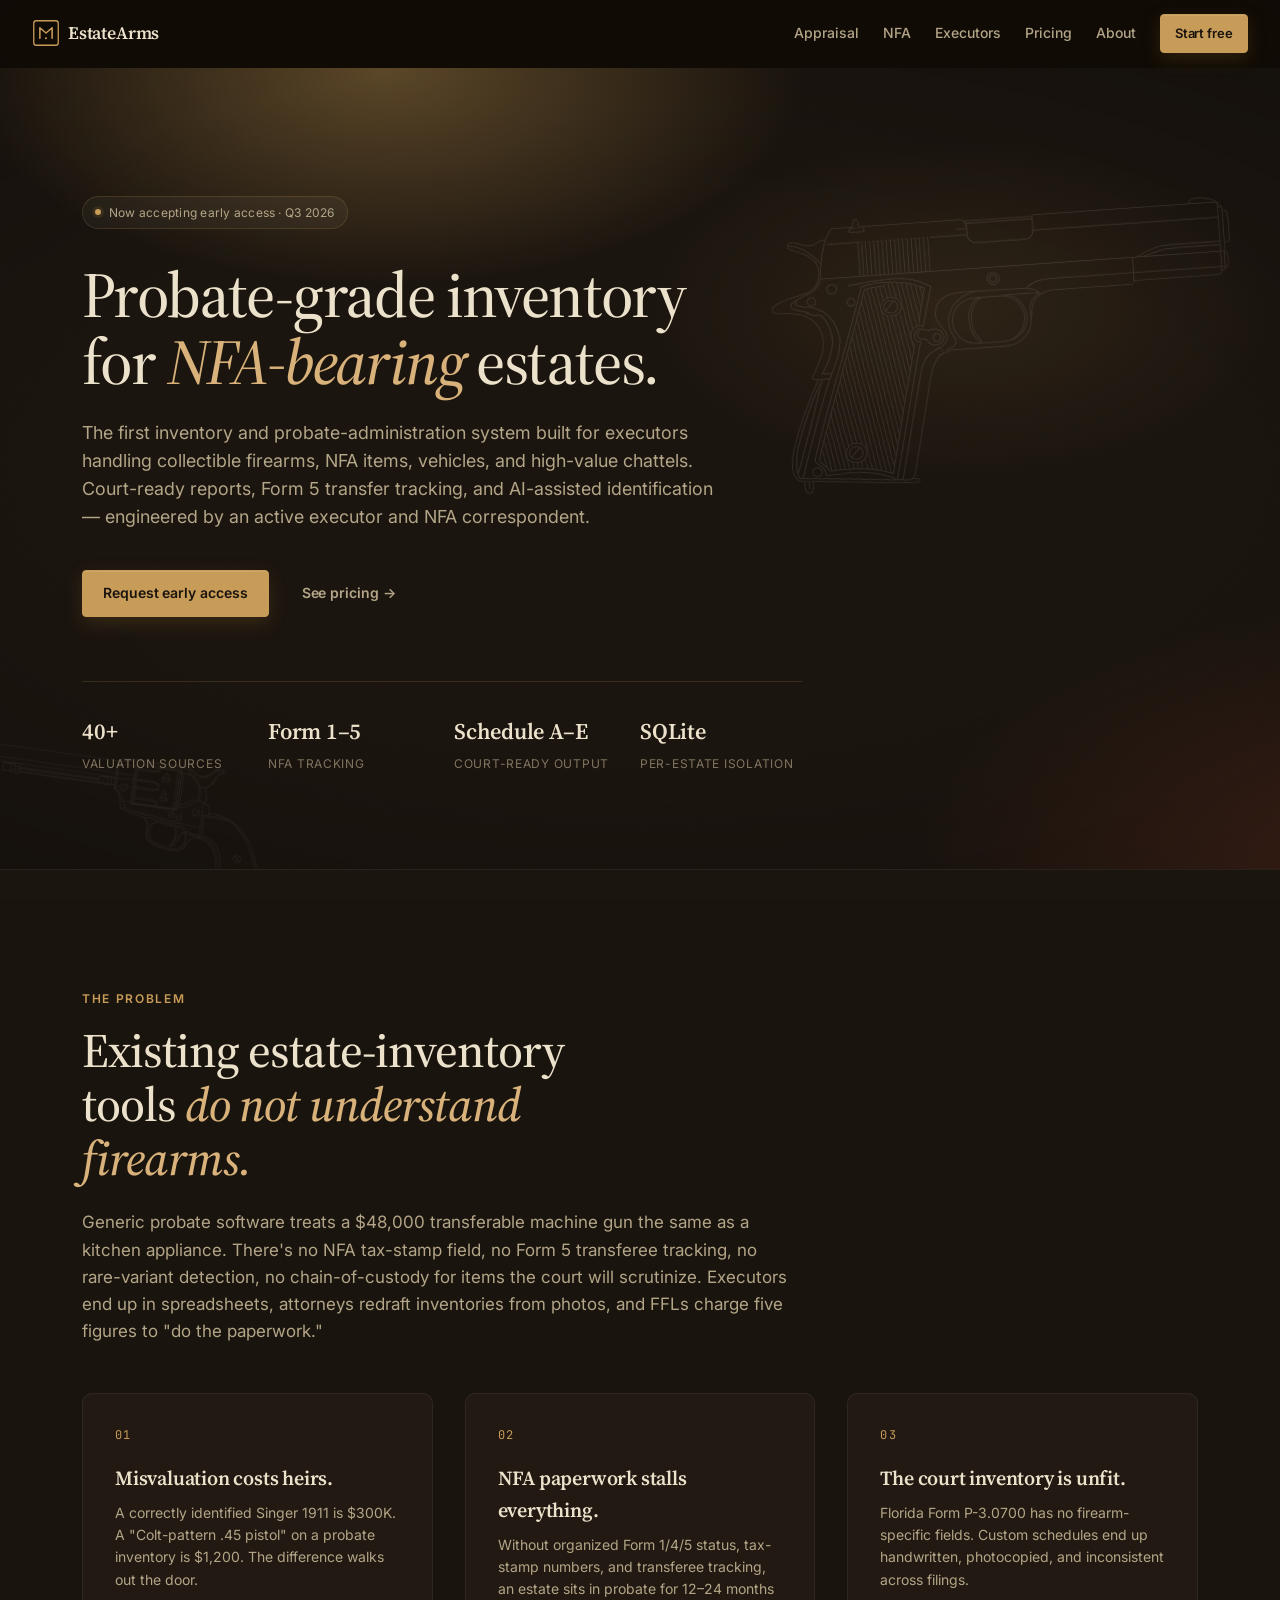
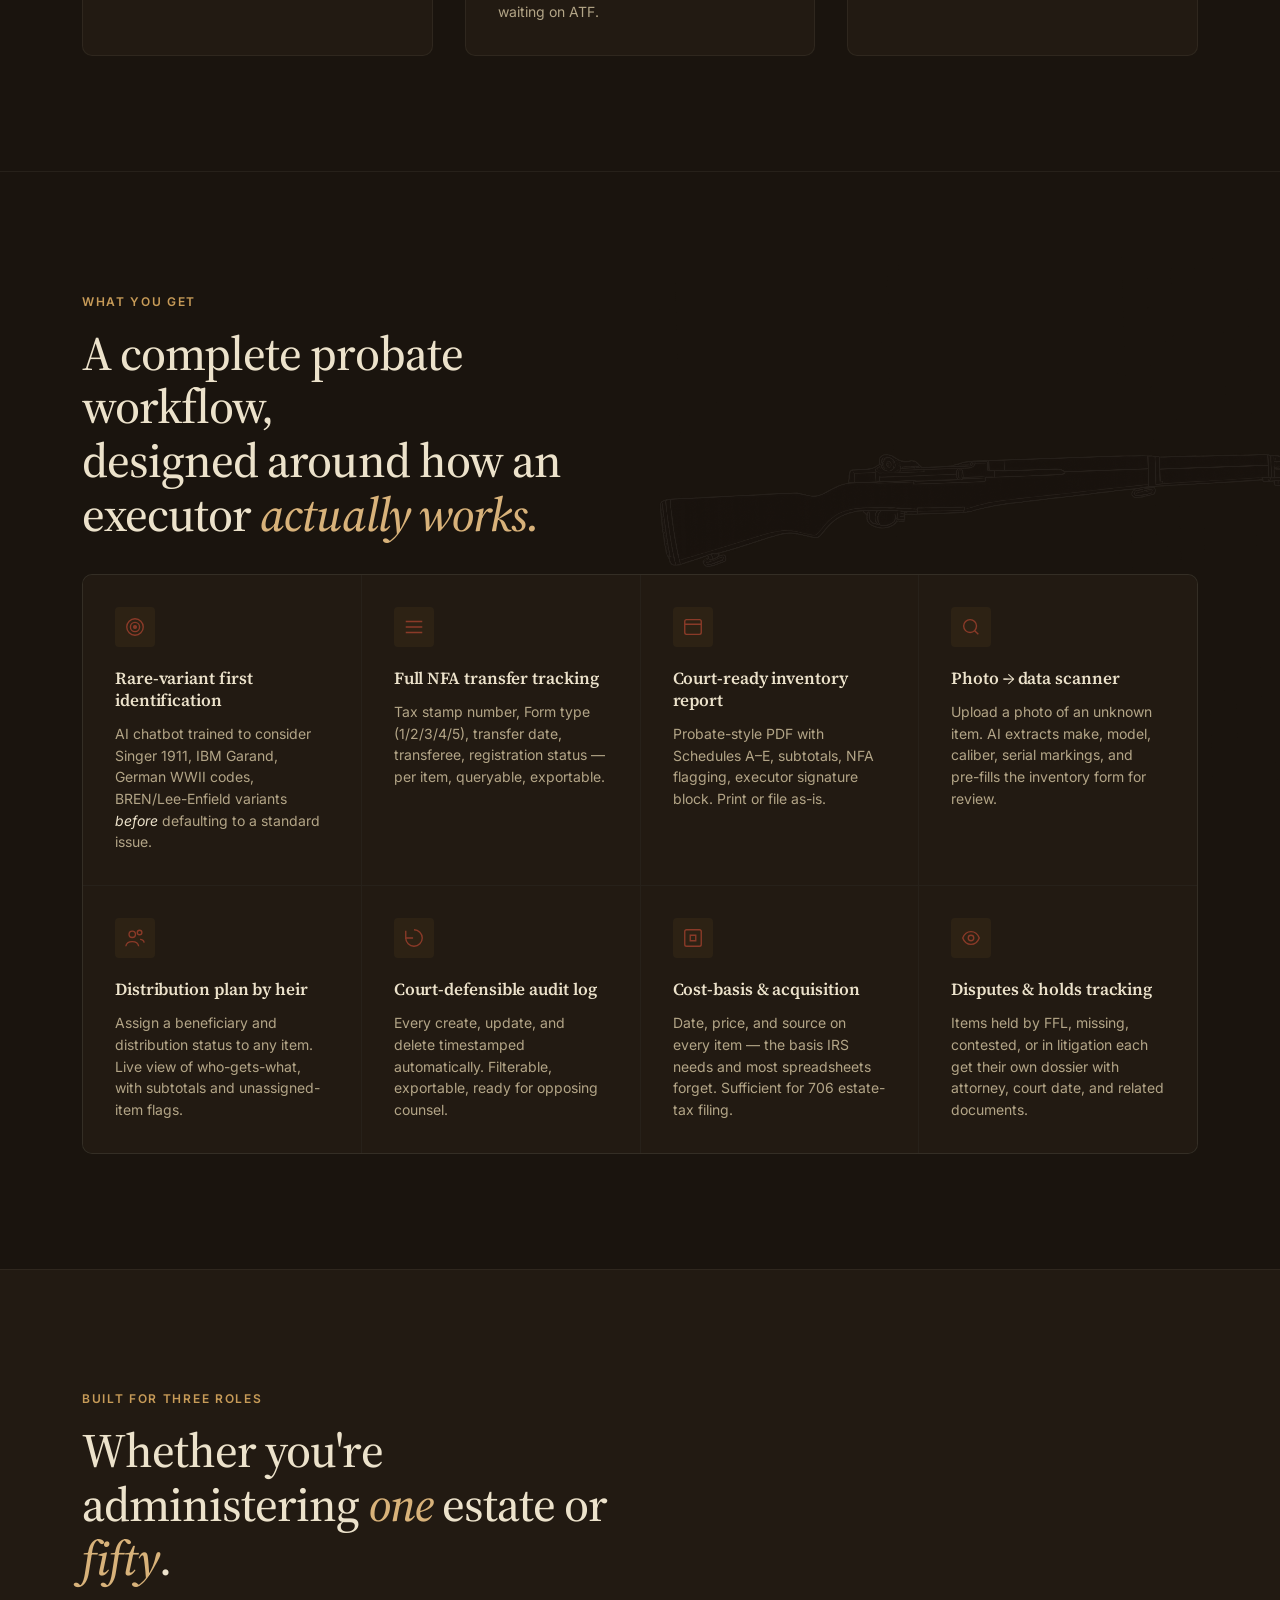
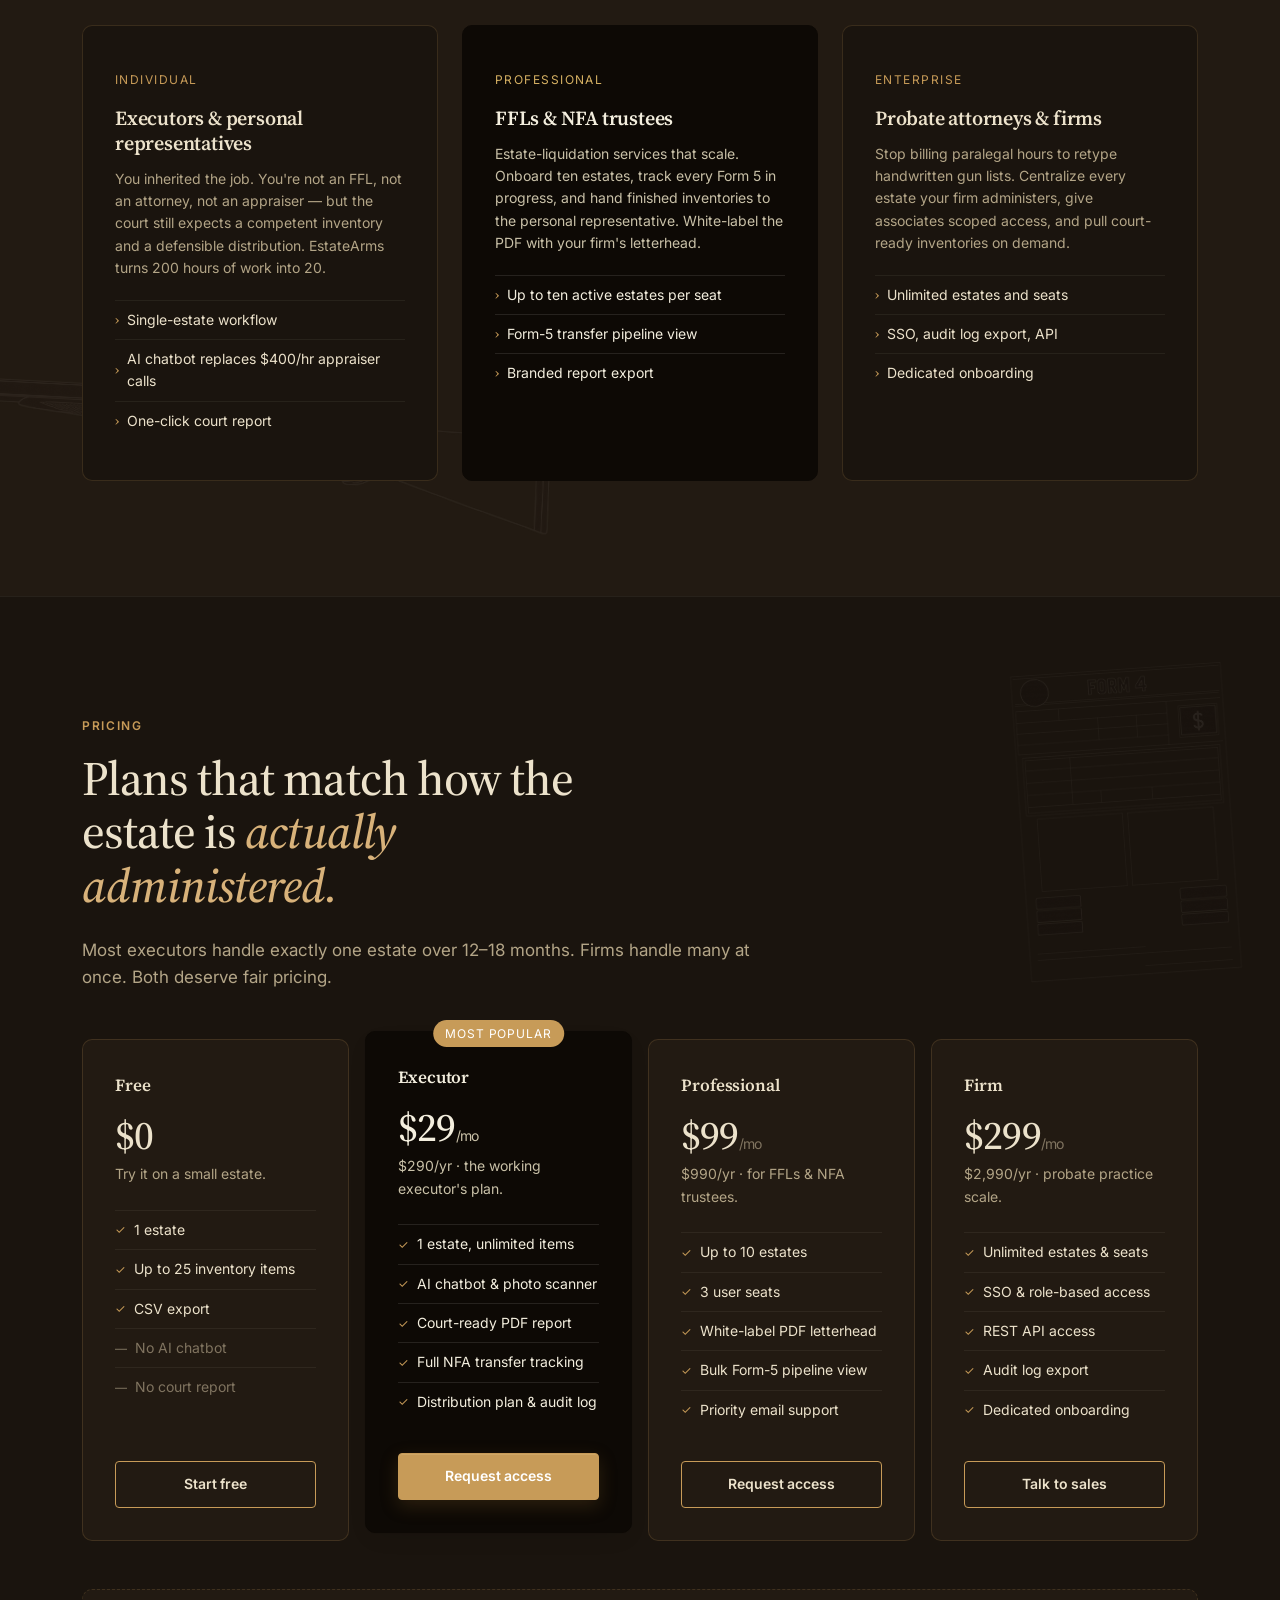
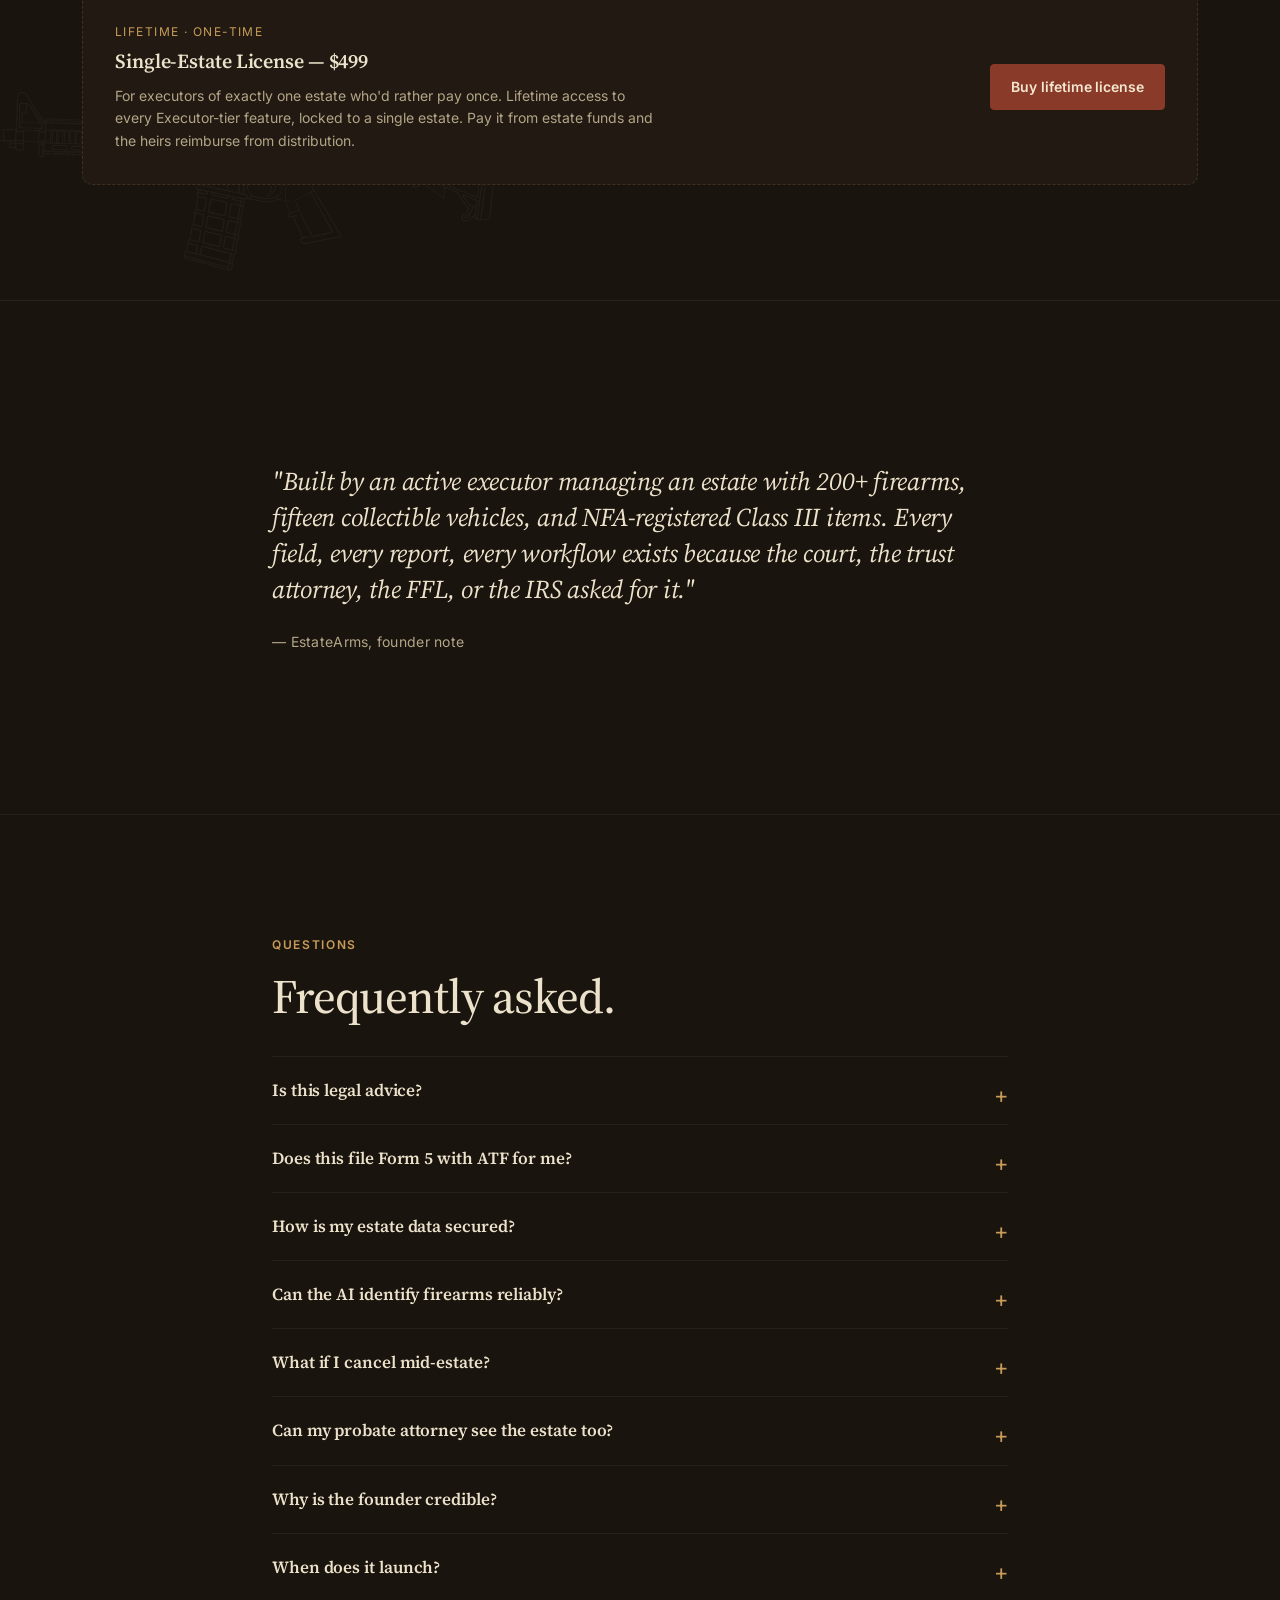
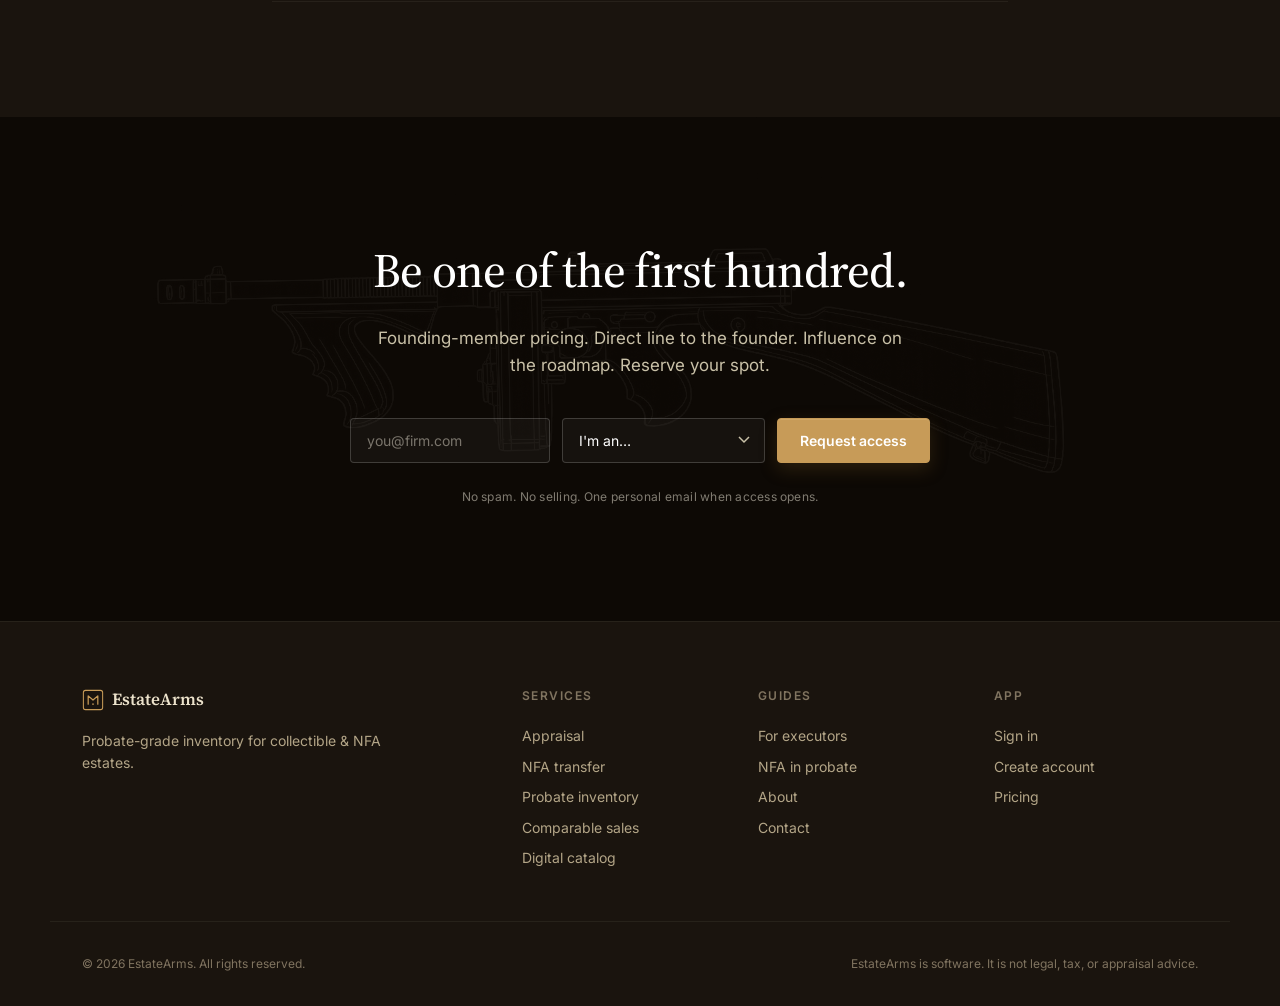
==== commit 02ea495c: "style: schematic decorations on every page + 4 home sections Adds 8 more schematics (Thompson SMG, M" ====
--- a/index.html
+++ b/index.html
@@ -107,6 +107,10 @@
 
     <!-- Features -->
     <section class="section features" id="features">
+      <div class="section-deco">
+        <img src="schematic-garand.png" alt="" aria-hidden="true"
+             style="top:8%; right:-12%; width:62vw; max-width:920px; opacity:0.05; transform:rotate(-2deg);" />
+      </div>
       <div class="container">
         <div class="section-eyebrow">What you get</div>
         <h2 class="section-title">
@@ -183,6 +187,10 @@
 
     <!-- Audiences -->
     <section class="section audiences" id="audiences">
+      <div class="section-deco">
+        <img src="schematic-shotgun.png" alt="" aria-hidden="true"
+             style="bottom:-10%; left:-10%; width:55vw; max-width:780px; opacity:0.045; transform:rotate(3deg);" />
+      </div>
       <div class="container">
         <div class="section-eyebrow">Built for three roles</div>
         <h2 class="section-title">
@@ -228,6 +236,12 @@
 
     <!-- Pricing -->
     <section class="section pricing" id="pricing">
+      <div class="section-deco">
+        <img src="schematic-form4.png" alt="" aria-hidden="true"
+             style="top:4%; right:3%; width:18vw; max-width:280px; opacity:0.06; transform:rotate(-4deg);" />
+        <img src="schematic-ar15.png" alt="" aria-hidden="true"
+             style="bottom:-8%; left:-8%; width:48vw; max-width:680px; opacity:0.04; transform:rotate(2deg);" />
+      </div>
       <div class="container">
         <div class="section-eyebrow">Pricing</div>
         <h2 class="section-title">
@@ -368,6 +382,10 @@
 
     <!-- Waitlist CTA -->
     <section class="section cta-band" id="waitlist">
+      <div class="section-deco">
+        <img src="schematic-thompson.png" alt="" aria-hidden="true"
+             style="top:50%; left:50%; width:80vw; max-width:1200px; opacity:0.04; transform:translate(-50%,-50%) rotate(-1deg);" />
+      </div>
       <div class="container narrow">
         <h2 class="cta-title">Be one of the first hundred.</h2>
         <p class="cta-lede">Founding-member pricing. Direct line to the founder. Influence on the roadmap. Reserve your spot.</p>
--- a/styles.css
+++ b/styles.css
@@ -1049,3 +1049,79 @@
   outline-offset: 1px;
   border-color: var(--accent);
 }
+
+/* ───────────────────────── Content-page decorations ─────────────────────────
+   Same visual treatment as the hero schematics but positioned within the
+   .article-hero block of each content page. Multiple variants for variety. */
+.article-hero { position: relative; isolation: isolate; overflow: hidden; }
+.article-body { position: relative; overflow: hidden; }
+
+.page-deco {
+  position: absolute;
+  pointer-events: none;
+  user-select: none;
+  z-index: -1;
+  filter: invert(1) brightness(1.6) sepia(0.3) hue-rotate(345deg) saturate(0.8);
+  mix-blend-mode: screen;
+}
+/* Primary firearm decoration — large, right side of hero */
+.page-deco--primary {
+  top: 8%; right: -6%;
+  width: clamp(380px, 48vw, 700px);
+  opacity: 0.085;
+  transform: rotate(-4deg);
+}
+/* Secondary — smaller, ghosted further, lower-left */
+.page-deco--secondary {
+  bottom: -8%; left: -4%;
+  width: clamp(240px, 30vw, 420px);
+  opacity: 0.05;
+  transform: rotate(6deg);
+}
+/* Form blueprint — more compact, upper-right */
+.page-deco--form {
+  top: 4%; right: 3%;
+  width: clamp(180px, 20vw, 300px);
+  opacity: 0.08;
+  transform: rotate(-3deg);
+}
+/* Secondary form — bottom-left, smaller */
+.page-deco--form-secondary {
+  bottom: 5%; left: -2%;
+  width: clamp(140px, 16vw, 240px);
+  opacity: 0.06;
+  transform: rotate(5deg);
+}
+/* Long-rifle band — for horizontal accent across body sections */
+.page-deco--band {
+  bottom: -15%; right: -10%;
+  width: clamp(500px, 70vw, 1000px);
+  opacity: 0.045;
+  transform: rotate(-2deg);
+}
+
+@media (max-width: 720px) {
+  /* simplify on mobile — keep one primary, drop secondary */
+  .page-deco--secondary, .page-deco--form-secondary, .page-deco--band { display: none; }
+  .page-deco--primary { opacity: 0.06; right: -22%; }
+  .page-deco--form { opacity: 0.05; }
+}
+
+/* Mid-section drifters for the homepage — sit behind the audiences/pricing
+   sections via the section's own ::after */
+.section { position: relative; }
+.section-deco {
+  position: absolute;
+  inset: 0;
+  pointer-events: none;
+  z-index: 0;
+  overflow: hidden;
+}
+.section-deco img {
+  position: absolute;
+  filter: invert(1) brightness(1.6) sepia(0.3) hue-rotate(345deg) saturate(0.8);
+  mix-blend-mode: screen;
+  pointer-events: none;
+  user-select: none;
+}
+.section > .container { position: relative; z-index: 1; }
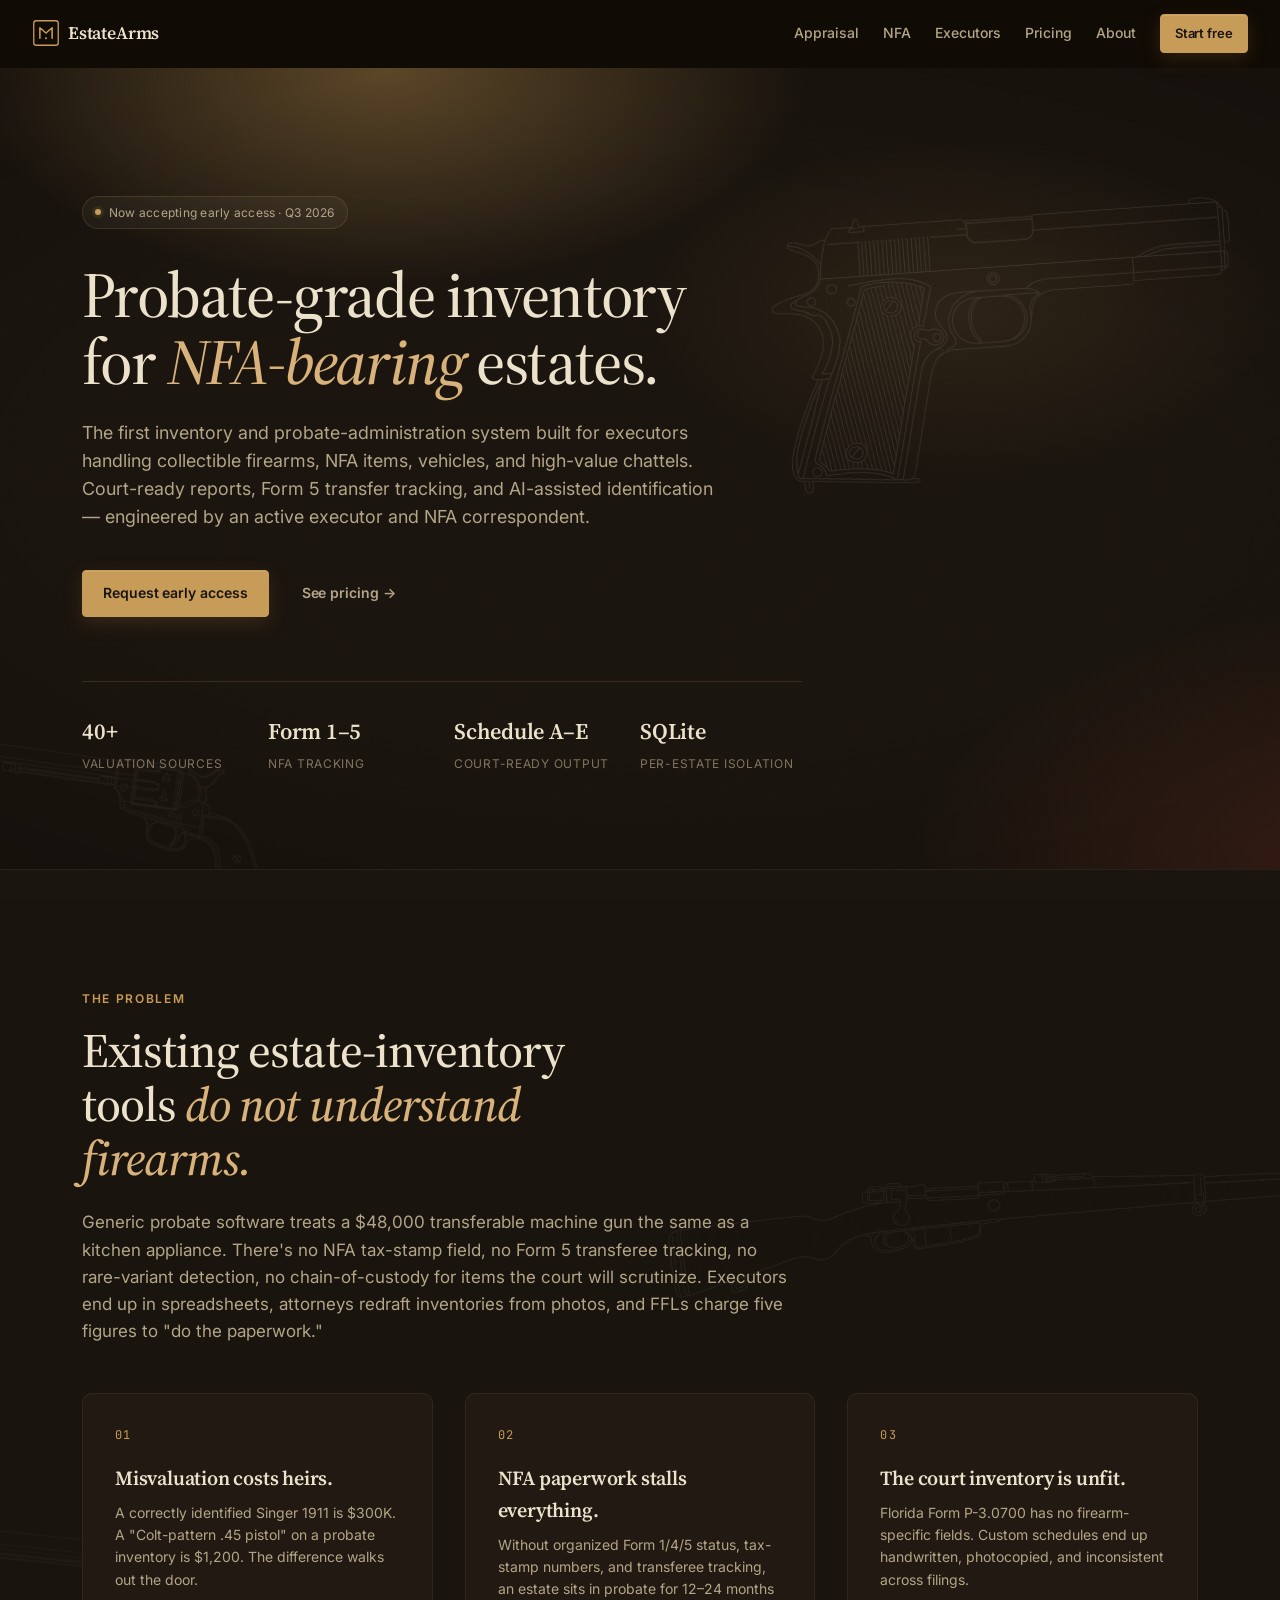
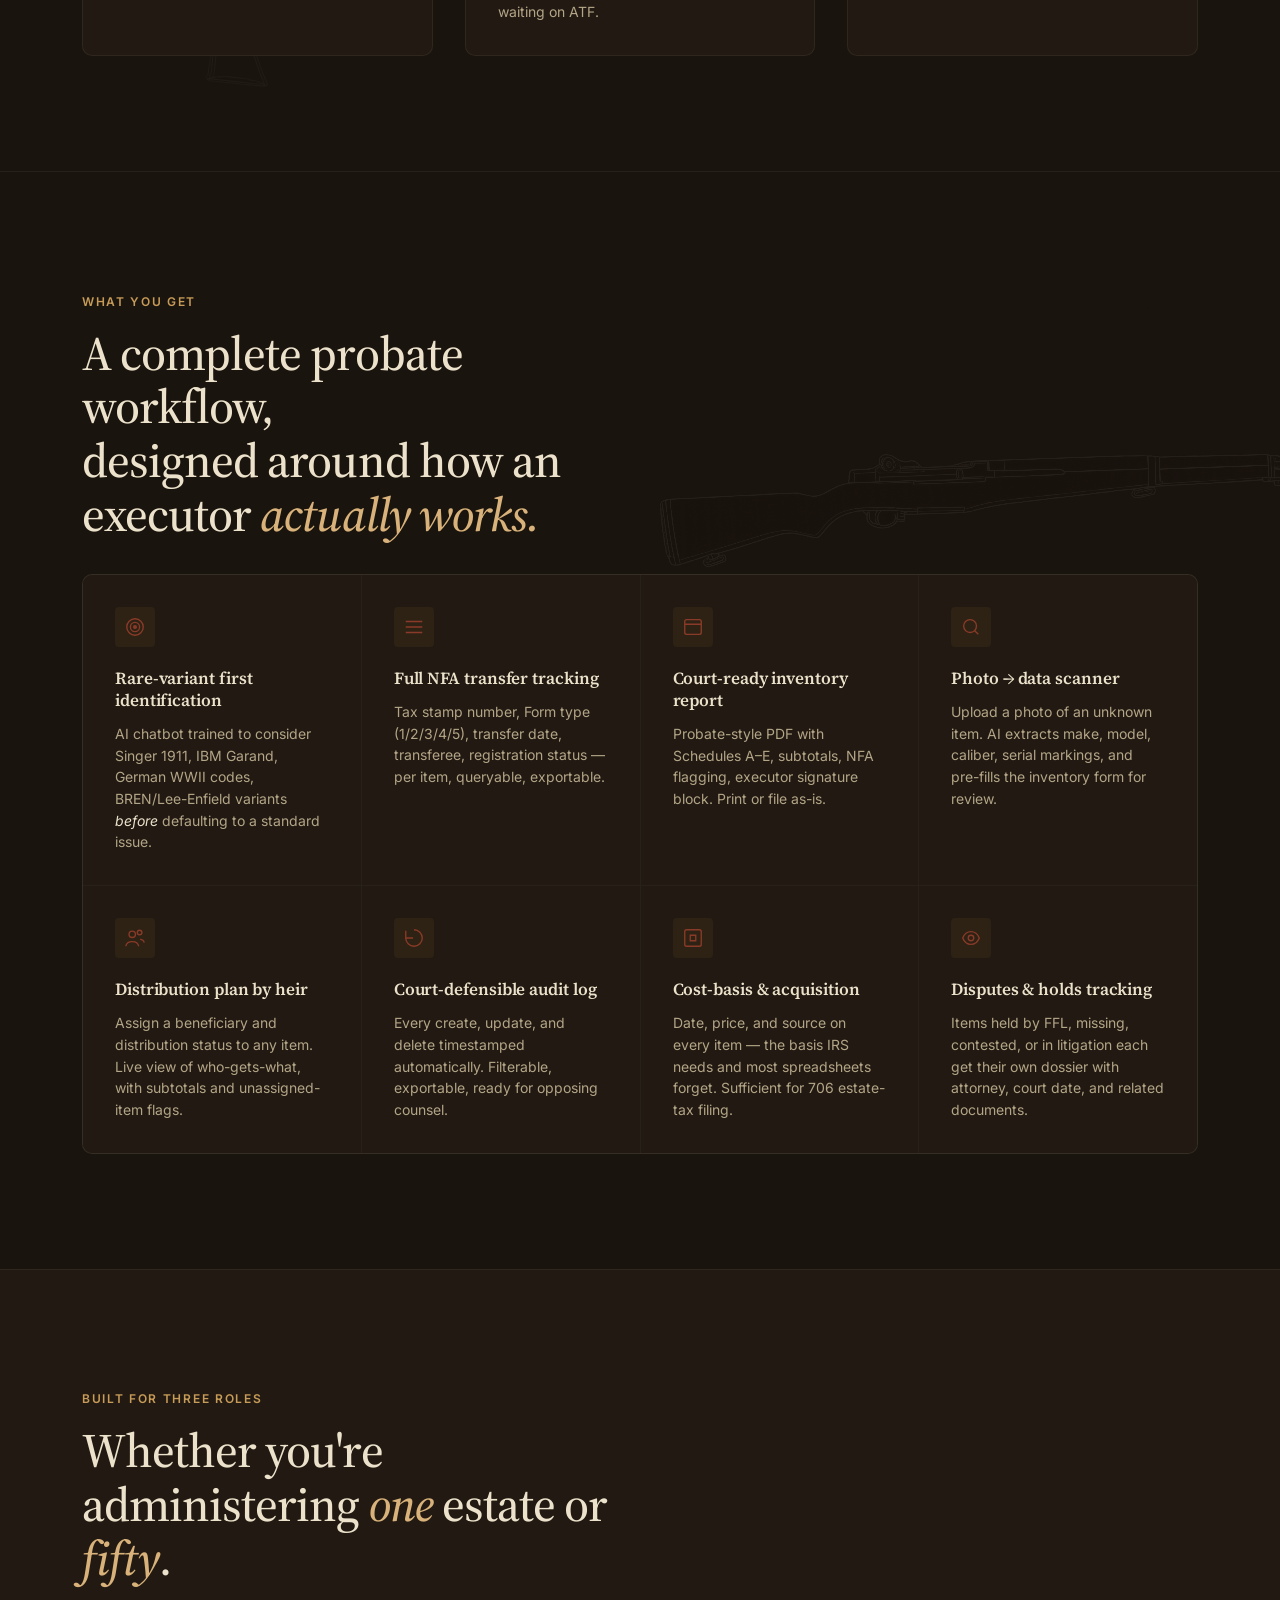
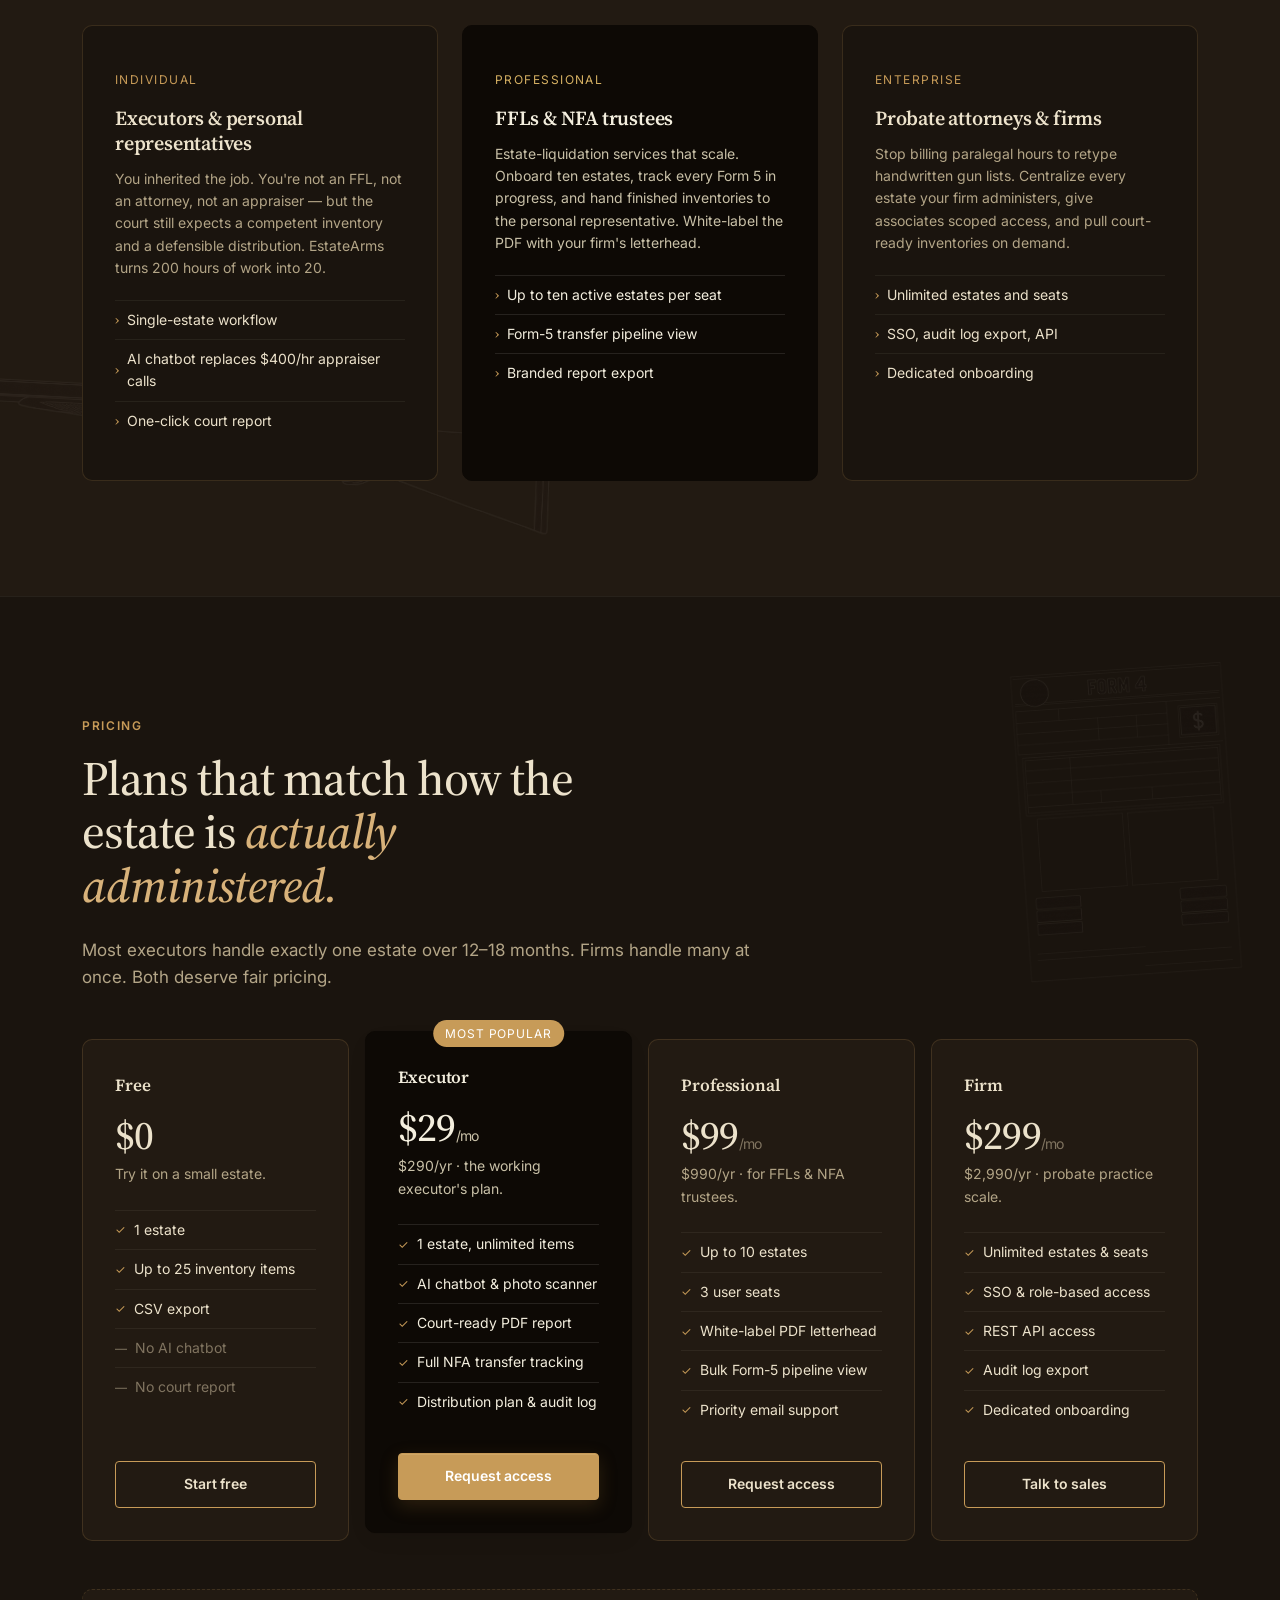
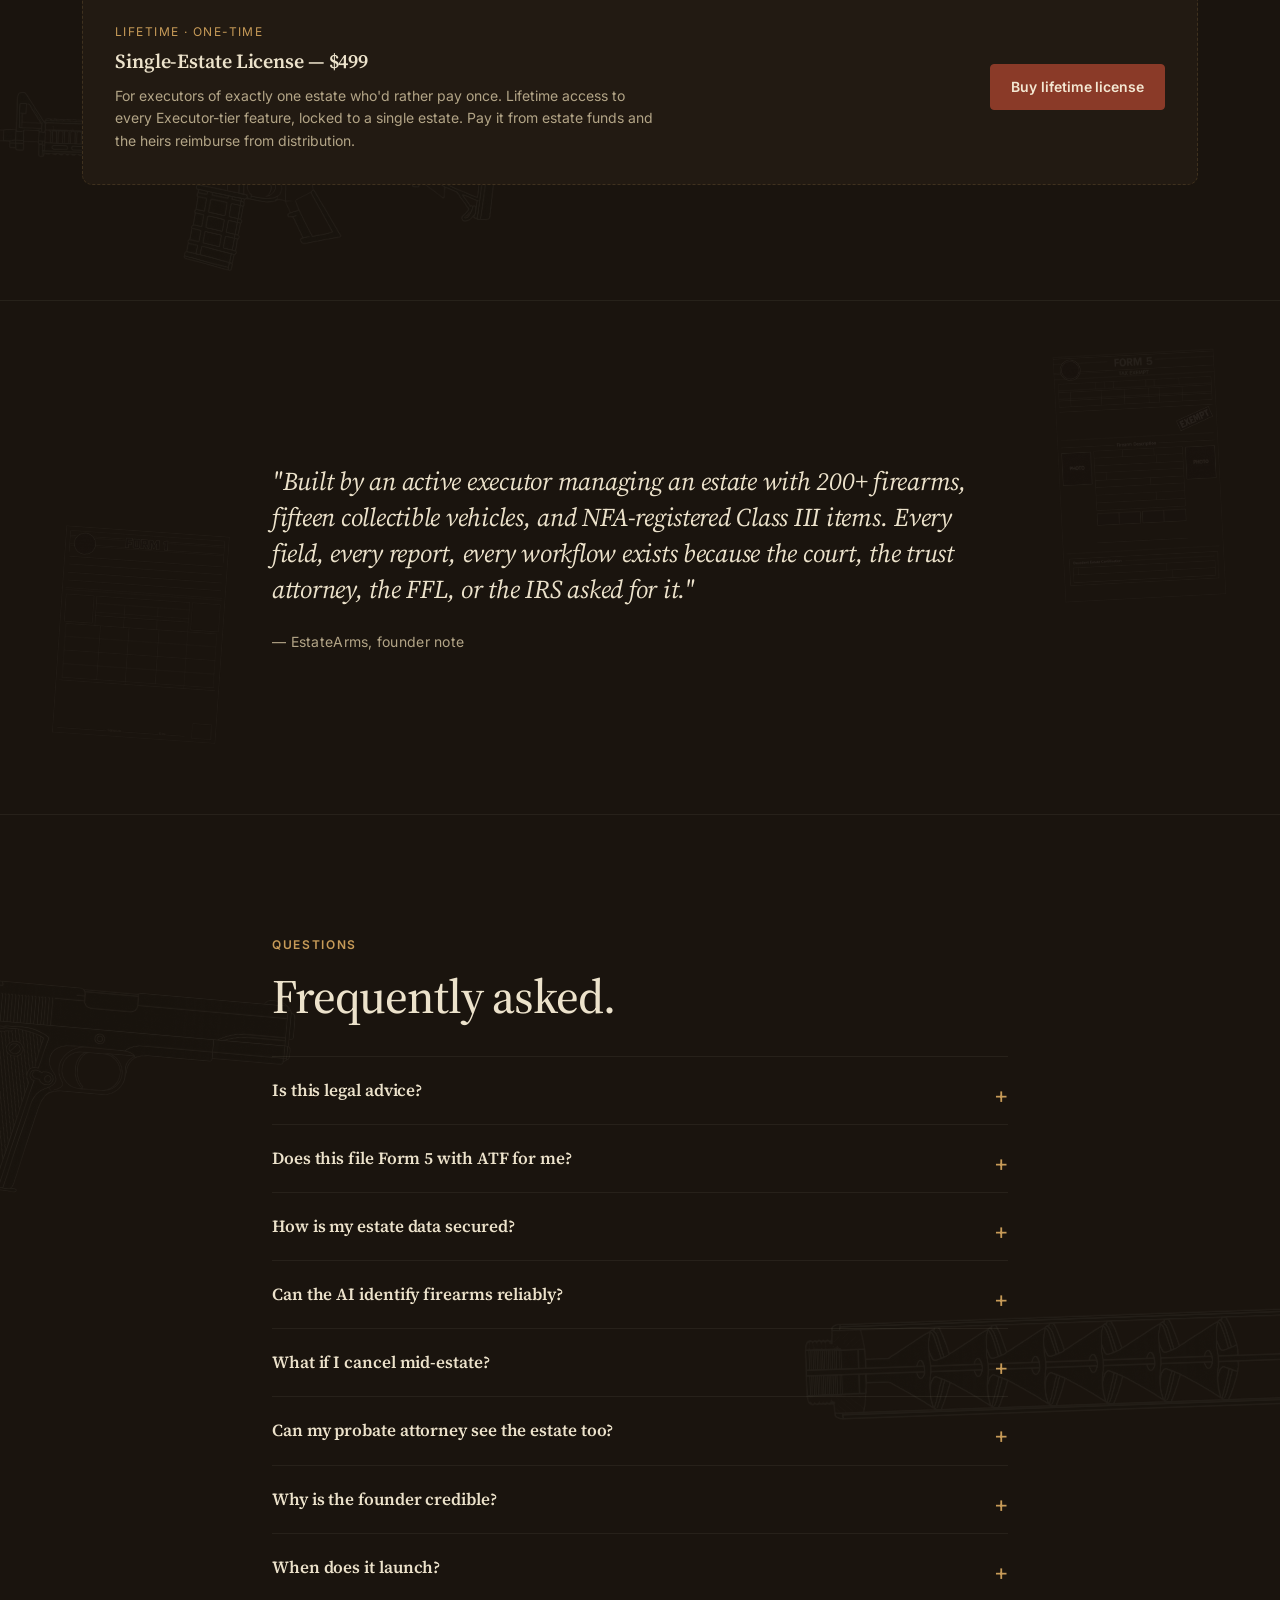
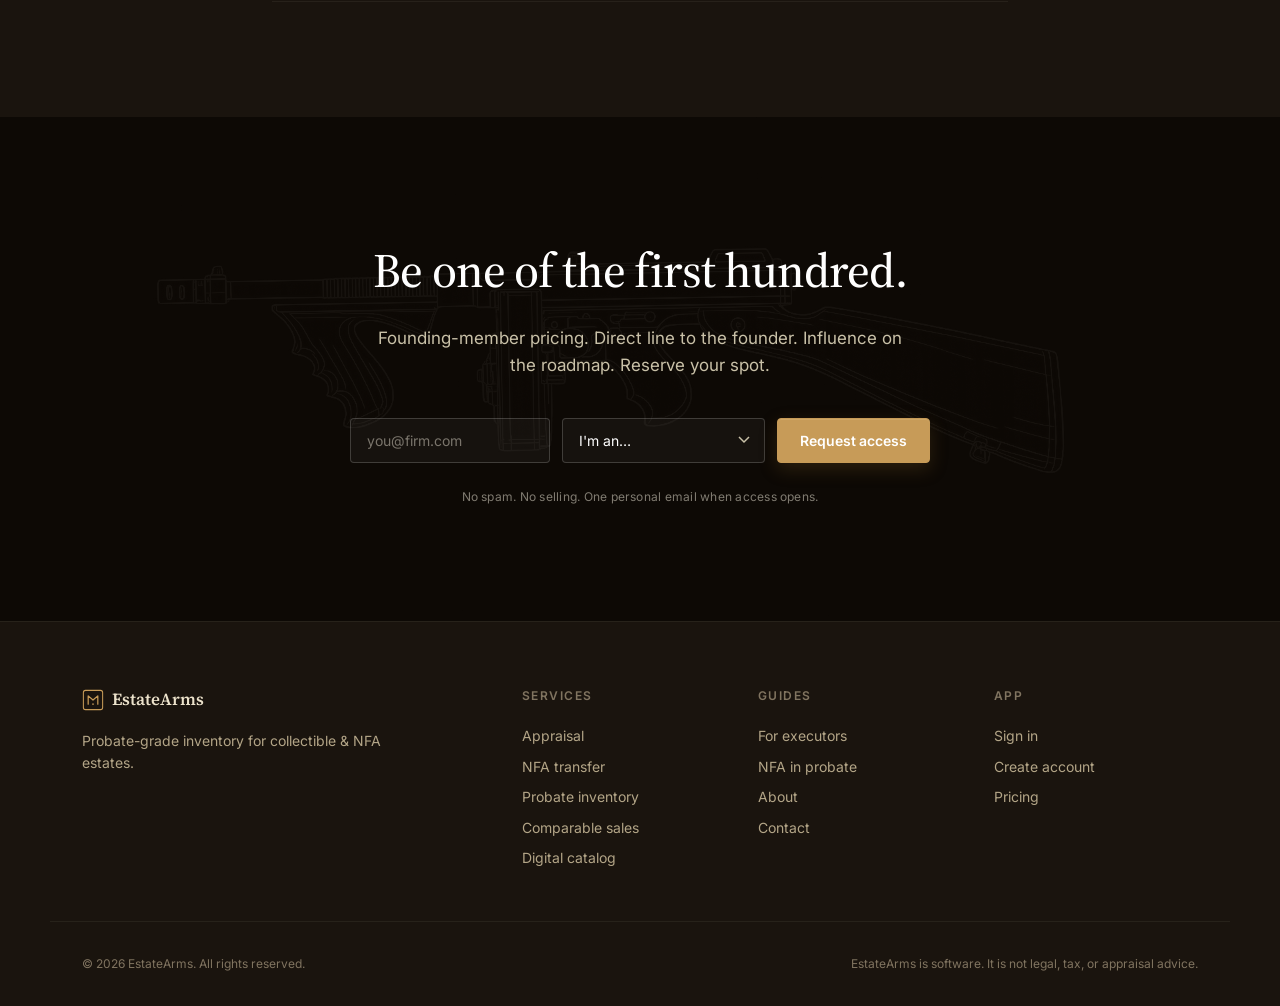
==== commit 79a26c8d: "style: distribute schematic decorations through page bodies Each content page now has 4-7 additional" ====
--- a/index.html
+++ b/index.html
@@ -72,6 +72,12 @@
 
     <!-- The problem -->
     <section class="section problem">
+      <div class="section-deco">
+        <img src="schematic-rifle.png" alt="" aria-hidden="true"
+             style="top:10%; right:-15%; width:65vw; max-width:960px; opacity:0.045; transform:rotate(-3deg);" />
+        <img src="schematic-revolver.png" alt="" aria-hidden="true"
+             style="bottom:5%; left:-6%; width:30vw; max-width:440px; opacity:0.04; transform:rotate(6deg);" />
+      </div>
       <div class="container">
         <div class="section-eyebrow">The problem</div>
         <h2 class="section-title">
@@ -326,6 +332,12 @@
 
     <!-- Trust / credibility -->
     <section class="section trust">
+      <div class="section-deco">
+        <img src="schematic-form5.png" alt="" aria-hidden="true"
+             style="top:8%; right:4%; width:14vw; max-width:220px; opacity:0.055; transform:rotate(-3deg);" />
+        <img src="schematic-form1.png" alt="" aria-hidden="true"
+             style="bottom:8%; left:4%; width:14vw; max-width:220px; opacity:0.05; transform:rotate(4deg);" />
+      </div>
       <div class="container narrow">
         <blockquote class="quote">
           <p>
@@ -341,6 +353,12 @@
 
     <!-- FAQ -->
     <section class="section faq" id="faq">
+      <div class="section-deco">
+        <img src="schematic-pistol.png" alt="" aria-hidden="true"
+             style="top:12%; left:-12%; width:42vw; max-width:600px; opacity:0.045; transform:rotate(5deg);" />
+        <img src="schematic-suppressor.png" alt="" aria-hidden="true"
+             style="bottom:15%; right:-8%; width:48vw; max-width:680px; opacity:0.04; transform:rotate(-2deg);" />
+      </div>
       <div class="container narrow">
         <div class="section-eyebrow">Questions</div>
         <h2 class="section-title">Frequently asked.</h2>
--- a/styles.css
+++ b/styles.css
@@ -1125,3 +1125,30 @@
   user-select: none;
 }
 .section > .container { position: relative; z-index: 1; }
+
+/* ───── Body decorations: drift through article-body content ─────
+   Six positional variants distributed top→bottom, alternating sides.
+   Article-body already has position:relative; overflow:hidden. */
+.page-deco-body {
+  position: absolute;
+  pointer-events: none;
+  user-select: none;
+  z-index: -1;
+  filter: invert(1) brightness(1.6) sepia(0.3) hue-rotate(345deg) saturate(0.8);
+  mix-blend-mode: screen;
+}
+.page-deco-body--tl { top: 8%;  left: -8%;  width: clamp(280px, 36vw, 540px); opacity: 0.045; transform: rotate(7deg); }
+.page-deco-body--tr { top: 18%; right: -10%; width: clamp(320px, 40vw, 600px); opacity: 0.05;  transform: rotate(-4deg); }
+.page-deco-body--ml { top: 36%; left: -6%;  width: clamp(260px, 32vw, 480px); opacity: 0.045; transform: rotate(-6deg); }
+.page-deco-body--mr { top: 50%; right: -8%; width: clamp(300px, 38vw, 560px); opacity: 0.05;  transform: rotate(3deg); }
+.page-deco-body--bl { top: 68%; left: -7%;  width: clamp(280px, 34vw, 500px); opacity: 0.045; transform: rotate(5deg); }
+.page-deco-body--br { top: 84%; right: -9%; width: clamp(260px, 32vw, 480px); opacity: 0.045; transform: rotate(-5deg); }
+/* form variants — smaller and more upright */
+.page-deco-body--form-tr { top: 12%; right: 1%; width: clamp(160px, 18vw, 260px); opacity: 0.055; transform: rotate(-4deg); }
+.page-deco-body--form-mr { top: 44%; right: 1%; width: clamp(160px, 18vw, 260px); opacity: 0.05;  transform: rotate(3deg); }
+.page-deco-body--form-bl { top: 76%; left: 1%;  width: clamp(140px, 16vw, 220px); opacity: 0.05;  transform: rotate(-2deg); }
+
+@media (max-width: 720px) {
+  .page-deco-body { opacity: 0.04; }
+  .page-deco-body--tl, .page-deco-body--bl, .page-deco-body--form-bl { display: none; }
+}
